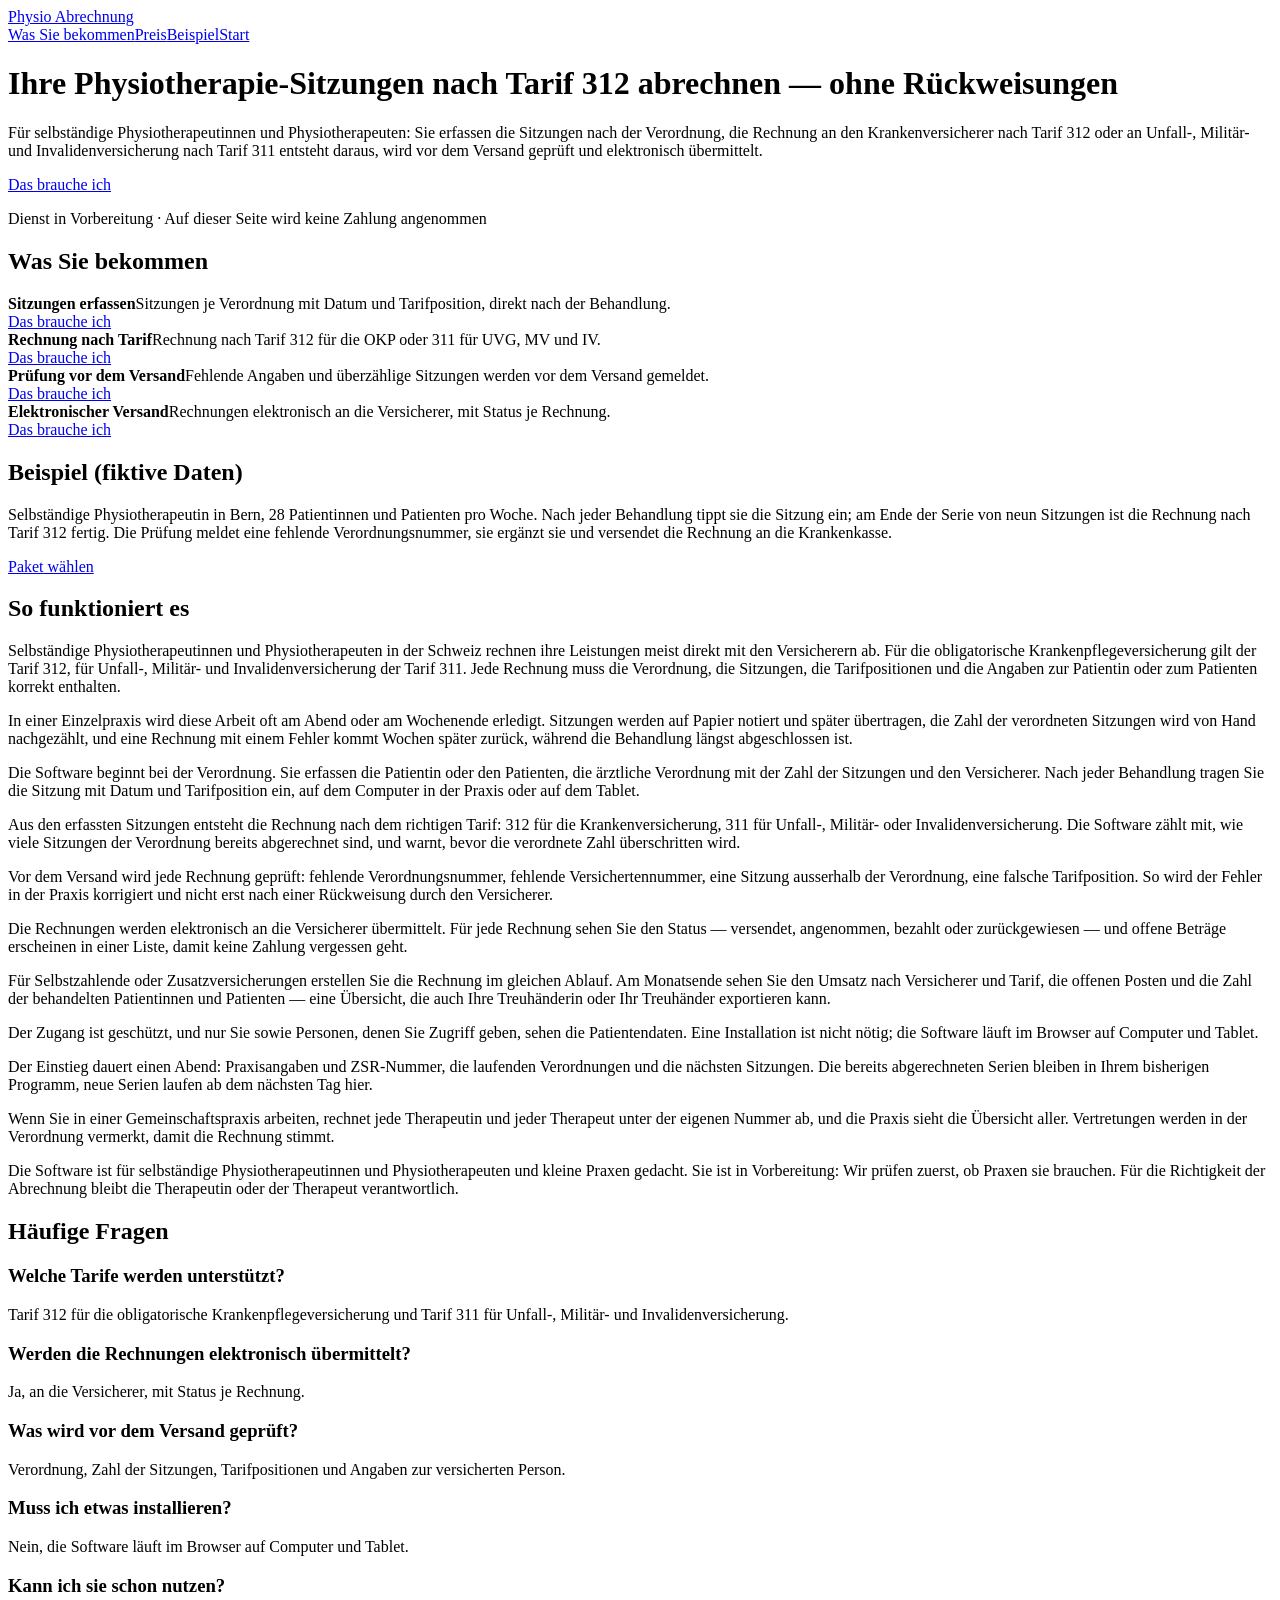
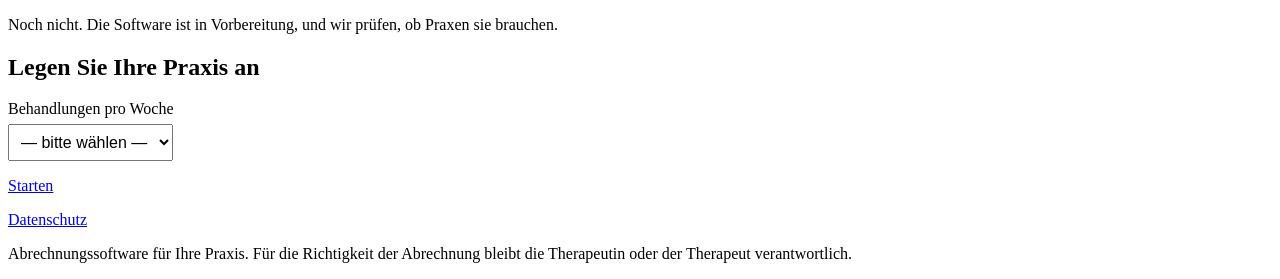
==== index.html @ 4ffb3abb "Смок physiotarif — комплект автора (_Гипотезы), публикация «Смоками» (органика, слово Владельца 14.1" ====
<!doctype html>
<html lang="de-CH">
<head>
<meta charset="utf-8">
<!-- Google Tag Manager: код контейнера вставляет автор по заказу «Смоков» (СМ-09) -->
<meta name="viewport" content="width=device-width,initial-scale=1">
<link rel="canonical" href="https://physiotarif.dokufile.com/">
<title>Physiotherapie abrechnen nach Tarif 312 — für Selbständige</title>
<meta name="description" content="Für Physiotherapeuten in der Schweiz: Sitzungen nach Tarif 312 und 311 erfassen und Rechnungen an die Versicherer elektronisch übermitteln.">
<link rel="icon" href="favicon.svg">
<link rel="stylesheet" href="style.css">
<script src="smoke.js" defer></script>
<!-- faq-jsonld:start -->
<script type="application/ld+json">
{
 "@context": "https://schema.org",
 "@type": "FAQPage",
 "mainEntity": [
  {
   "@type": "Question",
   "name": "Welche Tarife werden unterstützt?",
   "acceptedAnswer": {
    "@type": "Answer",
    "text": "Tarif 312 für die obligatorische Krankenpflegeversicherung und Tarif 311 für Unfall-, Militär- und Invalidenversicherung."
   }
  },
  {
   "@type": "Question",
   "name": "Werden die Rechnungen elektronisch übermittelt?",
   "acceptedAnswer": {
    "@type": "Answer",
    "text": "Ja, an die Versicherer, mit Status je Rechnung."
   }
  },
  {
   "@type": "Question",
   "name": "Was wird vor dem Versand geprüft?",
   "acceptedAnswer": {
    "@type": "Answer",
    "text": "Verordnung, Zahl der Sitzungen, Tarifpositionen und Angaben zur versicherten Person."
   }
  },
  {
   "@type": "Question",
   "name": "Muss ich etwas installieren?",
   "acceptedAnswer": {
    "@type": "Answer",
    "text": "Nein, die Software läuft im Browser auf Computer und Tablet."
   }
  },
  {
   "@type": "Question",
   "name": "Kann ich sie schon nutzen?",
   "acceptedAnswer": {
    "@type": "Answer",
    "text": "Noch nicht. Die Software ist in Vorbereitung, und wir prüfen, ob Praxen sie brauchen."
   }
  }
 ]
}
</script>
<!-- faq-jsonld:end -->
</head>
<body>
<!-- Google Tag Manager (noscript): по заказу «Смоков» (СМ-09) -->

<header><div class="wrap">
  <div class="logo"><a href="index.html" data-ev="click_logo_home">Physio Abrechnung</a></div>
  <nav class="top"><a href="#was" data-ev="click_nav_was">Was Sie bekommen</a><a href="price.html" data-ev="click_nav_preis">Preis</a><a href="#beispiel" data-ev="click_nav_beispiel">Beispiel</a><a href="#start" data-ev="click_nav_start">Start</a></nav>
</div></header>

<div class="wrap">
  <div class="hero">
    <h1>Ihre Physiotherapie-Sitzungen nach Tarif 312 abrechnen — ohne Rückweisungen</h1>
    <p class="sub">Für selbständige Physiotherapeutinnen und Physiotherapeuten: Sie erfassen die Sitzungen nach der Verordnung, die Rechnung an den Krankenversicherer nach Tarif 312 oder an Unfall-, Militär- und Invalidenversicherung nach Tarif 311 entsteht daraus, wird vor dem Versand geprüft und elektronisch übermittelt.</p>
    <a class="cta" href="price.html" data-ev="cta_click">Das brauche ich</a>
    <p class="cta-note">Dienst in Vorbereitung · Auf dieser Seite wird keine Zahlung angenommen</p>
  </div>

  <section id="was" data-view="features_view">
    <h2>Was Sie bekommen</h2>
    <div class="grid">
      <div class="card"><b>Sitzungen erfassen</b><span>Sitzungen je Verordnung mit Datum und Tarifposition, direkt nach der Behandlung.</span><br><a class="btn" href="price.html" data-ev="feature_sitzungen">Das brauche ich</a></div>
      <div class="card"><b>Rechnung nach Tarif</b><span>Rechnung nach Tarif 312 für die OKP oder 311 für UVG, MV und IV.</span><br><a class="btn" href="price.html" data-ev="feature_rechnung">Das brauche ich</a></div>
      <div class="card"><b>Prüfung vor dem Versand</b><span>Fehlende Angaben und überzählige Sitzungen werden vor dem Versand gemeldet.</span><br><a class="btn" href="price.html" data-ev="feature_pruefung">Das brauche ich</a></div>
      <div class="card"><b>Elektronischer Versand</b><span>Rechnungen elektronisch an die Versicherer, mit Status je Rechnung.</span><br><a class="btn" href="price.html" data-ev="feature_versand">Das brauche ich</a></div>
    </div>
  </section>

  <section id="beispiel" data-view="example_view">
    <h2>Beispiel (fiktive Daten)</h2>
    <p class="fine">Selbständige Physiotherapeutin in Bern, 28 Patientinnen und Patienten pro Woche. Nach jeder Behandlung tippt sie die Sitzung ein; am Ende der Serie von neun Sitzungen ist die Rechnung nach Tarif 312 fertig. Die Prüfung meldet eine fehlende Verordnungsnummer, sie ergänzt sie und versendet die Rechnung an die Krankenkasse.</p>
    <a class="cta" href="price.html" data-ev="click_cta_after_example">Paket wählen</a>
  </section>
<!-- seo-tekst:start -->
  <section id="opis">
    <h2>So funktioniert es</h2>
    <p>Selbständige Physiotherapeutinnen und Physiotherapeuten in der Schweiz rechnen ihre Leistungen meist direkt mit den Versicherern ab. Für die obligatorische Krankenpflegeversicherung gilt der Tarif 312, für Unfall-, Militär- und Invalidenversicherung der Tarif 311. Jede Rechnung muss die Verordnung, die Sitzungen, die Tarifpositionen und die Angaben zur Patientin oder zum Patienten korrekt enthalten.</p>
    <p>In einer Einzelpraxis wird diese Arbeit oft am Abend oder am Wochenende erledigt. Sitzungen werden auf Papier notiert und später übertragen, die Zahl der verordneten Sitzungen wird von Hand nachgezählt, und eine Rechnung mit einem Fehler kommt Wochen später zurück, während die Behandlung längst abgeschlossen ist.</p>
    <p>Die Software beginnt bei der Verordnung. Sie erfassen die Patientin oder den Patienten, die ärztliche Verordnung mit der Zahl der Sitzungen und den Versicherer. Nach jeder Behandlung tragen Sie die Sitzung mit Datum und Tarifposition ein, auf dem Computer in der Praxis oder auf dem Tablet.</p>
    <p>Aus den erfassten Sitzungen entsteht die Rechnung nach dem richtigen Tarif: 312 für die Krankenversicherung, 311 für Unfall-, Militär- oder Invalidenversicherung. Die Software zählt mit, wie viele Sitzungen der Verordnung bereits abgerechnet sind, und warnt, bevor die verordnete Zahl überschritten wird.</p>
    <p>Vor dem Versand wird jede Rechnung geprüft: fehlende Verordnungsnummer, fehlende Versichertennummer, eine Sitzung ausserhalb der Verordnung, eine falsche Tarifposition. So wird der Fehler in der Praxis korrigiert und nicht erst nach einer Rückweisung durch den Versicherer.</p>
    <p>Die Rechnungen werden elektronisch an die Versicherer übermittelt. Für jede Rechnung sehen Sie den Status — versendet, angenommen, bezahlt oder zurückgewiesen — und offene Beträge erscheinen in einer Liste, damit keine Zahlung vergessen geht.</p>
    <p>Für Selbstzahlende oder Zusatzversicherungen erstellen Sie die Rechnung im gleichen Ablauf. Am Monatsende sehen Sie den Umsatz nach Versicherer und Tarif, die offenen Posten und die Zahl der behandelten Patientinnen und Patienten — eine Übersicht, die auch Ihre Treuhänderin oder Ihr Treuhänder exportieren kann.</p>
    <p>Der Zugang ist geschützt, und nur Sie sowie Personen, denen Sie Zugriff geben, sehen die Patientendaten. Eine Installation ist nicht nötig; die Software läuft im Browser auf Computer und Tablet.</p>
    <p>Der Einstieg dauert einen Abend: Praxisangaben und ZSR-Nummer, die laufenden Verordnungen und die nächsten Sitzungen. Die bereits abgerechneten Serien bleiben in Ihrem bisherigen Programm, neue Serien laufen ab dem nächsten Tag hier.</p>
    <p>Wenn Sie in einer Gemeinschaftspraxis arbeiten, rechnet jede Therapeutin und jeder Therapeut unter der eigenen Nummer ab, und die Praxis sieht die Übersicht aller. Vertretungen werden in der Verordnung vermerkt, damit die Rechnung stimmt.</p>
    <p>Die Software ist für selbständige Physiotherapeutinnen und Physiotherapeuten und kleine Praxen gedacht. Sie ist in Vorbereitung: Wir prüfen zuerst, ob Praxen sie brauchen. Für die Richtigkeit der Abrechnung bleibt die Therapeutin oder der Therapeut verantwortlich.</p>
  </section>
  <section id="faq">
    <h2>Häufige Fragen</h2>
    <h3>Welche Tarife werden unterstützt?</h3>
    <p>Tarif 312 für die obligatorische Krankenpflegeversicherung und Tarif 311 für Unfall-, Militär- und Invalidenversicherung.</p>
    <h3>Werden die Rechnungen elektronisch übermittelt?</h3>
    <p>Ja, an die Versicherer, mit Status je Rechnung.</p>
    <h3>Was wird vor dem Versand geprüft?</h3>
    <p>Verordnung, Zahl der Sitzungen, Tarifpositionen und Angaben zur versicherten Person.</p>
    <h3>Muss ich etwas installieren?</h3>
    <p>Nein, die Software läuft im Browser auf Computer und Tablet.</p>
    <h3>Kann ich sie schon nutzen?</h3>
    <p>Noch nicht. Die Software ist in Vorbereitung, und wir prüfen, ob Praxen sie brauchen.</p>
  </section>
<!-- seo-tekst:end -->
  <section id="start" data-view="start_view">
    <h2>Legen Sie Ihre Praxis an</h2>
    <p><label>Behandlungen pro Woche<br><select data-ev-focus="form_start" style="margin-top:6px;padding:8px;font-size:16px"><option value="">— bitte wählen —</option><option>Bis 20</option><option>20–50</option><option>50–100</option><option>Mehr als 100</option></select></label></p>
    <a class="cta" href="price.html" data-ev="form_submit_click">Starten</a>
  </section>
</div>

<footer><div class="wrap">
  <p><a href="privacy.html" data-ev="click_legal_privacy">Datenschutz</a></p>
  <p class="muted">Abrechnungssoftware für Ihre Praxis. Für die Richtigkeit der Abrechnung bleibt die Therapeutin oder der Therapeut verantwortlich.</p>
</div></footer>

</body>
</html>
---- style.css ----
/* Общая база смоков (СМ-23): стиль — один на все смоки, правит «Смоки» в super-romeo/smoki-base. */
@import url("https://super-romeo.github.io/smoki-base/v1/style.css");
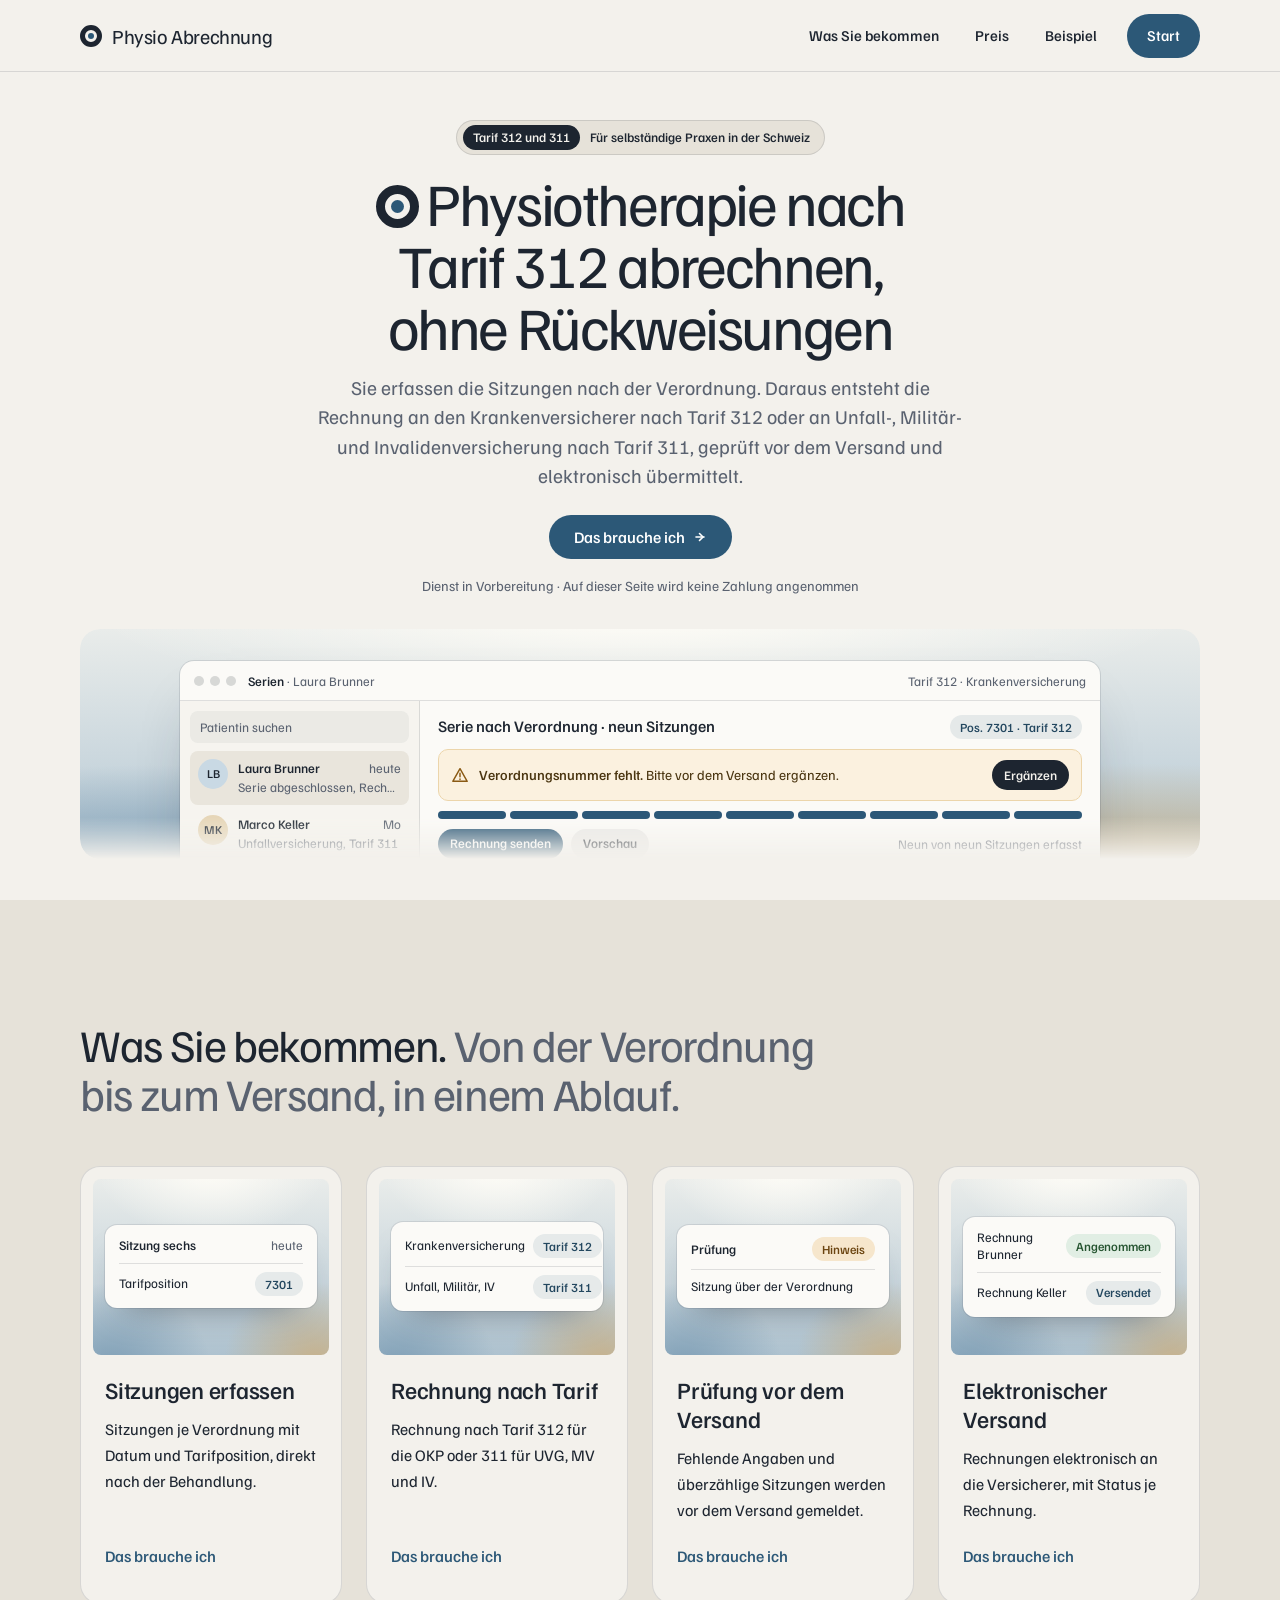
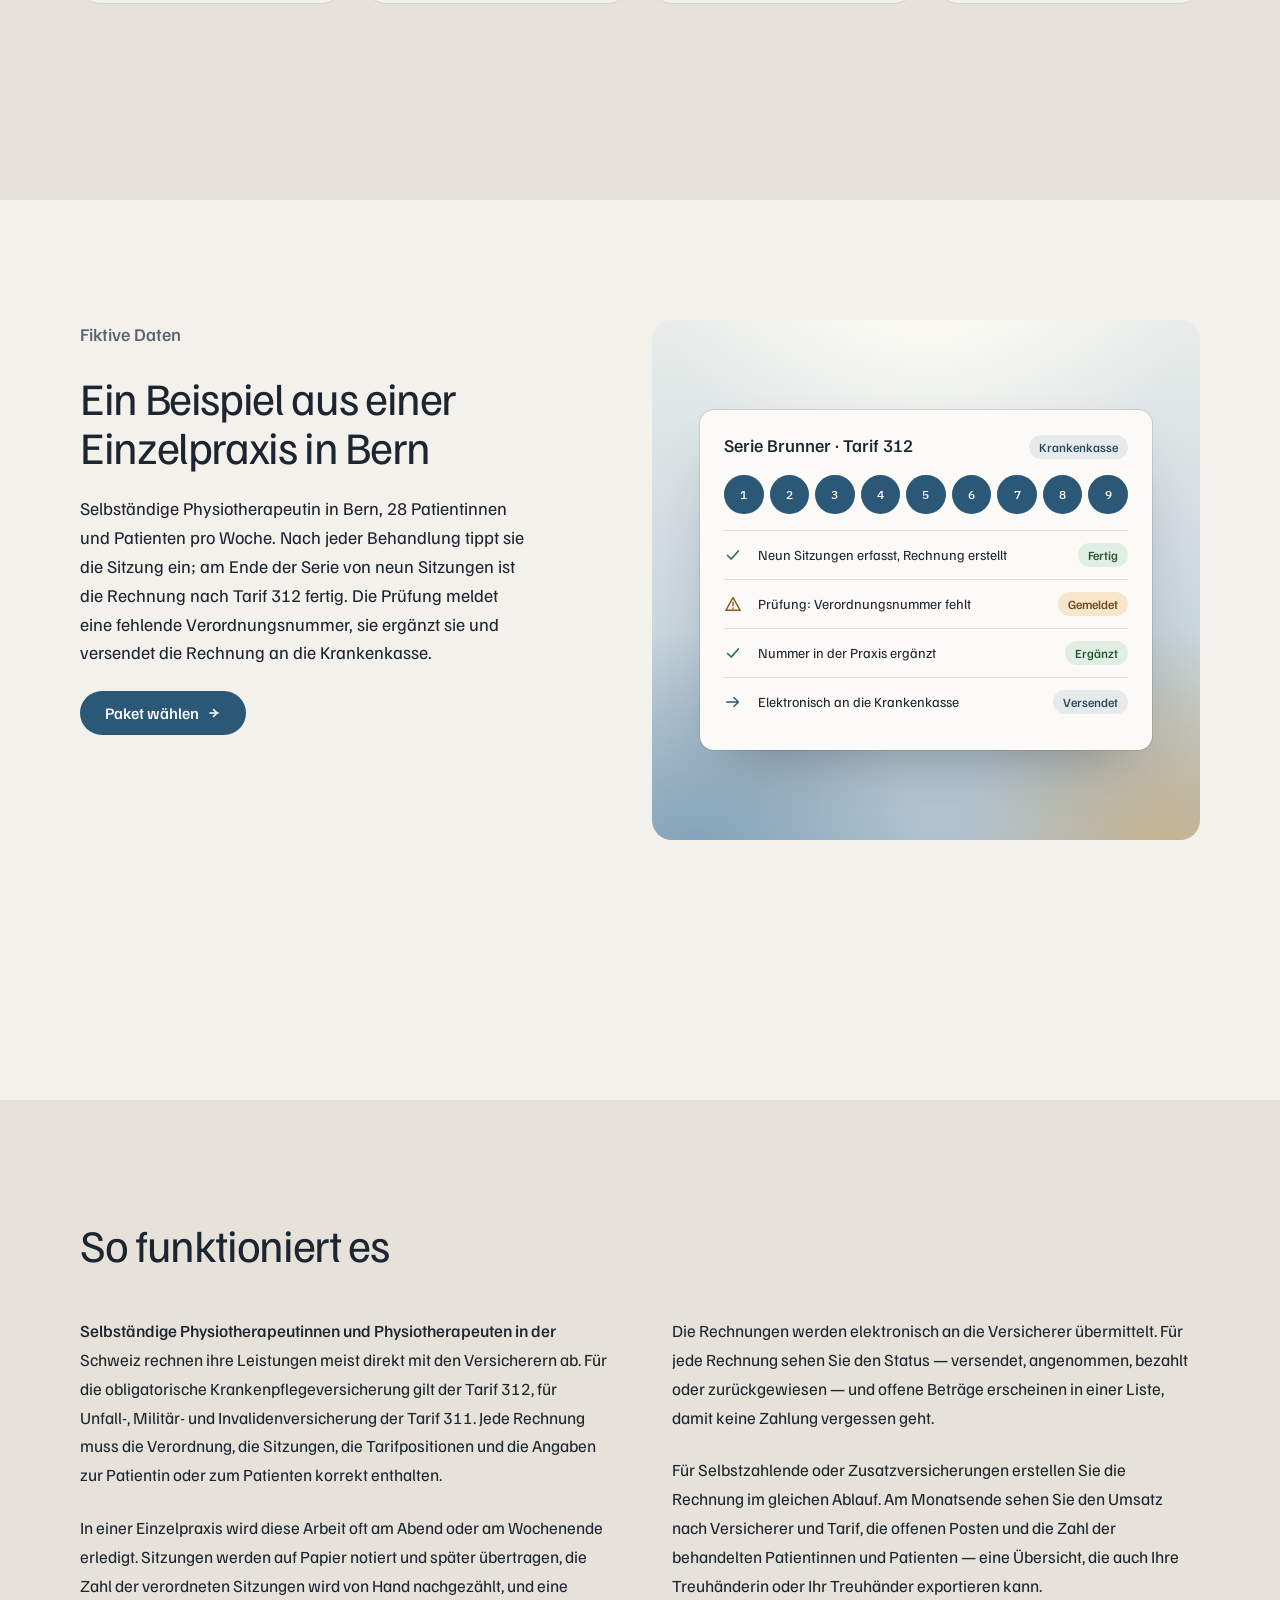
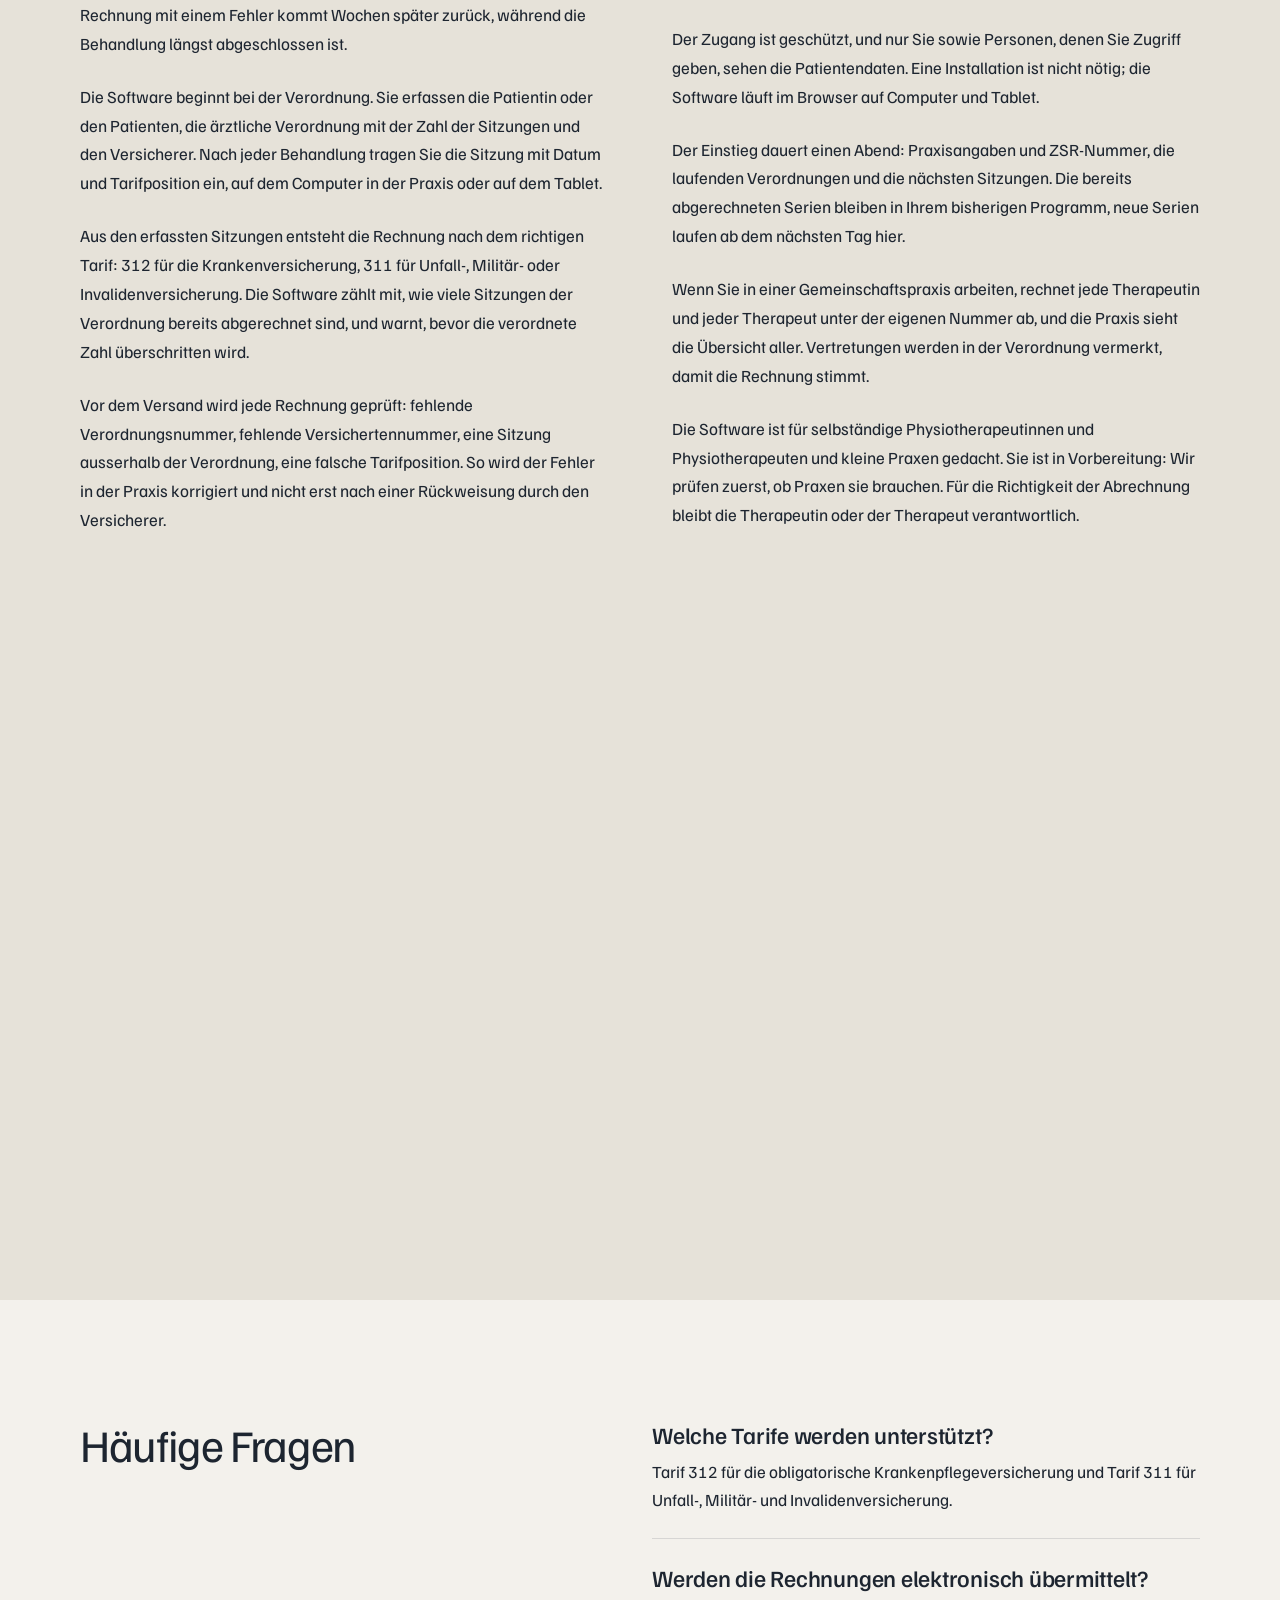
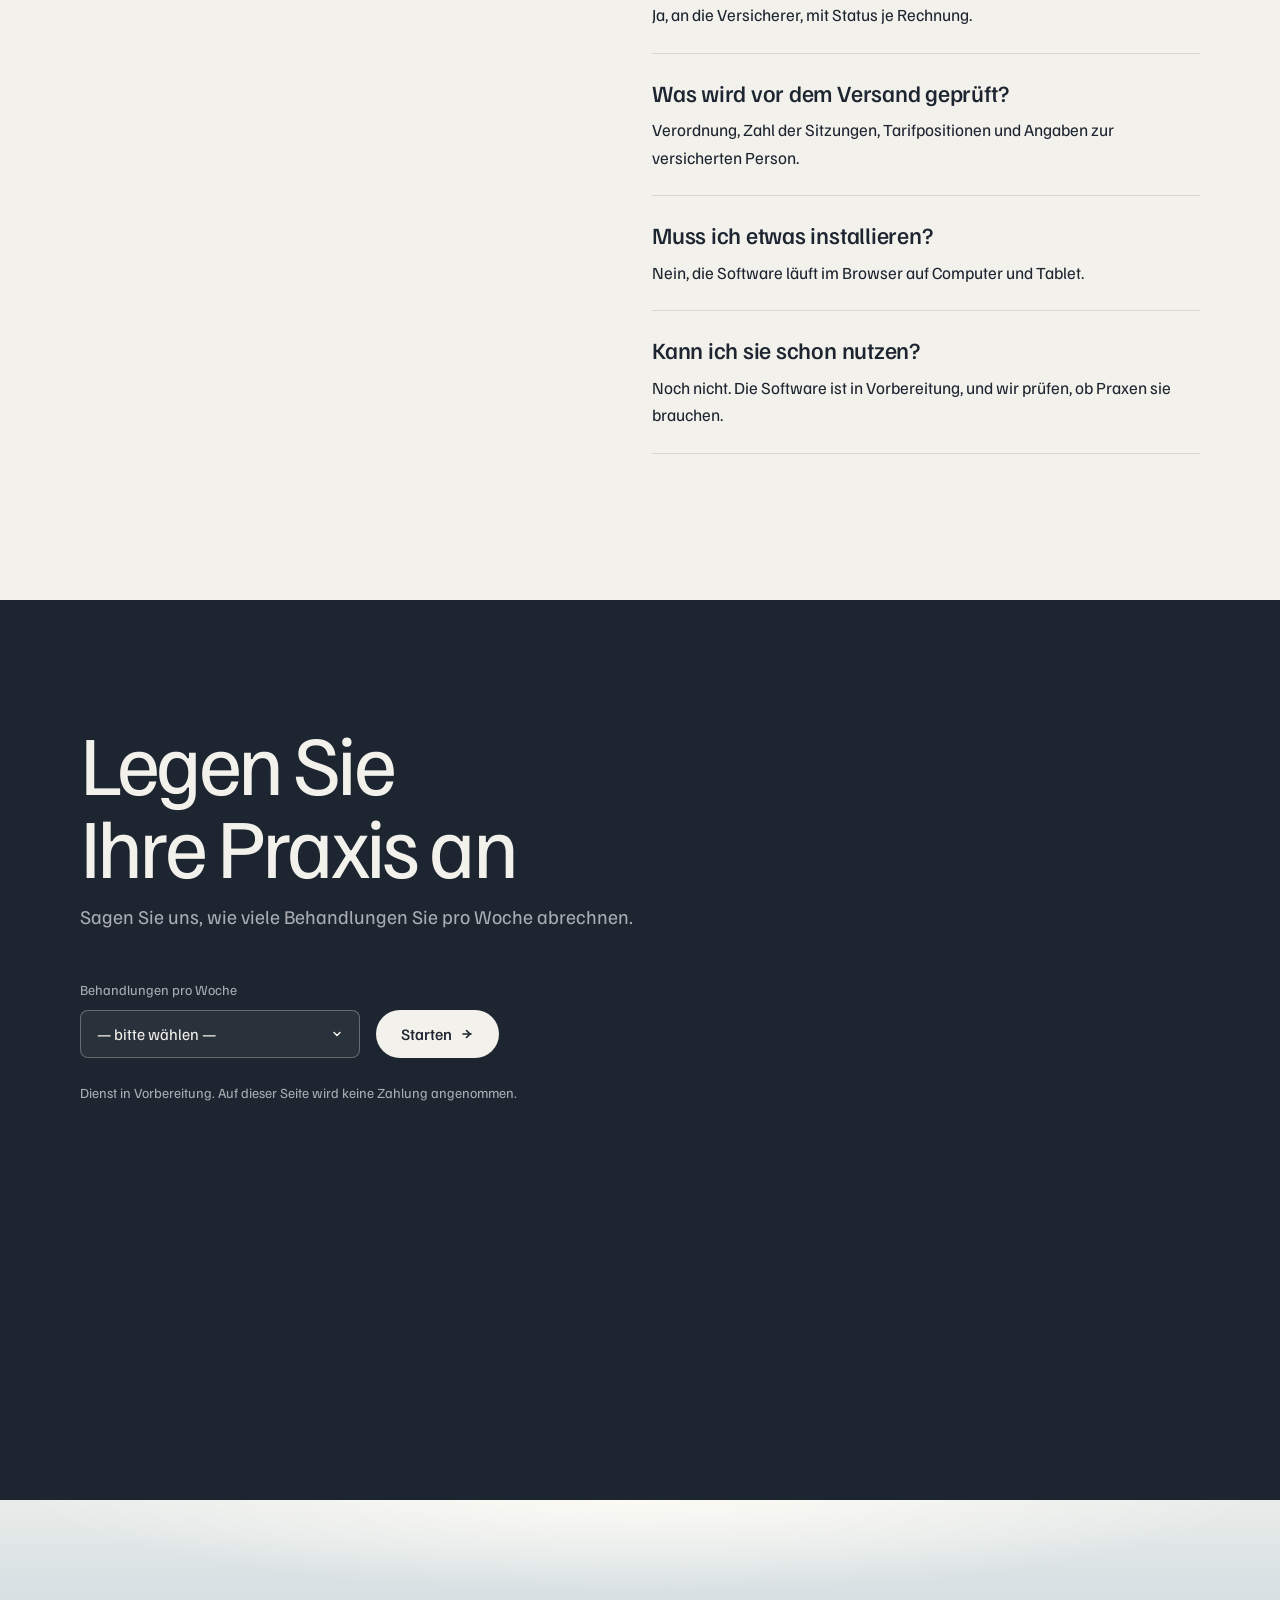
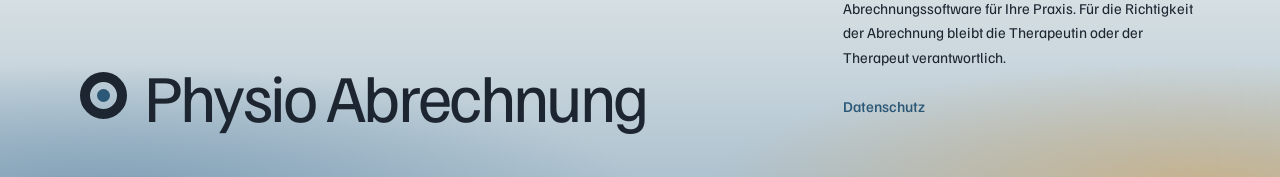
==== commit 4a5b77a4: "Главная: чистый стиль «Taste Skill, первый экран centred» — вариант для выбора Владельцем (09.11.202" ====
--- a/index.html
+++ b/index.html
@@ -2,13 +2,23 @@
 <html lang="de-CH">
 <head>
 <meta charset="utf-8">
-<!-- Google Tag Manager: код контейнера вставляет автор по заказу «Смоков» (СМ-09) -->
+<!-- Google Tag Manager -->
+<script>(function(w,d,s,l,i){w[l]=w[l]||[];w[l].push({'gtm.start':
+new Date().getTime(),event:'gtm.js'});var f=d.getElementsByTagName(s)[0],
+j=d.createElement(s),dl=l!='dataLayer'?'&l='+l:'';j.async=true;j.src=
+'https://www.googletagmanager.com/gtm.js?id='+i+dl;f.parentNode.insertBefore(j,f);
+})(window,document,'script','dataLayer','GTM-N9XN5FND');</script>
+<!-- End Google Tag Manager -->
 <meta name="viewport" content="width=device-width,initial-scale=1">
 <link rel="canonical" href="https://physiotarif.dokufile.com/">
 <title>Physiotherapie abrechnen nach Tarif 312 — für Selbständige</title>
 <meta name="description" content="Für Physiotherapeuten in der Schweiz: Sitzungen nach Tarif 312 und 311 erfassen und Rechnungen an die Versicherer elektronisch übermitteln.">
 <link rel="icon" href="favicon.svg">
 <link rel="stylesheet" href="style.css">
+<link rel="preconnect" href="https://fonts.googleapis.com">
+<link rel="preconnect" href="https://fonts.gstatic.com" crossorigin>
+<link href="https://fonts.googleapis.com/css2?family=Familjen+Grotesk:wght@400..700&family=IBM+Plex+Mono:wght@400;500&display=swap" rel="stylesheet">
+<link rel="stylesheet" href="variant.css">
 <script src="smoke.js" defer></script>
 <!-- faq-jsonld:start -->
 <script type="application/ld+json">
@@ -62,39 +72,120 @@
 <!-- faq-jsonld:end -->
 </head>
 <body>
-<!-- Google Tag Manager (noscript): по заказу «Смоков» (СМ-09) -->
-
-<header><div class="wrap">
-  <div class="logo"><a href="index.html" data-ev="click_logo_home">Physio Abrechnung</a></div>
-  <nav class="top"><a href="#was" data-ev="click_nav_was">Was Sie bekommen</a><a href="price.html" data-ev="click_nav_preis">Preis</a><a href="#beispiel" data-ev="click_nav_beispiel">Beispiel</a><a href="#start" data-ev="click_nav_start">Start</a></nav>
+<!-- Google Tag Manager (noscript) -->
+<noscript><iframe src="https://www.googletagmanager.com/ns.html?id=GTM-N9XN5FND"
+height="0" width="0" style="display:none;visibility:hidden"></iframe></noscript>
+<!-- End Google Tag Manager (noscript) -->
+<!-- tasteskill: kind software; palette linen-harbour; type familjen; radius soft; buttons pill; hero centred; nav-mega (flat); surface-pairs; close-word; footer-statement; mark ring; moment: session strip fills in #beispiel -->
+
+<header class="nav"><div class="wrap nav__bar">
+  <div class="nav__logo"><a href="index.html" data-ev="click_logo_home"><span class="mark" aria-hidden="true"></span>Physio Abrechnung</a></div>
+  <nav class="nav__links" aria-label="Hauptmenü"><a href="#was" data-ev="click_nav_was">Was Sie bekommen</a><a href="price.html" data-ev="click_nav_preis">Preis</a><a href="#beispiel" data-ev="click_nav_beispiel">Beispiel</a><a class="nav__btn" href="#start" data-ev="click_nav_start">Start</a></nav>
 </div></header>
 
-<div class="wrap">
-  <div class="hero">
-    <h1>Ihre Physiotherapie-Sitzungen nach Tarif 312 abrechnen — ohne Rückweisungen</h1>
-    <p class="sub">Für selbständige Physiotherapeutinnen und Physiotherapeuten: Sie erfassen die Sitzungen nach der Verordnung, die Rechnung an den Krankenversicherer nach Tarif 312 oder an Unfall-, Militär- und Invalidenversicherung nach Tarif 311 entsteht daraus, wird vor dem Versand geprüft und elektronisch übermittelt.</p>
-    <a class="cta" href="price.html" data-ev="cta_click">Das brauche ich</a>
-    <p class="cta-note">Dienst in Vorbereitung · Auf dieser Seite wird keine Zahlung angenommen</p>
-  </div>
-
-  <section id="was" data-view="features_view">
-    <h2>Was Sie bekommen</h2>
-    <div class="grid">
-      <div class="card"><b>Sitzungen erfassen</b><span>Sitzungen je Verordnung mit Datum und Tarifposition, direkt nach der Behandlung.</span><br><a class="btn" href="price.html" data-ev="feature_sitzungen">Das brauche ich</a></div>
-      <div class="card"><b>Rechnung nach Tarif</b><span>Rechnung nach Tarif 312 für die OKP oder 311 für UVG, MV und IV.</span><br><a class="btn" href="price.html" data-ev="feature_rechnung">Das brauche ich</a></div>
-      <div class="card"><b>Prüfung vor dem Versand</b><span>Fehlende Angaben und überzählige Sitzungen werden vor dem Versand gemeldet.</span><br><a class="btn" href="price.html" data-ev="feature_pruefung">Das brauche ich</a></div>
-      <div class="card"><b>Elektronischer Versand</b><span>Rechnungen elektronisch an die Versicherer, mit Status je Rechnung.</span><br><a class="btn" href="price.html" data-ev="feature_versand">Das brauche ich</a></div>
-    </div>
-  </section>
-
-  <section id="beispiel" data-view="example_view">
-    <h2>Beispiel (fiktive Daten)</h2>
-    <p class="fine">Selbständige Physiotherapeutin in Bern, 28 Patientinnen und Patienten pro Woche. Nach jeder Behandlung tippt sie die Sitzung ein; am Ende der Serie von neun Sitzungen ist die Rechnung nach Tarif 312 fertig. Die Prüfung meldet eine fehlende Verordnungsnummer, sie ergänzt sie und versendet die Rechnung an die Krankenkasse.</p>
-    <a class="cta" href="price.html" data-ev="click_cta_after_example">Paket wählen</a>
+<main id="top">
+  <section class="hero hero--centred" aria-labelledby="hero-h">
+    <div class="wrap"><div class="hero-text">
+      <div class="hero__c">
+        <p class="pill"><b>Tarif 312 und 311</b><span>Für selbständige Praxen in der Schweiz</span></p>
+        <h1 id="hero-h"><span class="mark" aria-hidden="true"></span>Physiotherapie nach Tarif 312 abrechnen, ohne Rückweisungen</h1>
+        <p class="hero__lead">Sie erfassen die Sitzungen nach der Verordnung. Daraus entsteht die Rechnung an den Krankenversicherer nach Tarif 312 oder an Unfall-, Militär- und Invalidenversicherung nach Tarif 311, geprüft vor dem Versand und elektronisch übermittelt.</p>
+        <div class="btn-row"><a class="btn btn--primary" href="price.html" data-ev="cta_click">Das brauche ich<svg class="m-arrow" viewBox="0 0 12 12" aria-hidden="true"><path d="M1 6h8"/><path d="M4.5 2.5 8 6l-3.5 3.5"/></svg></a></div>
+        <p class="hero__note">Dienst in Vorbereitung · Auf dieser Seite wird keine Zahlung angenommen</p>
+      </div>
+      <div class="hero__window" role="img" aria-label="Die Abrechnung zeigt eine Serie nach Tarif 312: die Prüfung meldet eine fehlende Verordnungsnummer, danach ist die Rechnung bereit zum Versand">
+        <div class="app" aria-hidden="true">
+          <div class="app__bar"><span class="app__dots"><i></i><i></i><i></i></span><span><b>Serien</b> · Laura Brunner</span><span class="sp"></span><span>Tarif 312 · Krankenversicherung</span></div>
+          <div class="app__body">
+            <div class="app__list">
+              <div class="q">Patientin suchen</div>
+              <div class="t is-on"><i style="background:#c9d9e4">LB</i><b>Laura Brunner</b><em>heute</em><span>Serie abgeschlossen, Rechnung offen</span></div>
+              <div class="t"><i style="background:#e6d6b8">MK</i><b>Marco Keller</b><em>Mo</em><span>Unfallversicherung, Tarif 311</span></div>
+              <div class="t"><i style="background:#cfe0d2">SR</i><b>Sara Rossi</b><em>Fr</em><span>Rechnung angenommen</span></div>
+            </div>
+            <div class="app__main story">
+              <div class="app__head"><p class="app__title">Serie nach Verordnung · neun Sitzungen</p><span class="tag">Pos. 7301 · Tarif 312</span></div>
+              <div class="check"><svg viewBox="0 0 20 20" fill="none" stroke="currentColor" stroke-width="1.6" aria-hidden="true"><path d="M10 3 18 17H2z" stroke-linejoin="round"/><path d="M10 8v4M10 14.5v.5" stroke-linecap="round"/></svg><p><b>Verordnungsnummer fehlt.</b> Bitte vor dem Versand ergänzen.</p><span class="fix">Ergänzen</span></div>
+              <div class="sessions" aria-hidden="true"><i></i><i></i><i></i><i></i><i></i><i></i><i></i><i></i><i></i></div>
+              <div class="acts"><span>Rechnung senden</span><span>Vorschau</span><small>Neun von neun Sitzungen erfasst</small></div>
+            </div>
+          </div>
+        </div>
+      </div>
+    </div></div>
+  </section>
+
+  <section id="was" class="ground-alt" data-view="features_view" aria-labelledby="was-h">
+    <div class="wrap">
+      <div class="section-head">
+        <h2 id="was-h">Was Sie bekommen. <span class="muted">Von der Verordnung bis zum Versand, in einem Ablauf.</span></h2>
+      </div>
+      <div class="grid cards">
+        <article class="card">
+          <div class="panel" role="img" aria-label="Eine erfasste Sitzung mit Datum und Tarifposition">
+            <div class="frag" aria-hidden="true"><div class="row"><b>Sitzung sechs</b><span class="muted">heute</span></div><div class="row"><span>Tarifposition</span><span class="tag">7301</span></div></div>
+          </div>
+          <h3>Sitzungen erfassen</h3>
+          <p>Sitzungen je Verordnung mit Datum und Tarifposition, direkt nach der Behandlung.</p>
+          <a class="link" href="price.html" data-ev="feature_sitzungen">Das brauche ich</a>
+        </article>
+        <article class="card">
+          <div class="panel" role="img" aria-label="Eine Rechnung, dem richtigen Tarif zugeordnet">
+            <div class="frag" aria-hidden="true"><div class="row"><span>Krankenversicherung</span><span class="tag">Tarif 312</span></div><div class="row"><span>Unfall, Militär, IV</span><span class="tag">Tarif 311</span></div></div>
+          </div>
+          <h3>Rechnung nach Tarif</h3>
+          <p>Rechnung nach Tarif 312 für die OKP oder 311 für UVG, MV und IV.</p>
+          <a class="link" href="price.html" data-ev="feature_rechnung">Das brauche ich</a>
+        </article>
+        <article class="card">
+          <div class="panel" role="img" aria-label="Die Prüfung meldet eine überzählige Sitzung">
+            <div class="frag" aria-hidden="true"><div class="row"><b>Prüfung</b><span class="tag tag--warn">Hinweis</span></div><div class="row"><span>Sitzung über der Verordnung</span></div></div>
+          </div>
+          <h3>Prüfung vor dem Versand</h3>
+          <p>Fehlende Angaben und überzählige Sitzungen werden vor dem Versand gemeldet.</p>
+          <a class="link" href="price.html" data-ev="feature_pruefung">Das brauche ich</a>
+        </article>
+        <article class="card">
+          <div class="panel" role="img" aria-label="Der Status je Rechnung: versendet und angenommen">
+            <div class="frag" aria-hidden="true"><div class="row"><span>Rechnung Brunner</span><span class="tag tag--ok">Angenommen</span></div><div class="row"><span>Rechnung Keller</span><span class="tag">Versendet</span></div></div>
+          </div>
+          <h3>Elektronischer Versand</h3>
+          <p>Rechnungen elektronisch an die Versicherer, mit Status je Rechnung.</p>
+          <a class="link" href="price.html" data-ev="feature_versand">Das brauche ich</a>
+        </article>
+      </div>
+    </div>
+  </section>
+
+  <section id="beispiel" data-view="example_view" aria-labelledby="beispiel-h">
+    <div class="wrap grid split">
+      <div class="split__text">
+        <p class="label">Fiktive Daten</p>
+        <h2 id="beispiel-h">Ein Beispiel aus einer Einzelpraxis in Bern</h2>
+        <p>Selbständige Physiotherapeutin in Bern, 28 Patientinnen und Patienten pro Woche. Nach jeder Behandlung tippt sie die Sitzung ein; am Ende der Serie von neun Sitzungen ist die Rechnung nach Tarif 312 fertig. Die Prüfung meldet eine fehlende Verordnungsnummer, sie ergänzt sie und versendet die Rechnung an die Krankenkasse.</p>
+        <a class="btn btn--primary" href="price.html" data-ev="click_cta_after_example">Paket wählen<svg class="m-arrow" viewBox="0 0 12 12" aria-hidden="true"><path d="M1 6h8"/><path d="M4.5 2.5 8 6l-3.5 3.5"/></svg></a>
+      </div>
+      <div class="split__visual">
+        <div class="stage" role="img" aria-label="Neun erfasste Sitzungen einer Serie, die Prüfung mit der fehlenden Verordnungsnummer, die Ergänzung und der Versand an die Krankenkasse">
+          <div class="series" aria-hidden="true">
+            <div class="series__head"><h3>Serie Brunner · Tarif 312</h3><span class="tag">Krankenkasse</span></div>
+            <div class="dots"><i>1</i><i>2</i><i>3</i><i>4</i><i>5</i><i>6</i><i>7</i><i>8</i><i>9</i></div>
+            <div class="steps">
+              <div><svg class="ok" viewBox="0 0 20 20" fill="none" stroke="currentColor" stroke-width="1.8"><path d="m4 10.5 4 4 8-9" stroke-linecap="round" stroke-linejoin="round"/></svg><span>Neun Sitzungen erfasst, Rechnung erstellt</span><span class="tag tag--ok">Fertig</span></div>
+              <div><svg class="warn" viewBox="0 0 20 20" fill="none" stroke="currentColor" stroke-width="1.6"><path d="M10 3 18 17H2z" stroke-linejoin="round"/><path d="M10 8v4M10 14.5v.5" stroke-linecap="round"/></svg><span>Prüfung: Verordnungsnummer fehlt</span><span class="tag tag--warn">Gemeldet</span></div>
+              <div><svg class="ok" viewBox="0 0 20 20" fill="none" stroke="currentColor" stroke-width="1.8"><path d="m4 10.5 4 4 8-9" stroke-linecap="round" stroke-linejoin="round"/></svg><span>Nummer in der Praxis ergänzt</span><span class="tag tag--ok">Ergänzt</span></div>
+              <div><svg class="go" viewBox="0 0 20 20" fill="none" stroke="currentColor" stroke-width="1.6"><path d="M3 10h12M11 5l5 5-5 5" stroke-linecap="round" stroke-linejoin="round"/></svg><span>Elektronisch an die Krankenkasse</span><span class="tag">Versendet</span></div>
+            </div>
+          </div>
+        </div>
+      </div>
+    </div>
   </section>
 <!-- seo-tekst:start -->
-  <section id="opis">
-    <h2>So funktioniert es</h2>
+  <section id="opis" class="ground-alt" style="--h: 2" aria-labelledby="opis-h">
+    <div class="wrap">
+      <div class="section-head"><h2 id="opis-h">So funktioniert es</h2></div>
+      <div class="prose">
     <p>Selbständige Physiotherapeutinnen und Physiotherapeuten in der Schweiz rechnen ihre Leistungen meist direkt mit den Versicherern ab. Für die obligatorische Krankenpflegeversicherung gilt der Tarif 312, für Unfall-, Militär- und Invalidenversicherung der Tarif 311. Jede Rechnung muss die Verordnung, die Sitzungen, die Tarifpositionen und die Angaben zur Patientin oder zum Patienten korrekt enthalten.</p>
     <p>In einer Einzelpraxis wird diese Arbeit oft am Abend oder am Wochenende erledigt. Sitzungen werden auf Papier notiert und später übertragen, die Zahl der verordneten Sitzungen wird von Hand nachgezählt, und eine Rechnung mit einem Fehler kommt Wochen später zurück, während die Behandlung längst abgeschlossen ist.</p>
     <p>Die Software beginnt bei der Verordnung. Sie erfassen die Patientin oder den Patienten, die ärztliche Verordnung mit der Zahl der Sitzungen und den Versicherer. Nach jeder Behandlung tragen Sie die Sitzung mit Datum und Tarifposition ein, auf dem Computer in der Praxis oder auf dem Tablet.</p>
@@ -106,9 +197,13 @@
     <p>Der Einstieg dauert einen Abend: Praxisangaben und ZSR-Nummer, die laufenden Verordnungen und die nächsten Sitzungen. Die bereits abgerechneten Serien bleiben in Ihrem bisherigen Programm, neue Serien laufen ab dem nächsten Tag hier.</p>
     <p>Wenn Sie in einer Gemeinschaftspraxis arbeiten, rechnet jede Therapeutin und jeder Therapeut unter der eigenen Nummer ab, und die Praxis sieht die Übersicht aller. Vertretungen werden in der Verordnung vermerkt, damit die Rechnung stimmt.</p>
     <p>Die Software ist für selbständige Physiotherapeutinnen und Physiotherapeuten und kleine Praxen gedacht. Sie ist in Vorbereitung: Wir prüfen zuerst, ob Praxen sie brauchen. Für die Richtigkeit der Abrechnung bleibt die Therapeutin oder der Therapeut verantwortlich.</p>
-  </section>
-  <section id="faq">
-    <h2>Häufige Fragen</h2>
+      </div>
+    </div>
+  </section>
+  <section id="faq" aria-labelledby="faq-h">
+    <div class="wrap grid faq-grid">
+      <div class="section-head"><h2 id="faq-h">Häufige Fragen</h2></div>
+      <div class="faq">
     <h3>Welche Tarife werden unterstützt?</h3>
     <p>Tarif 312 für die obligatorische Krankenpflegeversicherung und Tarif 311 für Unfall-, Militär- und Invalidenversicherung.</p>
     <h3>Werden die Rechnungen elektronisch übermittelt?</h3>
@@ -119,18 +214,31 @@
     <p>Nein, die Software läuft im Browser auf Computer und Tablet.</p>
     <h3>Kann ich sie schon nutzen?</h3>
     <p>Noch nicht. Die Software ist in Vorbereitung, und wir prüfen, ob Praxen sie brauchen.</p>
+      </div>
+    </div>
   </section>
 <!-- seo-tekst:end -->
-  <section id="start" data-view="start_view">
-    <h2>Legen Sie Ihre Praxis an</h2>
-    <p><label>Behandlungen pro Woche<br><select data-ev-focus="form_start" style="margin-top:6px;padding:8px;font-size:16px"><option value="">— bitte wählen —</option><option>Bis 20</option><option>20–50</option><option>50–100</option><option>Mehr als 100</option></select></label></p>
-    <a class="cta" href="price.html" data-ev="form_submit_click">Starten</a>
-  </section>
-</div>
-
-<footer><div class="wrap">
-  <p><a href="privacy.html" data-ev="click_legal_privacy">Datenschutz</a></p>
-  <p class="muted">Abrechnungssoftware für Ihre Praxis. Für die Richtigkeit der Abrechnung bleibt die Therapeutin oder der Therapeut verantwortlich.</p>
+  <section id="start" class="close" data-view="start_view" aria-labelledby="start-h">
+    <div class="wrap">
+      <div class="section-head">
+        <h2 id="start-h">Legen Sie Ihre Praxis an</h2>
+        <p>Sagen Sie uns, wie viele Behandlungen Sie pro Woche abrechnen.</p>
+      </div>
+      <div class="close__form">
+        <div class="field"><label for="behandlungen">Behandlungen pro Woche</label><select id="behandlungen" data-ev-focus="form_start"><option value="">— bitte wählen —</option><option>Bis 20</option><option>20–50</option><option>50–100</option><option>Mehr als 100</option></select></div>
+        <a class="btn btn--primary" href="price.html" data-ev="form_submit_click">Starten<svg class="m-arrow" viewBox="0 0 12 12" aria-hidden="true"><path d="M1 6h8"/><path d="M4.5 2.5 8 6l-3.5 3.5"/></svg></a>
+      </div>
+      <p class="note">Dienst in Vorbereitung. Auf dieser Seite wird keine Zahlung angenommen.</p>
+    </div>
+  </section>
+</main>
+
+<footer class="foot"><div class="wrap foot__grid">
+  <p class="foot__mark"><span class="mark" aria-hidden="true"></span>Physio Abrechnung</p>
+  <div class="foot__side">
+    <p>Abrechnungssoftware für Ihre Praxis. Für die Richtigkeit der Abrechnung bleibt die Therapeutin oder der Therapeut verantwortlich.</p>
+    <p><a class="link" href="privacy.html" data-ev="click_legal_privacy">Datenschutz</a></p>
+  </div>
 </div></footer>
 
 </body>
--- a/variant.css
+++ b/variant.css
@@ -0,0 +1,245 @@
+/* Taste Skill 2.5 — kind: software (billing app for physiotherapists).
+   Deal: palette linen-harbour (warm linen of a treatment room, harbour-blue of a clinic's signage),
+   pairing familjen (Familjen Grotesk + IBM Plex Mono), radius soft, buttons pill (the centred hero),
+   hero centred, nav-mega (flat), rhythm surface-pairs, close-word, footer-statement, mark ring.
+   One moment: the session strip in #beispiel fills as it scrolls into its own section. */
+
+:root {
+  --p-bg: #f3f1ec; --p-surface: #e6e2d9; --p-ink: #1d2530; --p-muted: #5a6270;
+  --p-accent: #2c5877; --p-accent-ink: #ffffff; --p-action: #2c5877; --p-action-ink: #ffffff;
+  --p-inv-bg: #1d2530; --p-inv-surface: #29313b; --p-inv-ink: #f3f1ec; --p-inv-muted: #a9adb3;
+  --font-display: "Familjen Grotesk", system-ui, sans-serif;
+  --font-text: "Familjen Grotesk", system-ui, sans-serif;
+  --font-mono: "IBM Plex Mono", ui-monospace, Menlo, Consolas, monospace;
+  --display-weight: 400; --display-tracking: -0.03em; --display-tracking-xl: -0.04em;
+
+  --bg: var(--p-bg); --surface: var(--p-surface); --ink: var(--p-ink); --muted: var(--p-muted);
+  --line: rgb(29 37 48 / .13); --action: var(--p-action);
+  --s-1: 4px; --s-2: 8px; --s-3: 12px; --s-4: 16px; --s-5: 24px; --s-6: 32px; --s-7: 48px; --s-8: 64px; --s-9: 96px; --s-10: 128px;
+  --nav: 72px; --padt: 120px; --padb: 72px; --gut: 80px; --hgap: 48px; --hpadb: 64px;
+  --r-sm: 8px; --r-md: 12px; --r-lg: 20px; --r-btn: 999px; --btn-h: 44px;
+  --gutter: 24px;
+  --ease: cubic-bezier(.2, .7, .2, 1);
+  --t-h1: clamp(38px, 2.6vw + 27px, 64px);
+  --t-h2: clamp(30px, 1.714vw + 23.3px, 48px);
+  --t-h3: clamp(20px, .38vw + 18.5px, 24px);
+  --t-lead: clamp(17px, .286vw + 15.9px, 20px);
+  --t-body: 16px; --t-small: 14px; --t-label: 13px;
+  /* the lit ground: linen light from above, harbour water below */
+  --lit:
+    radial-gradient(70% 60% at 50% -8%, #fffdf7 0, rgb(255 253 247 / 0) 70%),
+    radial-gradient(60% 70% at 8% 108%, #7f9fb6 0, rgb(127 159 182 / 0) 70%),
+    radial-gradient(55% 65% at 94% 104%, #c7b28c 0, rgb(199 178 140 / 0) 70%),
+    linear-gradient(180deg, #e9ecea 0%, #c9d6dd 60%, #aec2cf 100%);
+}
+@media (max-width: 639px) { :root { --nav: 0px; --padt: 96px; --padb: 48px; --gut: 24px; --hgap: 40px; --hpadb: 24px; --gutter: 12px; } }
+@media (min-width: 640px) and (max-width: 1023px) { :root { --gut: 48px; } }
+
+/* ---------------------------------------------------------------- base (self-sufficient over the shared sheet) */
+*, *::before, *::after { box-sizing: border-box; }
+html { scroll-padding-top: var(--nav); -webkit-text-size-adjust: 100%; background: var(--bg); }
+html, body { margin: 0; padding: 0; }
+body.tt, body { background: var(--bg); color: var(--ink); font: 400 var(--t-body)/1.625 var(--font-text); max-width: none; overflow-x: hidden; }
+body h1, body h2, body h3 { font-family: var(--font-display); font-weight: var(--display-weight); color: inherit; margin: 0; hyphens: auto; }
+body p { margin: 0; }
+body a { color: inherit; }
+body img, body svg { max-width: 100%; }
+.wrap { width: min(100% - 2 * var(--gut), 1280px); max-width: none; margin-inline: auto; padding: 0; }
+:focus-visible { outline: 2px solid var(--action); outline-offset: 3px; border-radius: 4px; }
+.muted { color: var(--muted); }
+.mono { font-family: var(--font-mono); font-size: var(--t-label); letter-spacing: 0; }
+
+/* ---------------------------------------------------------------- nav (fixed, opaque, one hairline) */
+header.nav { position: fixed; inset: 0 0 auto 0; z-index: 10; height: var(--nav); background: var(--bg); border-bottom: 1px solid var(--line); padding: 0; margin: 0; box-shadow: none; }
+header.nav .nav__bar { height: 100%; display: flex; align-items: center; justify-content: space-between; gap: var(--s-5); }
+.nav__logo { display: inline-flex; align-items: center; gap: 10px; margin: 0; font: var(--display-weight) 20px/1 var(--font-display); letter-spacing: -0.02em; }
+.nav__logo a { text-decoration: none; display: inline-flex; align-items: center; gap: 10px; min-height: 44px; }
+.mark { display: inline-block; flex: none; width: 22px; height: 22px; border-radius: 50%; border: 5px solid var(--ink); position: relative; }
+.mark::after { content: ""; position: absolute; inset: 3px; border-radius: 50%; background: var(--p-accent); }
+nav.nav__links { display: flex; align-items: center; gap: var(--s-2); margin: 0; padding: 0; }
+nav.nav__links a { display: inline-flex; align-items: center; min-height: 44px; padding: 0 14px; font: 500 15px/1 var(--font-text); white-space: nowrap; text-decoration: none; color: var(--ink); border-radius: var(--r-btn); transition: background-color .2s var(--ease); }
+nav.nav__links a:hover { background: rgb(29 37 48 / .06); }
+nav.nav__links a.nav__btn { margin-left: var(--s-2); background: var(--action); color: var(--p-action-ink); padding: 0 20px; }
+nav.nav__links a.nav__btn:hover { background: #234862; }
+@media (max-width: 639px) {
+  header.nav { position: relative; height: auto; }
+  header.nav .nav__bar { flex-wrap: wrap; padding: var(--s-3) 0; gap: var(--s-1) var(--s-3); }
+  nav.nav__links { width: 100%; flex-wrap: wrap; gap: 0 var(--s-1); margin-left: -12px; }
+  nav.nav__links { margin-left: -8px; }
+  nav.nav__links a { padding: 0 8px; font-size: 15px; }
+  nav.nav__links a.nav__btn { margin-left: 0; padding: 0 8px; background: none; color: var(--action); }
+  nav.nav__links a.nav__btn:hover { background: rgb(29 37 48 / .06); color: var(--action); }
+}
+
+/* ---------------------------------------------------------------- buttons: one pill pair, step on hover, press on click */
+.btn { display: inline-flex; align-items: center; justify-content: center; gap: 10px; min-height: var(--btn-h); padding: 0 24px; border-radius: var(--r-btn); font: 500 16px/1 var(--font-text); text-decoration: none; border: 1px solid transparent; cursor: pointer; transition: background-color .2s var(--ease), transform .12s var(--ease), border-color .2s var(--ease); white-space: nowrap; }
+.btn:active { transform: translateY(1px); }
+.btn--primary { background: var(--action); color: var(--p-action-ink); }
+.btn--primary:hover { background: #234862; }
+.btn--secondary { background: transparent; color: var(--ink); border-color: rgb(29 37 48 / .28); }
+.btn--secondary:hover { background: rgb(29 37 48 / .06); border-color: rgb(29 37 48 / .45); }
+.btn .m-arrow { width: 12px; height: 12px; fill: none; stroke: currentColor; stroke-width: 1.6; stroke-linecap: round; stroke-linejoin: round; transition: transform .2s var(--ease); }
+.btn:hover .m-arrow { transform: translateX(3px); }
+.link { font-weight: 500; text-decoration: none; color: var(--action); background: linear-gradient(currentColor, currentColor) 0 100% / 0 1px no-repeat; transition: background-size .28s var(--ease); padding-bottom: 2px; }
+.link:hover, .link:focus-visible { background-size: 100% 1px; }
+
+/* ---------------------------------------------------------------- sections: one per screen, h2 first */
+main > section { position: relative; min-height: calc(var(--h, 1) * 100svh); padding: var(--padt) 0 var(--padb); margin: 0; background: var(--bg); }
+main > section.ground-alt { background: var(--surface); }
+.section-head { max-width: 880px; margin-bottom: var(--s-7); }
+.section-head h2, main > section h2 { font-size: var(--t-h2); line-height: 1.08; letter-spacing: var(--display-tracking); text-wrap: balance; }
+.section-head p { margin-top: var(--s-4); font-size: var(--t-lead); line-height: 1.5; color: var(--muted); max-width: 52ch; }
+.grid { display: grid; grid-template-columns: repeat(12, minmax(0, 1fr)); gap: var(--gutter); }
+@media (max-width: 639px) { main > section { min-height: 100lvh; } .section-head { margin-bottom: var(--s-6); } }
+
+/* ---------------------------------------------------------------- hero--centred */
+.hero { position: relative; isolation: isolate; height: 100svh; min-height: 640px; padding: calc(var(--nav) + var(--hgap)) 0 var(--hpadb); background: var(--bg); }
+.hero > .wrap { height: 100%; }
+.hero-text { height: 100%; display: flex; flex-direction: column; }
+.hero__c { display: grid; justify-items: center; text-align: center; gap: var(--s-4); max-width: 900px; margin-inline: auto; }
+.pill { display: inline-flex; align-items: center; gap: 10px; min-height: 32px; padding: 4px 14px 4px 6px; border-radius: 999px; background: var(--surface); border: 1px solid var(--line); font: 500 var(--t-label)/1.3 var(--font-text); color: var(--ink); }
+.pill b { font-weight: 500; background: var(--ink); color: var(--bg); border-radius: 999px; padding: 4px 10px; }
+.hero h1 { font-size: var(--t-h1); line-height: 1.03; letter-spacing: var(--display-tracking-xl); max-width: 19ch; text-wrap: balance; }
+.hero h1 .mark { width: .72em; height: .72em; border-width: .16em; vertical-align: -.04em; margin-right: .12em; }
+.hero h1 .mark::after { inset: .1em; }
+.hero__lead { font-size: var(--t-lead); line-height: 1.5; color: var(--muted); max-width: 60ch; text-wrap: pretty; }
+.btn-row { display: flex; flex-wrap: wrap; gap: var(--s-3); justify-content: center; margin-top: var(--s-2); }
+.hero__note { font-size: var(--t-small); color: var(--muted); }
+.hero__window { flex: 1 1 0; min-height: 230px; position: relative; overflow: hidden; margin-top: var(--s-6); border-radius: var(--r-lg); background: var(--lit);
+  -webkit-mask-image: linear-gradient(to bottom, #000 82%, transparent); mask-image: linear-gradient(to bottom, #000 82%, transparent); }
+.hero__window > .app { position: absolute; z-index: 1; left: 50%; top: var(--s-6); width: min(920px, calc(100% - 2 * var(--s-6))); transform: translateX(-50%); }
+@media (max-width: 639px) {
+  .pill span { display: none; } .pill { padding-right: 6px; }
+  .hero { height: auto; min-height: 100svh; padding-top: var(--hgap); }
+  .hero-text { height: auto; }
+  .btn-row, .btn-row .btn { width: 100%; }
+  .hero__window { flex: none; height: 300px; -webkit-mask-image: linear-gradient(to bottom, #000 calc(100% - 28px), transparent); mask-image: linear-gradient(to bottom, #000 calc(100% - 28px), transparent); }
+  .hero__window > .app { top: var(--s-4); left: var(--s-4); width: calc(100% - 2 * var(--s-4)); transform: none; }
+}
+@media (min-width: 640px) and (max-width: 1023px) { .hero { height: auto; min-height: 100svh; } .hero__window { flex: none; height: 380px; } }
+
+/* the app window: one radius, one 1px line */
+.app { background: #fbfaf7; color: var(--ink); border-radius: 14px; box-shadow: 0 0 0 1px rgb(29 37 48 / .12), 0 30px 60px -30px rgb(29 37 48 / .45); overflow: hidden; text-align: left; font-size: 14px; line-height: 1.4; }
+.app__bar { display: flex; align-items: center; gap: 12px; height: 40px; padding: 0 14px; border-bottom: 1px solid var(--line); font-size: 13px; color: var(--muted); }
+.app__dots { display: inline-flex; gap: 6px; } .app__dots i { width: 10px; height: 10px; border-radius: 50%; background: rgb(29 37 48 / .16); }
+.app__bar b { color: var(--ink); font-weight: 500; } .app__bar .sp { flex: 1; }
+.app__body { display: grid; grid-template-columns: 240px 1fr; }
+.app__list { border-right: 1px solid var(--line); padding: 10px; display: grid; align-content: start; gap: 2px; background: #f6f4ef; }
+.app__list .q { height: 32px; margin-bottom: 6px; border-radius: 8px; background: rgb(29 37 48 / .05); display: flex; align-items: center; padding: 0 10px; color: var(--muted); font-size: 13px; }
+.app__list .t { display: grid; grid-template-columns: 30px 1fr auto; gap: 1px 10px; padding: 8px; border-radius: 8px; font-size: 13px; }
+.app__list .t.is-on { background: #e9e5dc; }
+.app__list .t i { grid-row: 1 / span 2; width: 30px; height: 30px; border-radius: 50%; display: grid; place-items: center; font: 500 12px/1 var(--font-text); font-style: normal; color: var(--ink); }
+.app__list .t b { font-weight: 500; } .app__list .t em { font-style: normal; color: var(--muted); font-size: 13px; }
+.app__list .t span { grid-column: 2 / -1; color: var(--muted); white-space: nowrap; overflow: hidden; text-overflow: ellipsis; }
+.app__main { padding: 14px 18px; display: grid; gap: 10px; align-content: start; min-width: 0; }
+.app__head { display: flex; align-items: baseline; justify-content: space-between; gap: 12px; flex-wrap: wrap; }
+.app__head .app__title { font: 500 16px/1.3 var(--font-text); letter-spacing: 0; }
+.tag { display: inline-flex; align-items: center; gap: 6px; height: 24px; padding: 0 10px; border-radius: 999px; font: 500 12.5px/1 var(--font-text); background: rgb(44 88 119 / .1); color: #23475f; white-space: nowrap; }
+.tag--ok { background: #e1eee4; color: #24532f; }
+.tag--warn { background: #f6e6cc; color: #6b4410; }
+.sessions { display: grid; grid-template-columns: repeat(9, minmax(0, 1fr)); gap: 4px; }
+.sessions i { height: 8px; border-radius: 99px; background: var(--p-accent); }
+.check { display: grid; grid-template-columns: auto 1fr auto; align-items: center; gap: 10px; padding: 10px 12px; border-radius: 10px; background: #fbf1df; border: 1px solid #ecd5ab; }
+.check svg { width: 18px; height: 18px; min-width: 18px; color: #8a5a14; }
+.check p { color: #4a3510; } .check p b { font-weight: 500; }
+.check .fix { height: 30px; padding: 0 12px; border-radius: 999px; display: inline-flex; align-items: center; font-size: 13px; font-weight: 500; background: var(--ink); color: var(--bg); }
+.acts { display: flex; gap: 8px; align-items: center; }
+.acts span { height: 30px; padding: 0 12px; border-radius: 999px; display: inline-flex; align-items: center; font-size: 13px; font-weight: 500; background: var(--action); color: #fff; }
+.acts span + span { background: rgb(29 37 48 / .07); color: var(--ink); }
+.acts small { margin-left: auto; color: var(--muted); font-size: 13px; }
+@media (max-width: 639px) { .app__body { grid-template-columns: 1fr; } .app__list { display: none; } .app__bar .sp ~ span { display: none; } .acts small { display: none; } }
+
+/* the window's story: the check, its fix, the send, each arriving in place once */
+@media (prefers-reduced-motion: no-preference) {
+  .story > * { animation: tt-step .45s var(--ease) both; }
+  .story > :nth-child(2) { animation-delay: .9s; } .story > :nth-child(3) { animation-delay: 1.5s; } .story > :nth-child(4) { animation-delay: 2.1s; }
+  .hero__c > * { animation: tt-enter .7s var(--ease) both; }
+  .hero__c > :nth-child(2) { animation-delay: .06s; } .hero__c > :nth-child(3) { animation-delay: .12s; } .hero__c > :nth-child(4) { animation-delay: .18s; } .hero__c > :nth-child(5) { animation-delay: .22s; }
+  .hero__window { animation: tt-rise .9s .2s var(--ease) both; }
+}
+@keyframes tt-enter { from { opacity: 0; transform: translateY(10px); } }
+@keyframes tt-rise { from { opacity: 0; transform: translateY(24px); } }
+@keyframes tt-step { from { opacity: 0; transform: translateY(6px); } }
+
+/* ---------------------------------------------------------------- #was: four cards, a fragment on a lit panel each */
+.cards > .card { grid-column: span 3; display: flex; flex-direction: column; gap: var(--s-3); padding: var(--s-3); border-radius: var(--r-lg); background: var(--bg); border: 1px solid var(--line); margin: 0; box-shadow: none; transition: transform .2s var(--ease); }
+.cards .panel { height: 176px; padding: var(--s-3) !important; border-radius: calc(var(--r-lg) - var(--s-3)); background: var(--lit); display: grid; place-items: center; padding: var(--s-4); overflow: hidden; }
+.cards .card h3 { font: 500 var(--t-h3)/1.25 var(--font-display); letter-spacing: -0.01em; padding: var(--s-2) var(--s-3) 0; }
+.cards .card p { padding: 0 var(--s-3); color: var(--ink); }
+.cards .card .link { margin: auto var(--s-3) var(--s-3); align-self: flex-start; display: inline-flex; align-items: center; min-height: 44px; }
+.frag { width: 100%; max-width: 260px; min-width: 0; background: #fbfaf7; border-radius: 12px; padding: 12px 14px; box-shadow: 0 0 0 1px rgb(29 37 48 / .1), 0 18px 34px -20px rgb(29 37 48 / .5); font-size: 13px; line-height: 1.35; display: grid; gap: 8px; }
+.frag .row > span:first-child { min-width: 0; }
+.frag .tag { flex: none; }
+.frag .row { display: flex; justify-content: space-between; gap: 8px; align-items: center; }
+.frag .row + .row { border-top: 1px solid var(--line); padding-top: 8px; }
+.frag b { font-weight: 500; }
+.frag .muted { font-size: 13px; }
+@media (max-width: 1023px) { .cards > .card { grid-column: span 6; } }
+@media (max-width: 639px) { .cards > .card { grid-column: 1 / -1; } .cards .panel { height: 150px; } }
+
+/* ---------------------------------------------------------------- #beispiel: split 5/7, the moment */
+.split { align-items: start; }
+.split > .split__text { grid-column: 1 / span 5; display: grid; gap: var(--s-5); align-content: start; }
+.split > .split__visual { grid-column: 7 / -1; }
+.split__text p { font-size: 18px; line-height: 1.6; max-width: 46ch; }
+.split__text .btn { justify-self: start; }
+.label { font: 500 var(--t-label)/1.3 var(--font-text); color: var(--muted); }
+.stage { border-radius: var(--r-lg); background: var(--lit); padding: var(--s-7); min-height: 520px; display: grid; align-content: center; }
+.series { background: #fbfaf7; border-radius: 14px; box-shadow: 0 0 0 1px rgb(29 37 48 / .12), 0 30px 60px -30px rgb(29 37 48 / .45); padding: var(--s-5); display: grid; gap: var(--s-4); font-size: 14px; }
+.series__head { display: flex; justify-content: space-between; align-items: baseline; gap: 12px; flex-wrap: wrap; }
+.series__head h3 { font: 500 18px/1.3 var(--font-text); letter-spacing: 0; }
+.dots { display: grid; grid-template-columns: repeat(9, minmax(0, 1fr)); gap: 6px; }
+.dots i { aspect-ratio: 1; border-radius: 50%; background: var(--p-accent); display: grid; place-items: center; color: #fff; font: 500 12px/1 var(--font-mono); font-style: normal; }
+.steps { display: grid; gap: 0; }
+.steps > div { display: grid; grid-template-columns: 22px 1fr auto; gap: 12px; align-items: center; padding: 12px 0; border-top: 1px solid var(--line); }
+.steps svg { width: 18px; height: 18px; }
+.steps .ok { color: #2f6a3d; } .steps .warn { color: #8a5a14; } .steps .go { color: var(--p-accent); }
+@supports (animation-timeline: view()) {
+  @media (prefers-reduced-motion: no-preference) {
+    .dots i { animation: tt-dot linear both; animation-timeline: view(); animation-range: entry 10% cover 45%; }
+    .dots i:nth-child(2) { animation-range: entry 14% cover 47%; } .dots i:nth-child(3) { animation-range: entry 18% cover 49%; }
+    .dots i:nth-child(4) { animation-range: entry 22% cover 51%; } .dots i:nth-child(5) { animation-range: entry 26% cover 53%; }
+    .dots i:nth-child(6) { animation-range: entry 30% cover 55%; } .dots i:nth-child(7) { animation-range: entry 34% cover 57%; }
+    .dots i:nth-child(8) { animation-range: entry 38% cover 59%; } .dots i:nth-child(9) { animation-range: entry 42% cover 61%; }
+  }
+}
+@keyframes tt-dot { from { background: rgb(29 37 48 / .1); color: transparent; transform: scale(.82); } }
+@media (max-width: 1023px) { .split > .split__text, .split > .split__visual { grid-column: 1 / -1; } .split__visual { margin-top: var(--s-6); } .stage { min-height: 0; padding: var(--s-6); } }
+@media (max-width: 639px) { .stage { padding: var(--s-4); } .series { padding: var(--s-4); } .dots { gap: 4px; } .dots i { font-size: 11px; } }
+
+/* ---------------------------------------------------------------- #opis: the long text, set as a reading column pair */
+.prose { columns: 2 360px; column-gap: var(--s-8); }
+.prose p { font-size: 17px; line-height: 1.7; margin: 0 0 var(--s-5); max-width: 62ch; break-inside: avoid-column; }
+.prose p:first-child::first-line { font-weight: 500; }
+
+/* ---------------------------------------------------------------- #faq: open in full, a rule closing each row */
+.faq-grid > .section-head { grid-column: 1 / span 5; }
+.faq-grid > .faq { grid-column: 7 / -1; }
+.faq h3 { font: 500 var(--t-h3)/1.3 var(--font-display); letter-spacing: -0.01em; padding-top: var(--s-5); }
+.faq p { padding: var(--s-2) 0 var(--s-5); border-bottom: 1px solid var(--line); font-size: 17px; max-width: 58ch; }
+.faq h3:first-child { padding-top: 0; }
+@media (max-width: 1023px) { .faq-grid > .section-head, .faq-grid > .faq { grid-column: 1 / -1; } }
+
+/* ---------------------------------------------------------------- #start: the close, a word set large on the inverse ground */
+main > section.close { background: var(--p-inv-bg); color: var(--p-inv-ink); }
+.close .section-head h2 { font-size: clamp(44px, 5.2vw + 18px, 112px); line-height: .98; letter-spacing: -0.045em; max-width: 14ch; }
+.close .section-head p { color: var(--p-inv-muted); }
+.close__form { display: flex; flex-wrap: wrap; align-items: end; gap: var(--s-4); margin-top: var(--s-7); }
+.field { display: grid; gap: var(--s-2); }
+.field label { font-size: 14px; color: var(--p-inv-muted); }
+.field select { appearance: none; -webkit-appearance: none; height: 48px; min-width: 280px; padding: 0 44px 0 16px; border-radius: var(--r-sm); border: 1px solid rgb(243 241 236 / .3); background: var(--p-inv-surface) url("data:image/svg+xml,%3Csvg xmlns='http://www.w3.org/2000/svg' width='12' height='12' viewBox='0 0 12 12'%3E%3Cpath d='M3 4.5l3 3 3-3' fill='none' stroke='%23f3f1ec' stroke-width='1.5' stroke-linecap='round'/%3E%3C/svg%3E") no-repeat right 16px center; color: var(--p-inv-ink); font: 400 16px/1 var(--font-text); }
+.close .btn--primary { background: var(--p-inv-ink); color: var(--p-inv-bg); min-height: 48px; }
+.close .btn--primary:hover { background: #ffffff; }
+.close .note { margin-top: var(--s-5); font-size: var(--t-small); color: var(--p-inv-muted); }
+@media (max-width: 639px) { .close__form, .field, .field select, .close .btn { width: 100%; min-width: 0; } }
+
+/* ---------------------------------------------------------------- footer-statement: the lit ground */
+footer.foot { background: var(--lit); color: var(--ink); padding: var(--s-9) 0 var(--s-7); margin: 0; border: 0; }
+.foot__grid { display: grid; grid-template-columns: repeat(12, minmax(0, 1fr)); gap: var(--gutter); align-items: end; }
+.foot__mark { grid-column: 1 / span 7; font: var(--display-weight) clamp(40px, 4vw + 16px, 80px)/1 var(--font-display); letter-spacing: -0.04em; display: flex; align-items: center; gap: .25em; }
+.foot__mark .mark { width: .7em; height: .7em; border-width: .16em; }
+.foot__mark .mark::after { inset: .1em; }
+.foot__side { grid-column: 9 / -1; display: grid; gap: var(--s-4); }
+.foot__side p { font-size: 15px; color: var(--ink); max-width: 40ch; }
+.foot__side a { display: inline-flex; align-items: center; min-height: 44px; }
+@media (max-width: 1023px) { .foot__mark, .foot__side { grid-column: 1 / -1; } }
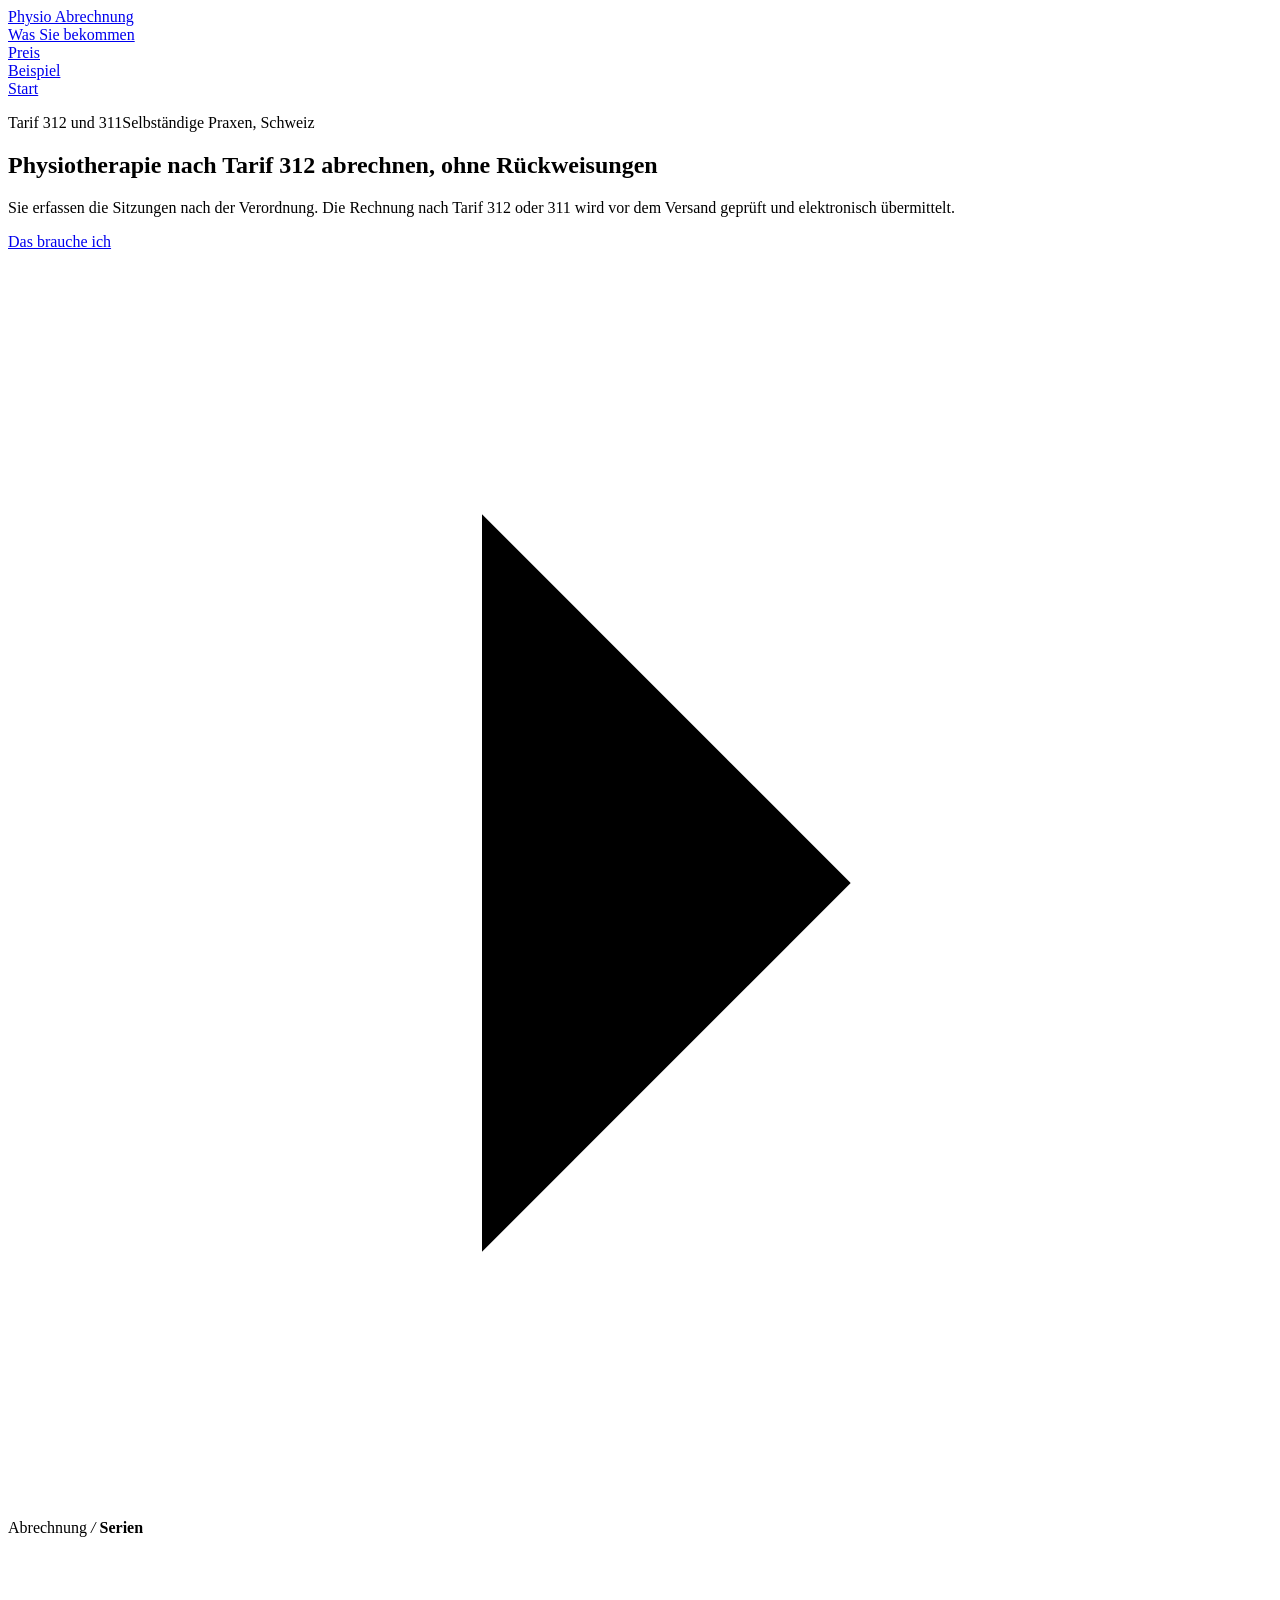
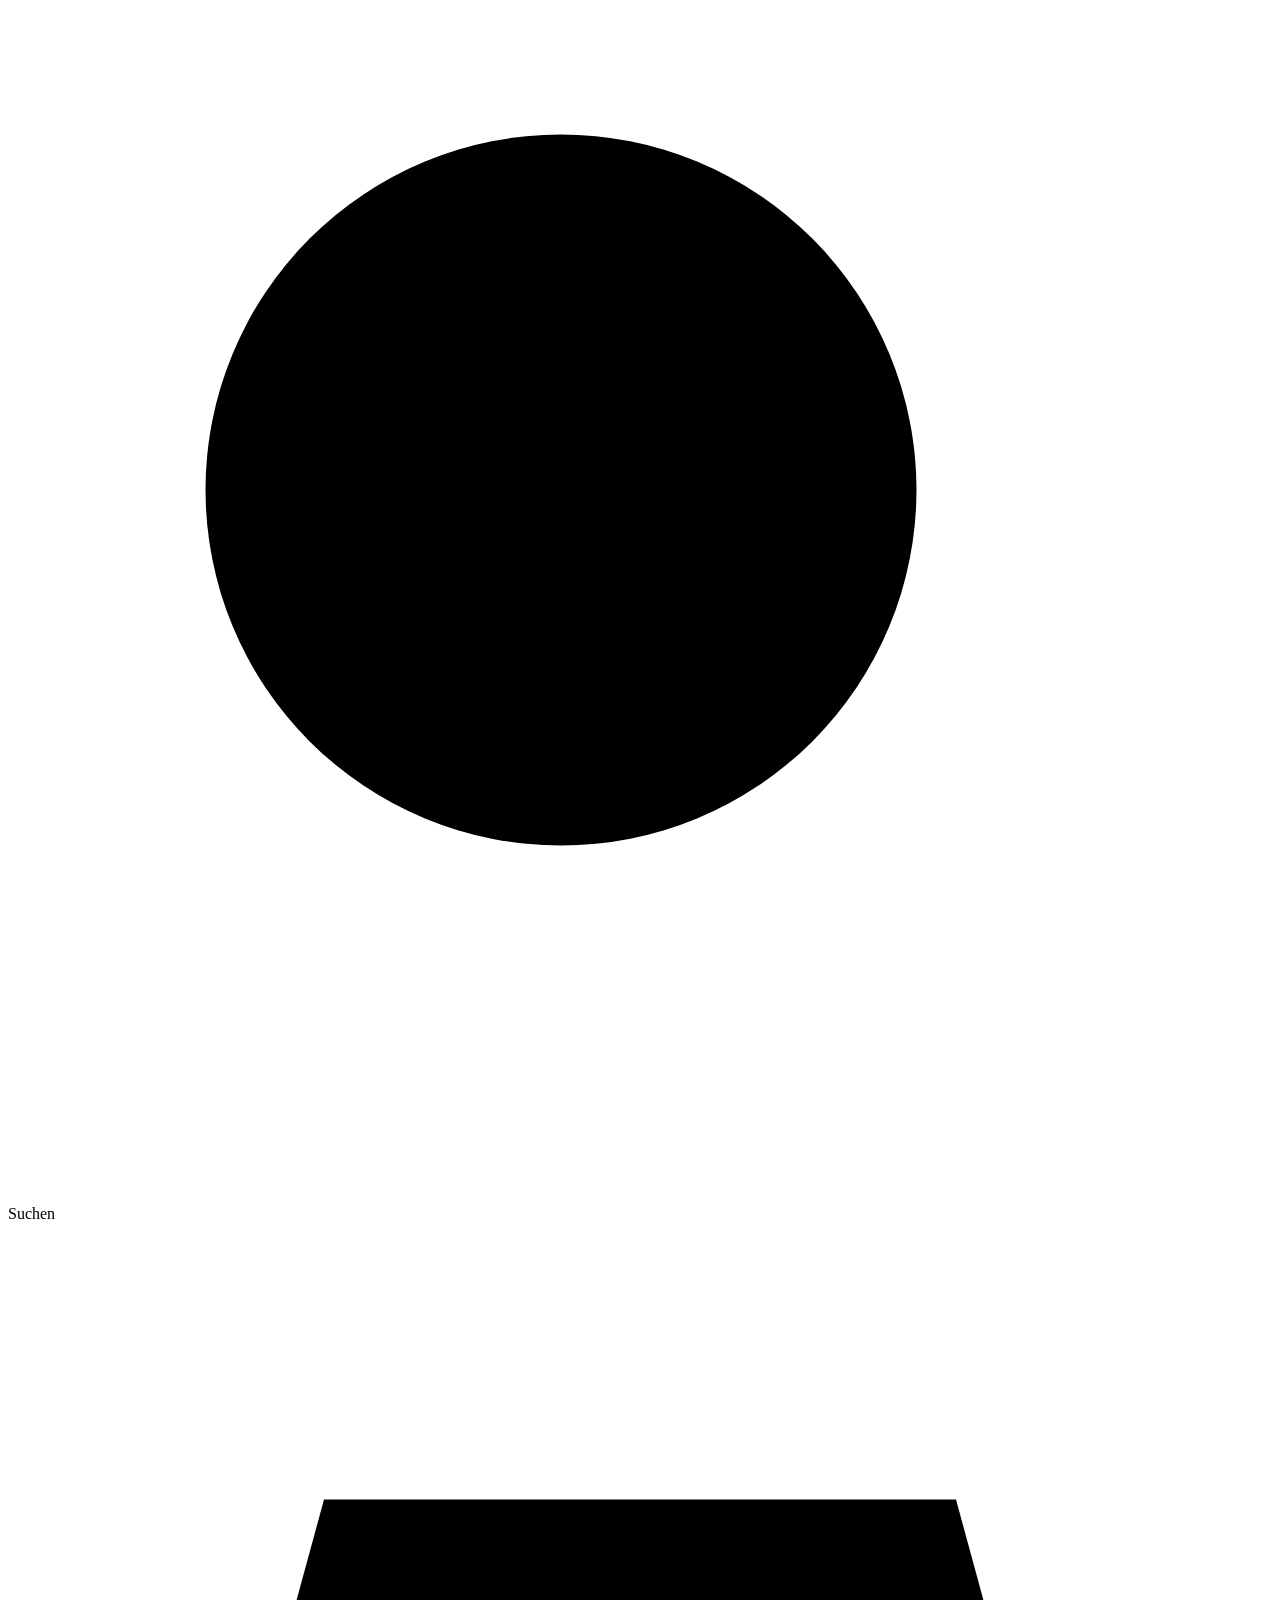
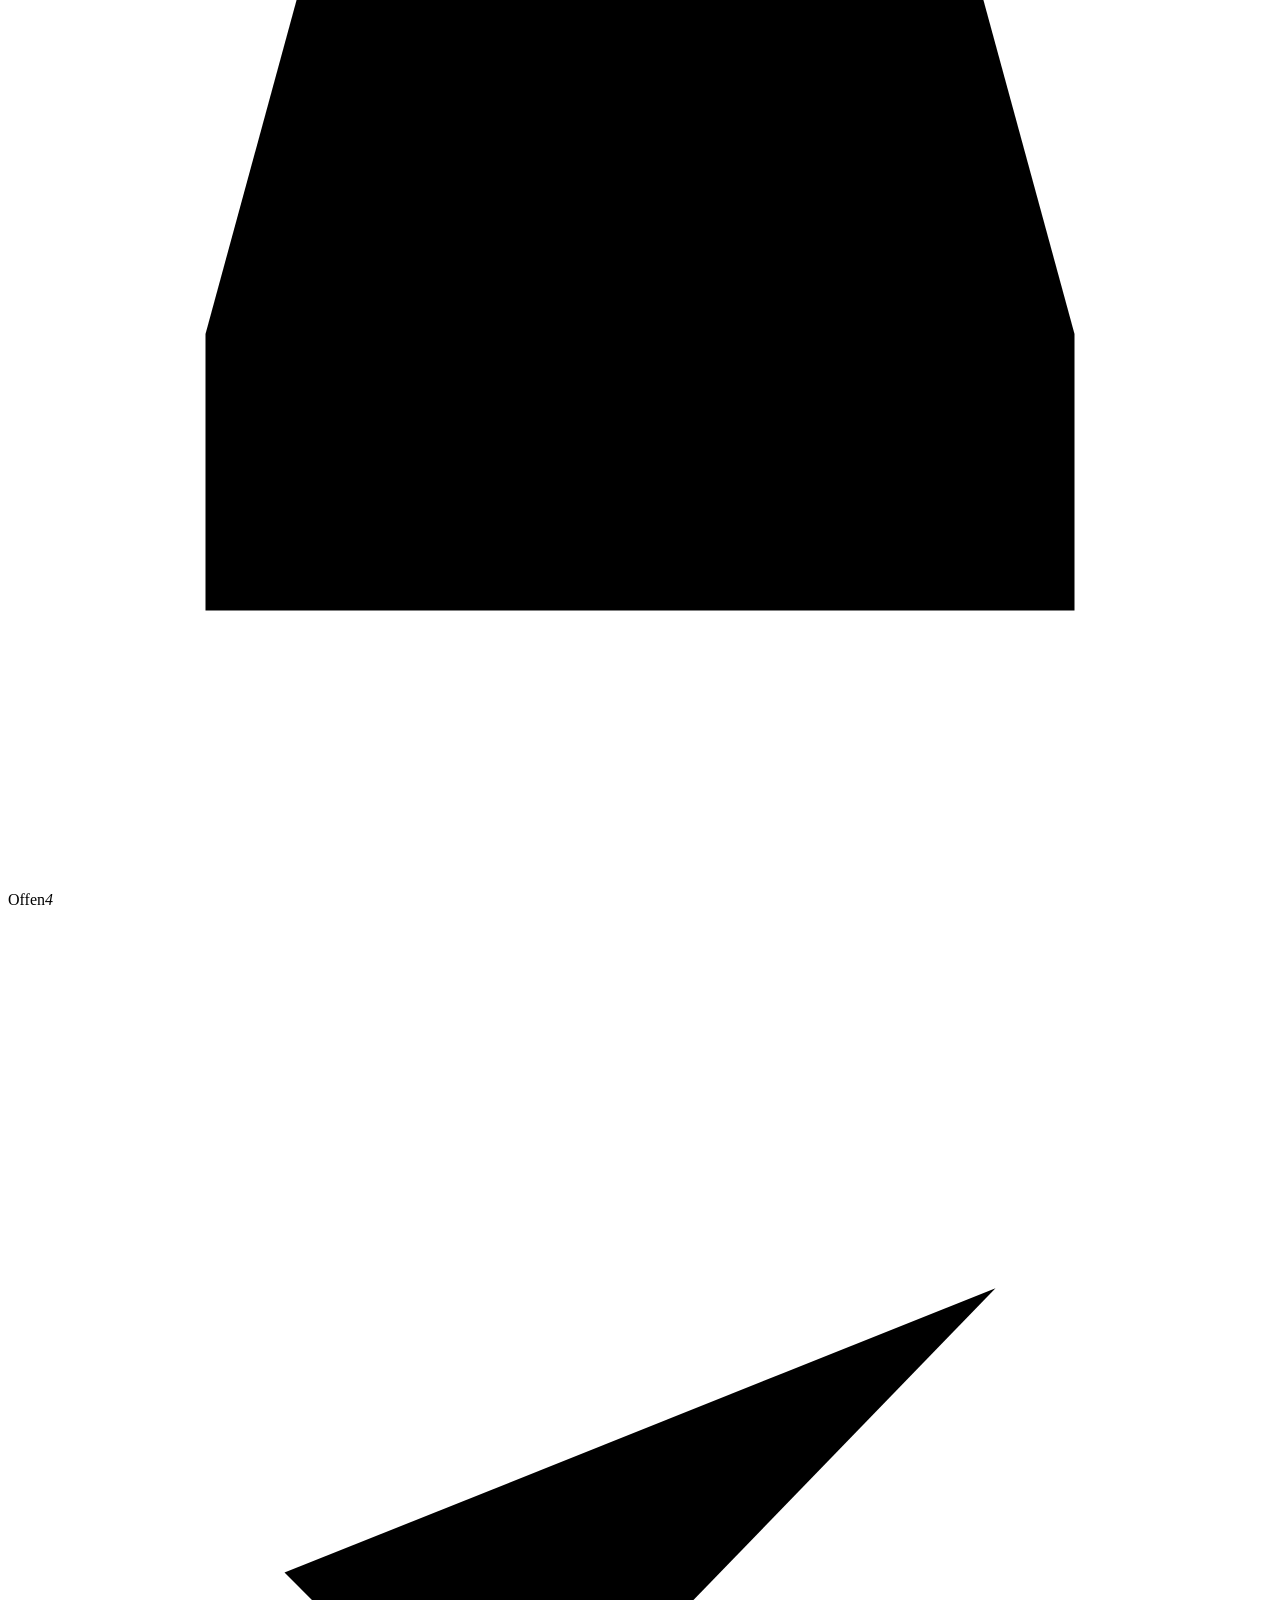
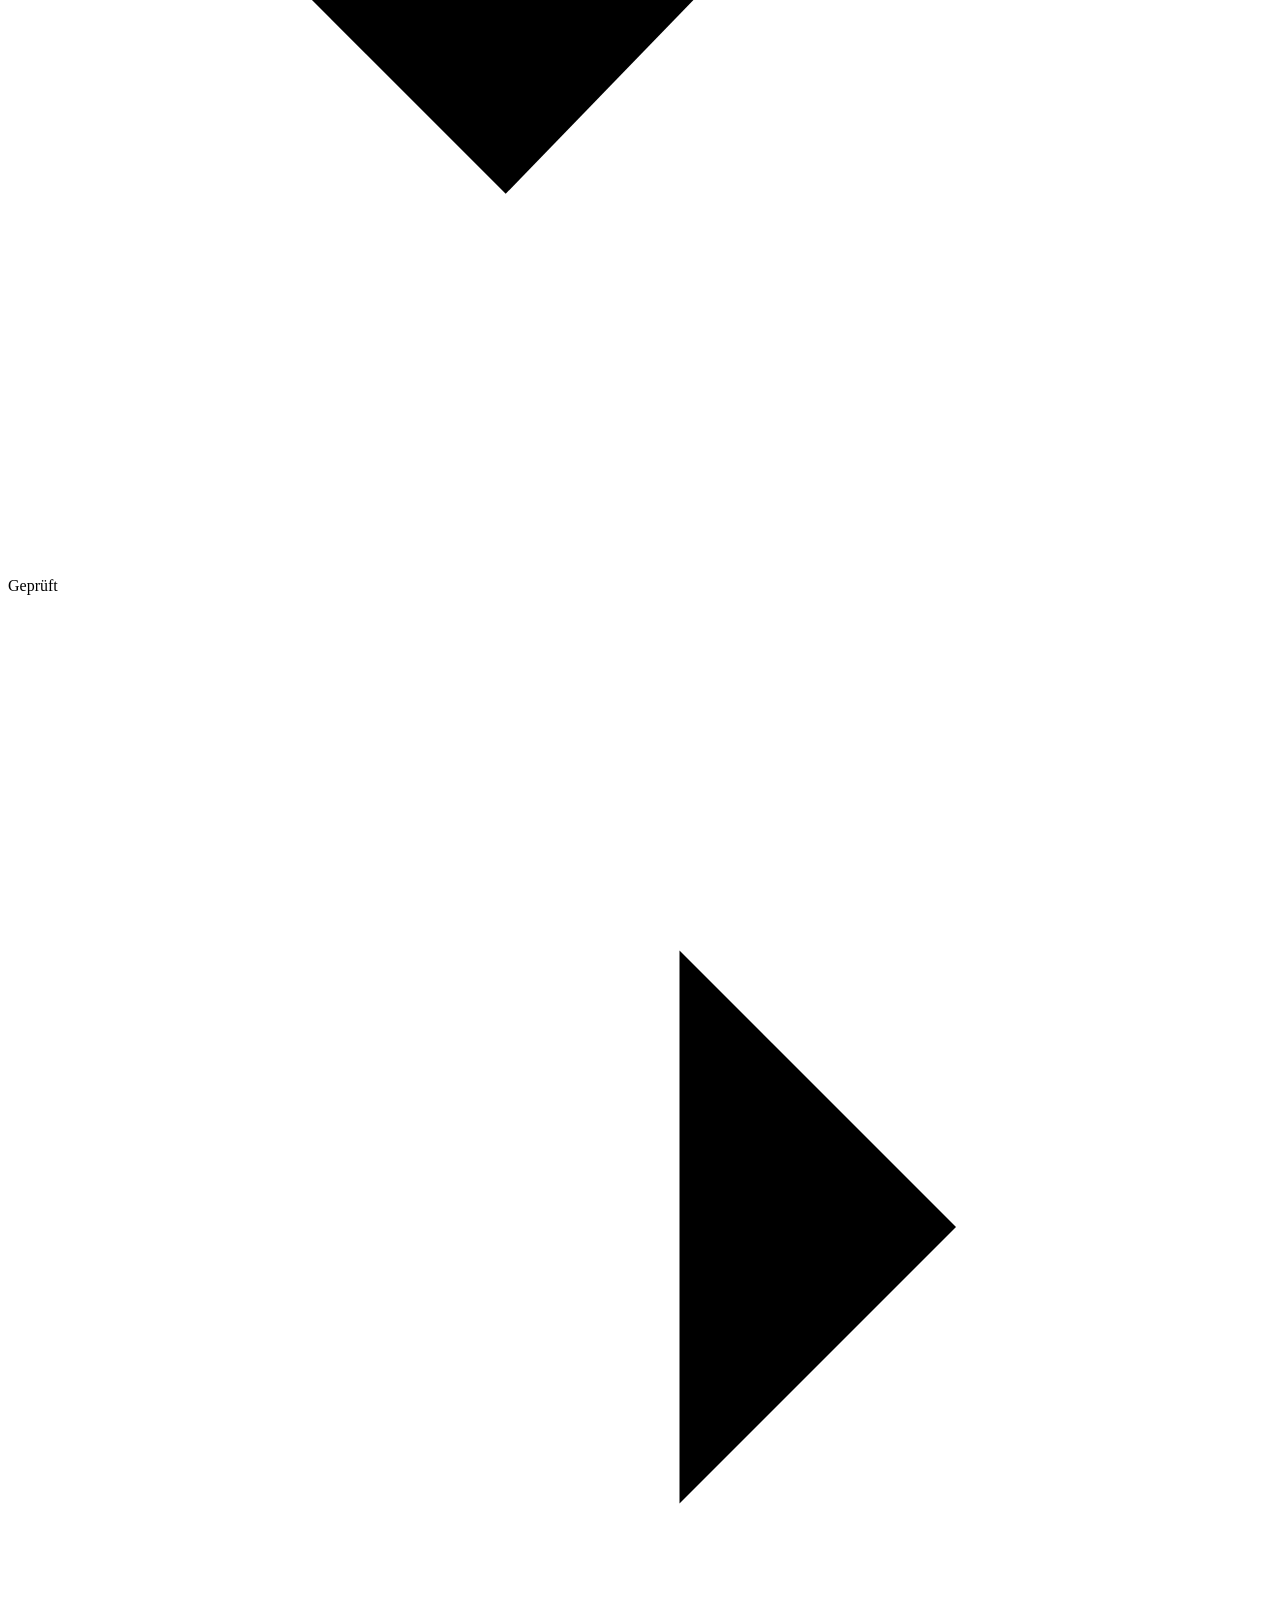
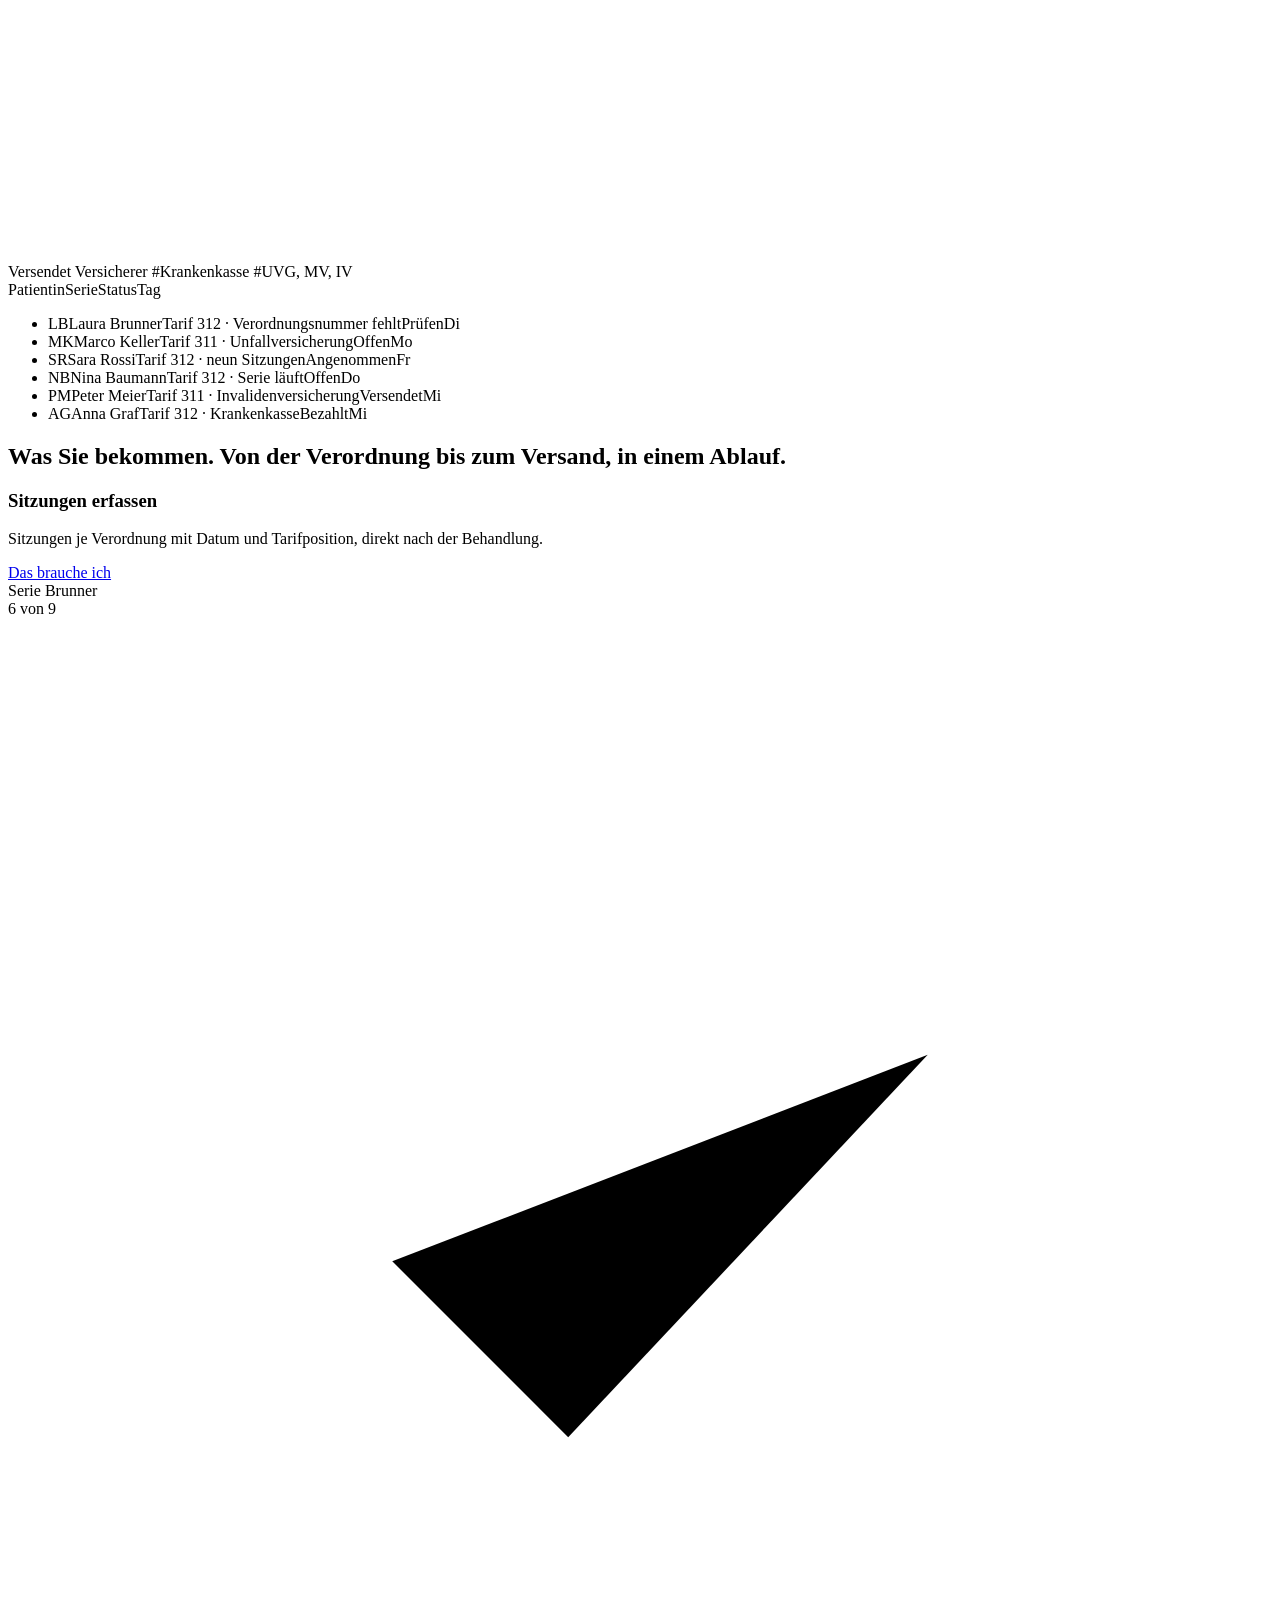
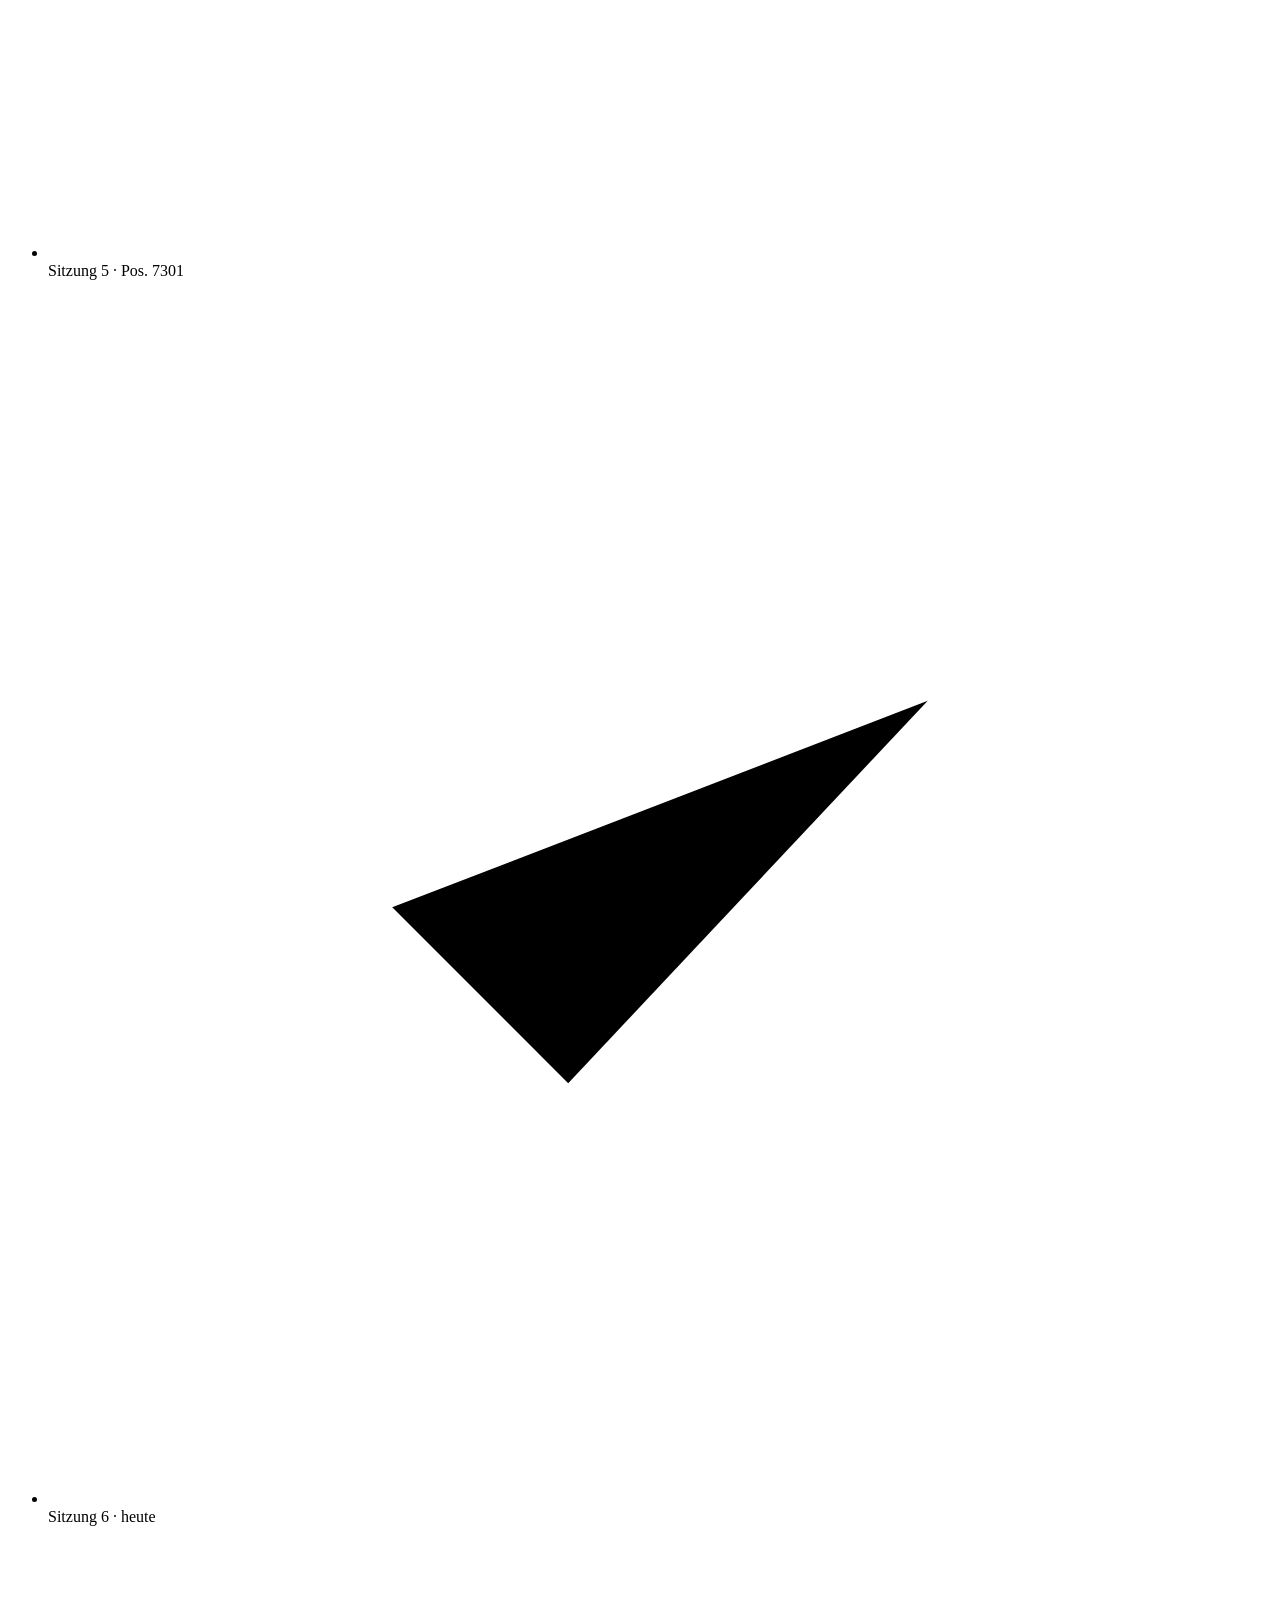
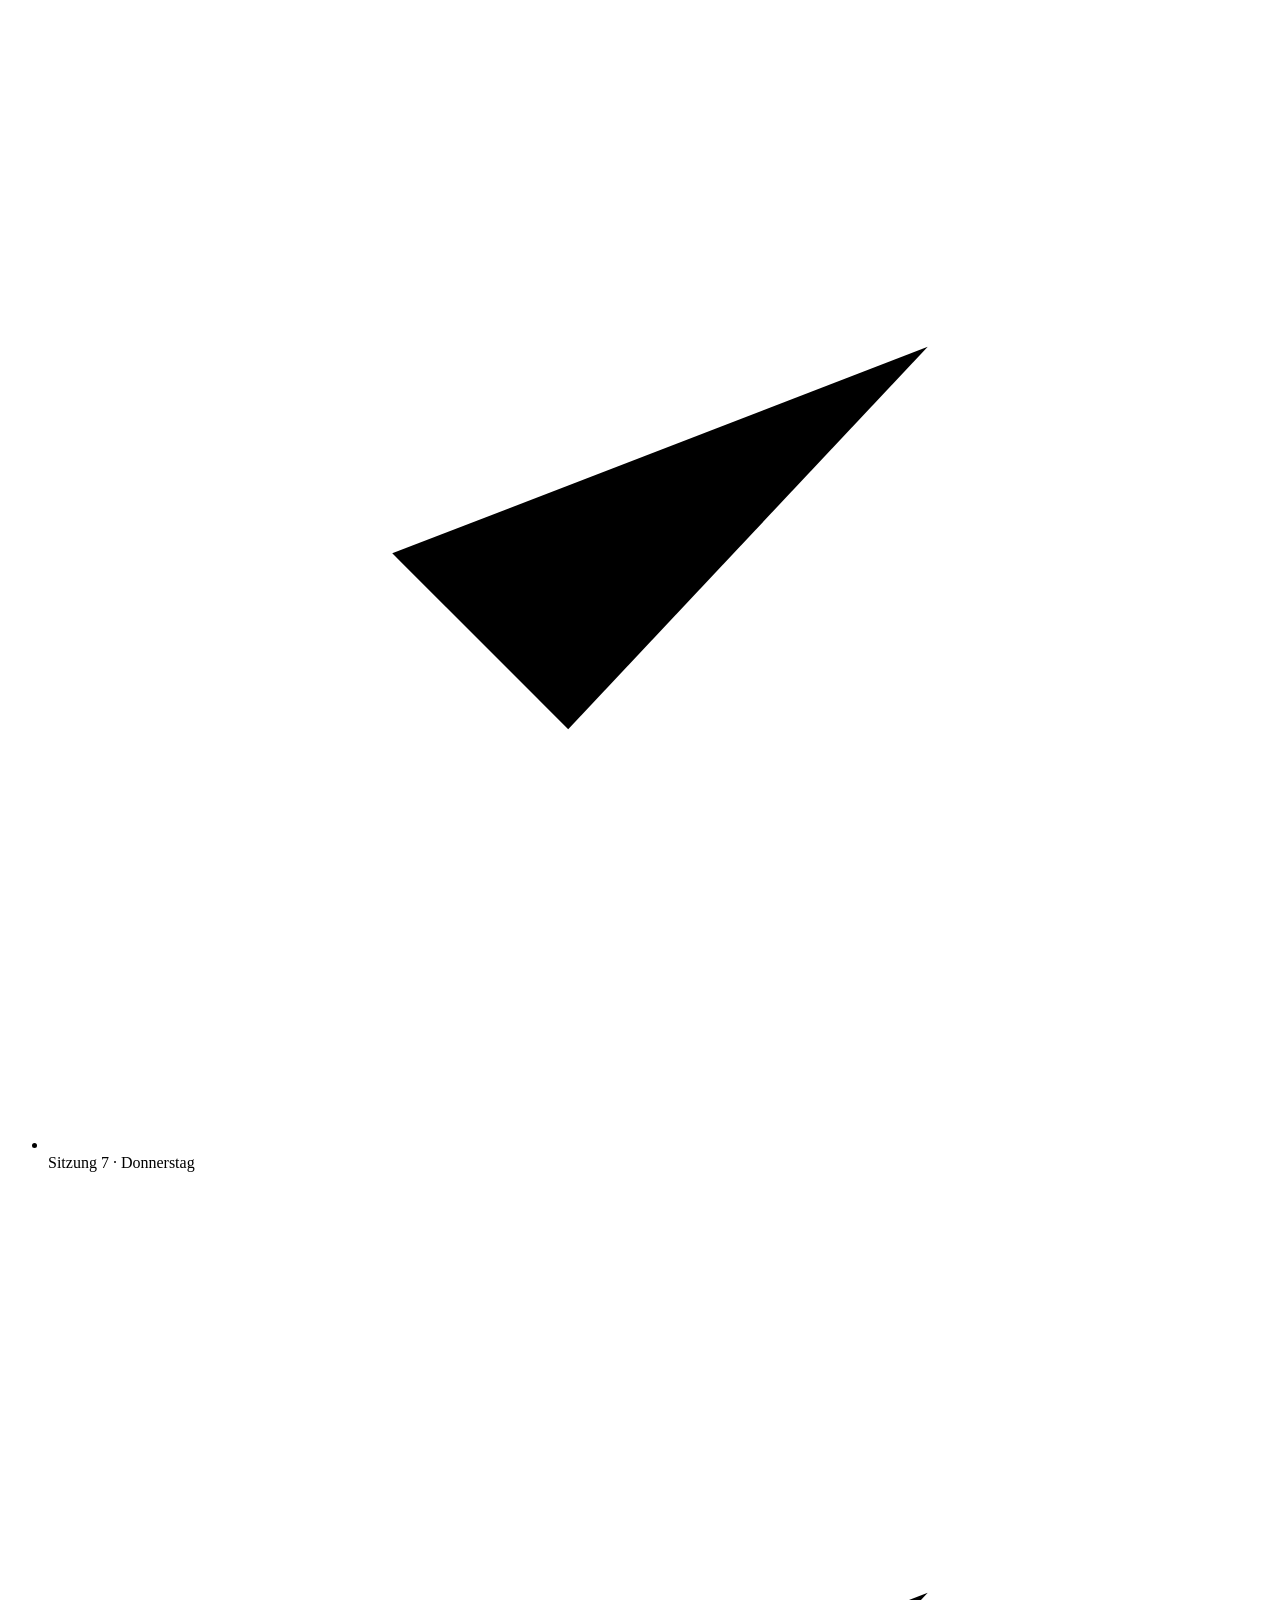
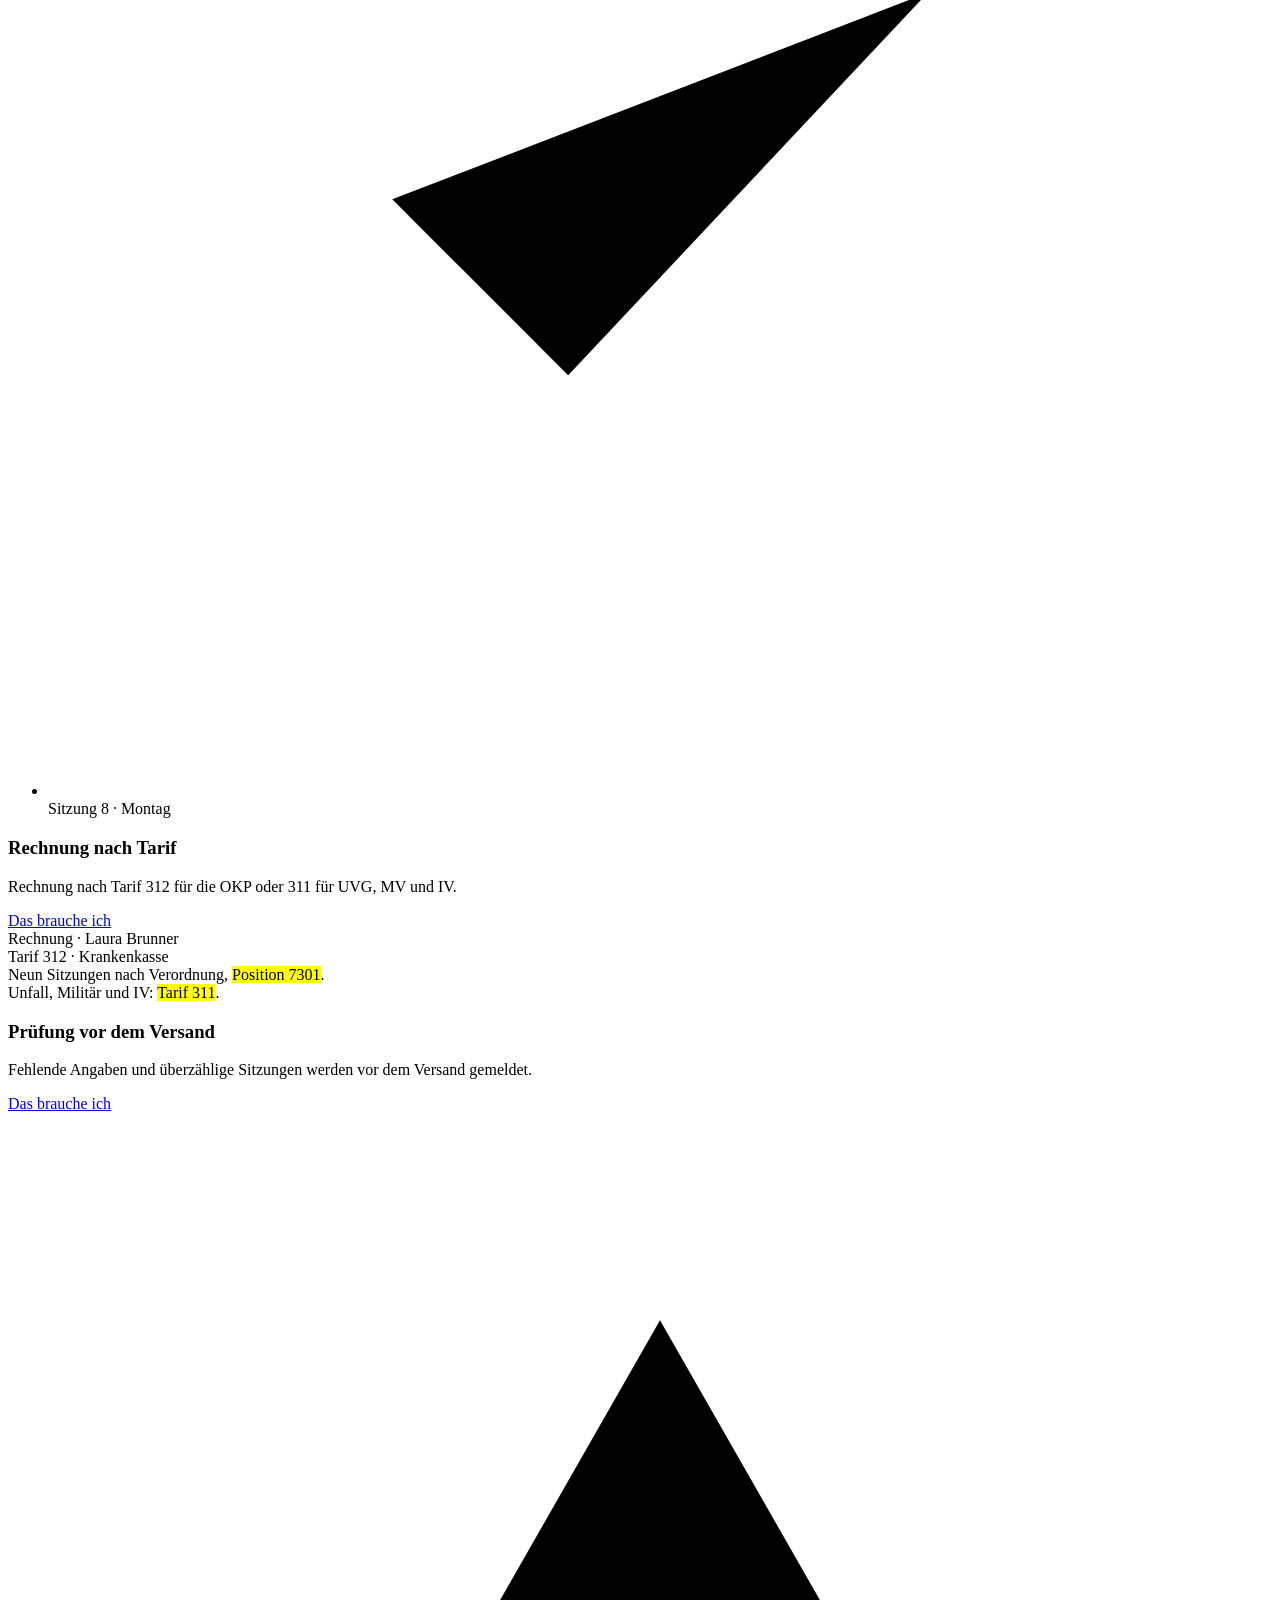
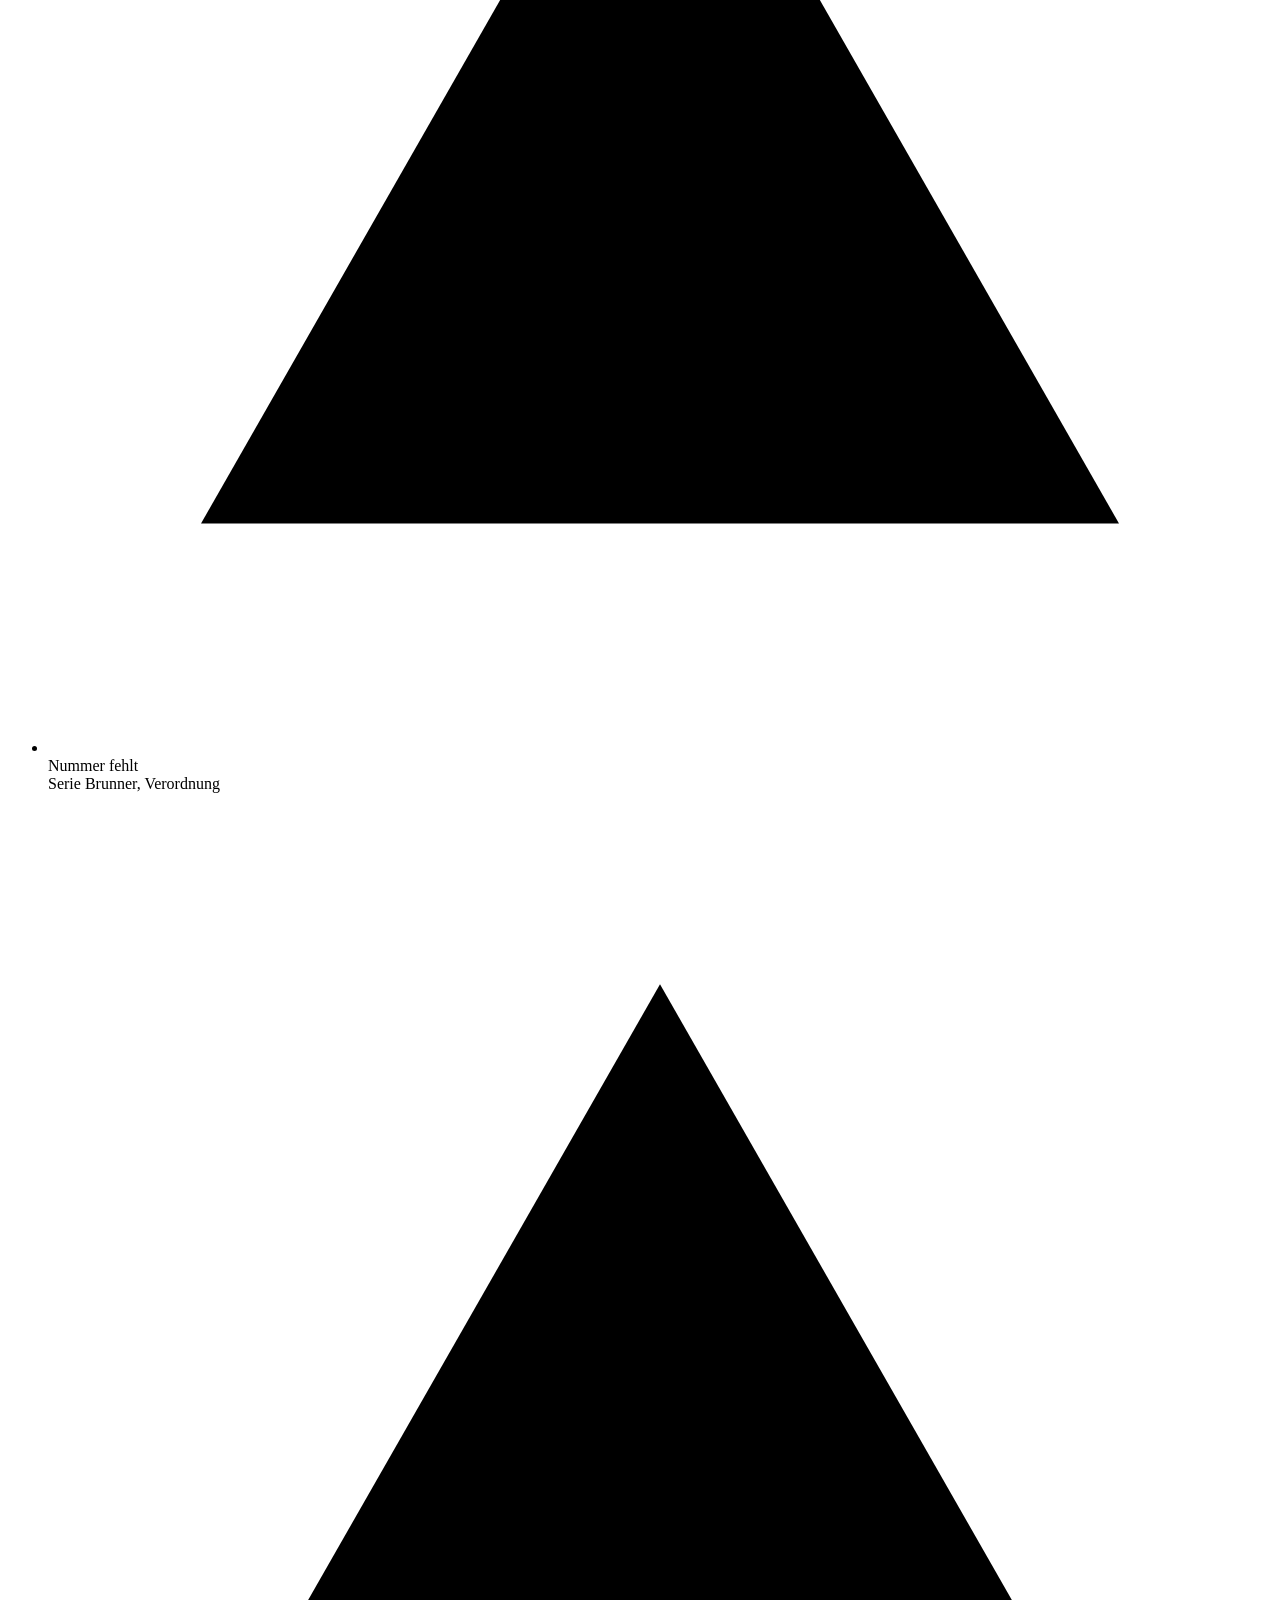
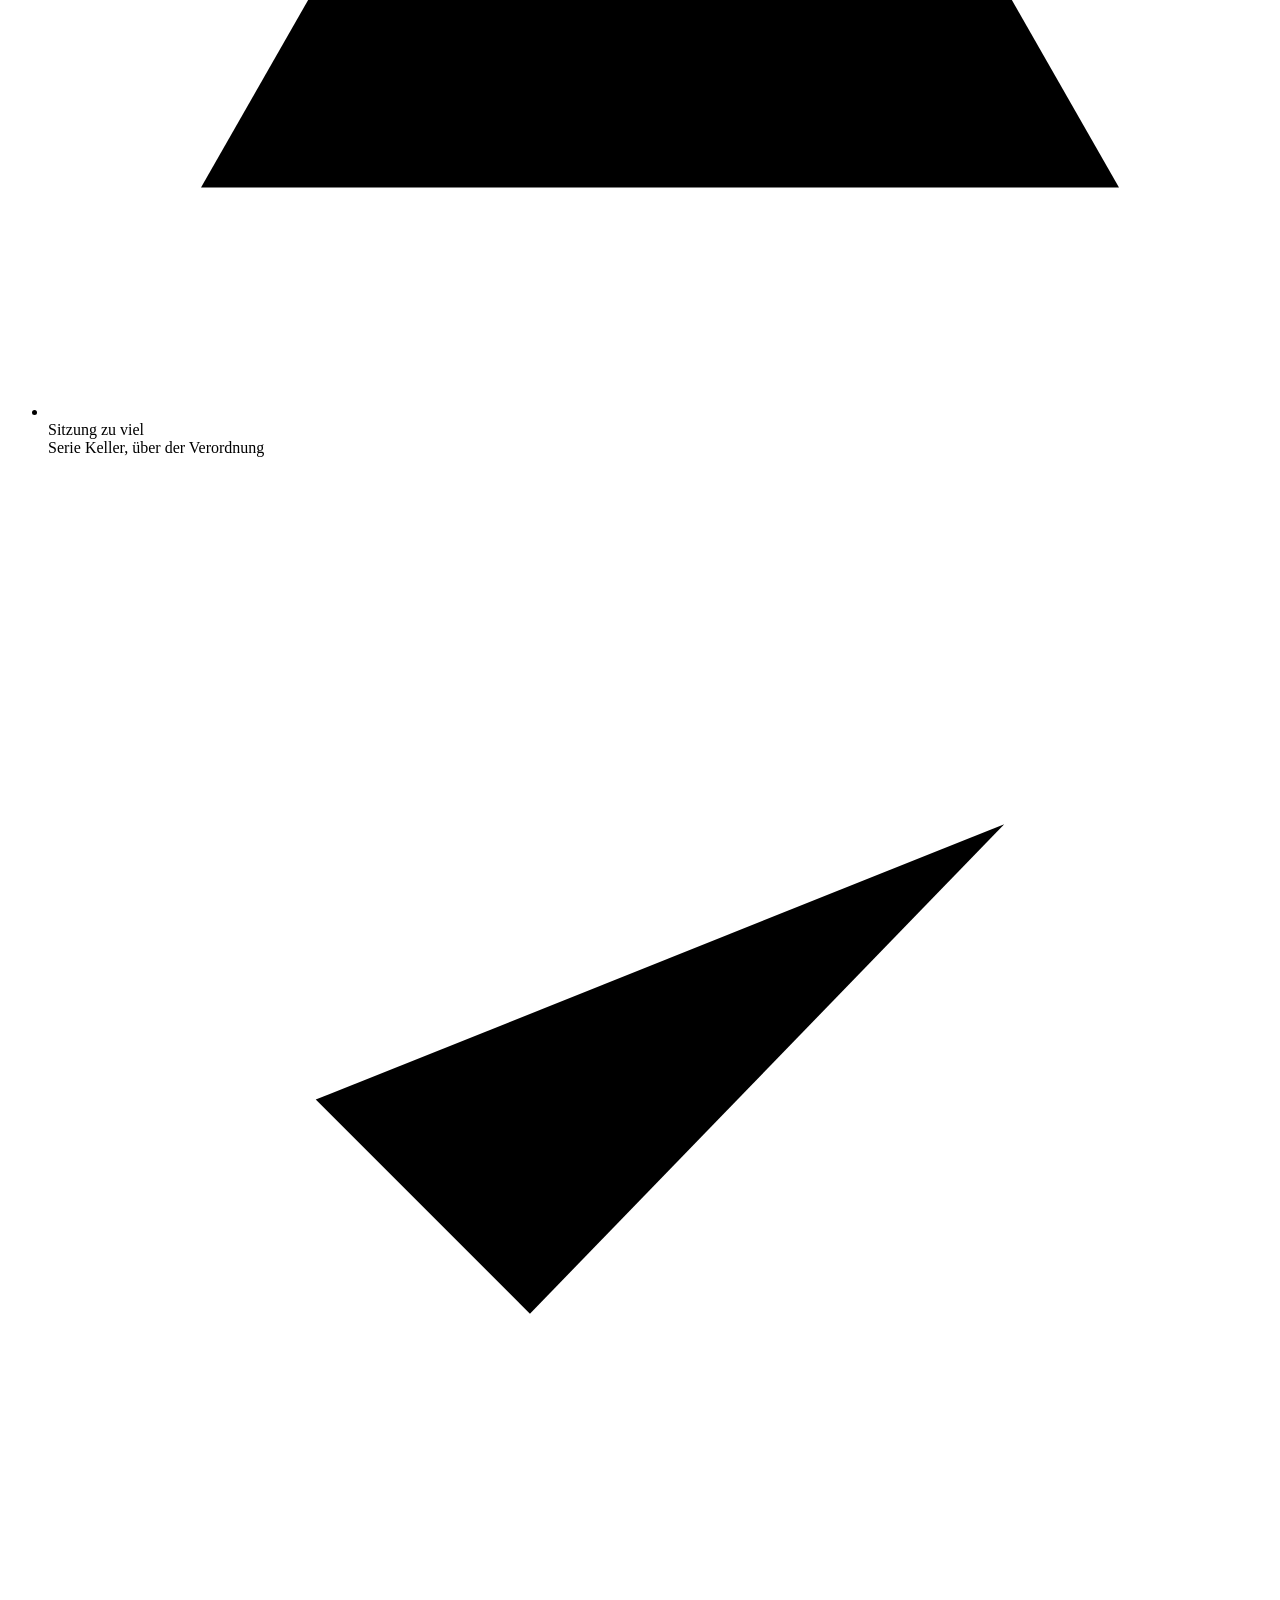
==== commit 5594a3e7: "Главная: стиль на готовых настройках темы, свой CSS — минимум (СМ-45, слово Владельца «1а», «2б»)" ====
--- a/index.html
+++ b/index.html
@@ -1,5 +1,5 @@
 <!doctype html>
-<html lang="de-CH">
+<html lang="de-CH" data-type="software" data-radius="soft" data-ground="sky" data-buttons="pill" data-motion>
 <head>
 <meta charset="utf-8">
 <!-- Google Tag Manager -->
@@ -17,7 +17,16 @@
 <link rel="stylesheet" href="style.css">
 <link rel="preconnect" href="https://fonts.googleapis.com">
 <link rel="preconnect" href="https://fonts.gstatic.com" crossorigin>
-<link href="https://fonts.googleapis.com/css2?family=Familjen+Grotesk:wght@400..700&family=IBM+Plex+Mono:wght@400;500&display=swap" rel="stylesheet">
+<link href="https://fonts.googleapis.com/css2?family=Instrument+Sans:wdth,wght@75..100,400..700&family=DM+Mono:wght@400;500&display=swap" rel="stylesheet">
+<link rel="stylesheet" href="taste/system.css">
+<link rel="stylesheet" href="taste/ui/cards.css">
+<link rel="stylesheet" href="taste/motion/motion.css">
+<link rel="stylesheet" href="taste/layout/layout.css">
+<link rel="stylesheet" href="taste/ui/base.css">
+<link rel="stylesheet" href="taste/ui/window/fragment.css">
+<link rel="stylesheet" href="taste/ui/checklist/fragment.css">
+<link rel="stylesheet" href="taste/ui/doc/fragment.css">
+<link rel="stylesheet" href="taste/ui/notify/fragment.css">
 <link rel="stylesheet" href="variant.css">
 <script src="smoke.js" defer></script>
 <!-- faq-jsonld:start -->
@@ -76,170 +85,252 @@
 <noscript><iframe src="https://www.googletagmanager.com/ns.html?id=GTM-N9XN5FND"
 height="0" width="0" style="display:none;visibility:hidden"></iframe></noscript>
 <!-- End Google Tag Manager (noscript) -->
-<!-- tasteskill: kind software; palette linen-harbour; type familjen; radius soft; buttons pill; hero centred; nav-mega (flat); surface-pairs; close-word; footer-statement; mark ring; moment: session strip fills in #beispiel -->
-
-<header class="nav"><div class="wrap nav__bar">
-  <div class="nav__logo"><a href="index.html" data-ev="click_logo_home"><span class="mark" aria-hidden="true"></span>Physio Abrechnung</a></div>
-  <nav class="nav__links" aria-label="Hauptmenü"><a href="#was" data-ev="click_nav_was">Was Sie bekommen</a><a href="price.html" data-ev="click_nav_preis">Preis</a><a href="#beispiel" data-ev="click_nav_beispiel">Beispiel</a><a class="nav__btn" href="#start" data-ev="click_nav_start">Start</a></nav>
-</div></header>
+<!-- type: software
+     deal: hero centred, palette linen-harbour (the client's blue mark rules out the first deal's orange), type instrument,
+     radius soft, buttons pill, ground sky, nav-mega (flat), rhythm surface-pairs, close-type, footer-statement, mark ring
+     kit: taste/ (system.css, ui/cards.css, motion/motion.css, layout/layout.css, ui/base.css, four ui fragments; CSS only: no script that could take a click) -->
+
+<header class="nav">
+  <div class="wrap nav__bar">
+    <a class="nav__logo" href="index.html" data-ev="click_logo_home"><span class="mark" data-mark="ring" aria-hidden="true"></span>Physio Abrechnung</a>
+    <nav class="nav__links" aria-label="Hauptmenü">
+      <div class="nav__item"><a class="nav__link" href="#was" data-ev="click_nav_was">Was Sie bekommen</a></div>
+      <div class="nav__item"><a class="nav__link" href="price.html" data-ev="click_nav_preis">Preis</a></div>
+      <div class="nav__item"><a class="nav__link" href="#beispiel" data-ev="click_nav_beispiel">Beispiel</a></div>
+    </nav>
+    <div class="nav__actions">
+      <a class="btn btn--primary" href="#start" data-ev="click_nav_start">Start</a>
+    </div>
+  </div>
+</header>
 
 <main id="top">
-  <section class="hero hero--centred" aria-labelledby="hero-h">
+  <section class="hero hero--centred" data-enter aria-labelledby="hero-h">
     <div class="wrap"><div class="hero-text">
       <div class="hero__c">
-        <p class="pill"><b>Tarif 312 und 311</b><span>Für selbständige Praxen in der Schweiz</span></p>
-        <h1 id="hero-h"><span class="mark" aria-hidden="true"></span>Physiotherapie nach Tarif 312 abrechnen, ohne Rückweisungen</h1>
-        <p class="hero__lead">Sie erfassen die Sitzungen nach der Verordnung. Daraus entsteht die Rechnung an den Krankenversicherer nach Tarif 312 oder an Unfall-, Militär- und Invalidenversicherung nach Tarif 311, geprüft vor dem Versand und elektronisch übermittelt.</p>
-        <div class="btn-row"><a class="btn btn--primary" href="price.html" data-ev="cta_click">Das brauche ich<svg class="m-arrow" viewBox="0 0 12 12" aria-hidden="true"><path d="M1 6h8"/><path d="M4.5 2.5 8 6l-3.5 3.5"/></svg></a></div>
-        <p class="hero__note">Dienst in Vorbereitung · Auf dieser Seite wird keine Zahlung angenommen</p>
-      </div>
-      <div class="hero__window" role="img" aria-label="Die Abrechnung zeigt eine Serie nach Tarif 312: die Prüfung meldet eine fehlende Verordnungsnummer, danach ist die Rechnung bereit zum Versand">
-        <div class="app" aria-hidden="true">
-          <div class="app__bar"><span class="app__dots"><i></i><i></i><i></i></span><span><b>Serien</b> · Laura Brunner</span><span class="sp"></span><span>Tarif 312 · Krankenversicherung</span></div>
-          <div class="app__body">
-            <div class="app__list">
-              <div class="q">Patientin suchen</div>
-              <div class="t is-on"><i style="background:#c9d9e4">LB</i><b>Laura Brunner</b><em>heute</em><span>Serie abgeschlossen, Rechnung offen</span></div>
-              <div class="t"><i style="background:#e6d6b8">MK</i><b>Marco Keller</b><em>Mo</em><span>Unfallversicherung, Tarif 311</span></div>
-              <div class="t"><i style="background:#cfe0d2">SR</i><b>Sara Rossi</b><em>Fr</em><span>Rechnung angenommen</span></div>
+        <p class="pill"><span>Tarif 312 und 311</span><span class="muted">Selbständige Praxen, Schweiz</span></p>
+        <h1 id="hero-h">Physiotherapie nach Tarif 312 abrechnen, ohne Rückweisungen</h1>
+        <p class="hero__lead">Sie erfassen die Sitzungen nach der Verordnung. Die Rechnung nach Tarif 312 oder 311 wird vor dem Versand geprüft und elektronisch übermittelt.</p>
+        <div class="btn-row"><a class="btn btn--primary" href="price.html" data-ev="cta_click">Das brauche ich<svg class="m-arrow" viewBox="0 0 12 12" aria-hidden="true"><path class="m-arrow__stem" d="M1 6h8"/><path class="m-arrow__head" d="M4.5 2.5 8 6l-3.5 3.5"/></svg></a></div>
+      </div>
+      <div class="hero__window" role="img" aria-label="Die Abrechnung zeigt die offenen Serien: bei Laura Brunner meldet die Prüfung eine fehlende Verordnungsnummer, die Rechnung von Sara Rossi ist angenommen">
+        <div class="stage"><div class="at-rise fit" style="--fit-max: 880px; --ax: 32px; --ay: 32px" aria-hidden="true">
+          <div class="ui ui-panel ui-win">
+            <div class="ui-win__bar">
+              <span class="ui-dots"><i></i><i></i><i></i></span>
+              <span class="ui-win__crumb">Abrechnung <i>/</i> <b>Serien</b></span>
+              <span class="ui-spacer"></span>
+              <span class="ui-win__search"><svg class="ui-icon" viewBox="0 0 16 16"><circle cx="7" cy="7" r="4.5"/><path d="m10.5 10.5 3 3"/></svg><span class="ui-win__ph">Suchen</span></span>
             </div>
-            <div class="app__main story">
-              <div class="app__head"><p class="app__title">Serie nach Verordnung · neun Sitzungen</p><span class="tag">Pos. 7301 · Tarif 312</span></div>
-              <div class="check"><svg viewBox="0 0 20 20" fill="none" stroke="currentColor" stroke-width="1.6" aria-hidden="true"><path d="M10 3 18 17H2z" stroke-linejoin="round"/><path d="M10 8v4M10 14.5v.5" stroke-linecap="round"/></svg><p><b>Verordnungsnummer fehlt.</b> Bitte vor dem Versand ergänzen.</p><span class="fix">Ergänzen</span></div>
-              <div class="sessions" aria-hidden="true"><i></i><i></i><i></i><i></i><i></i><i></i><i></i><i></i><i></i></div>
-              <div class="acts"><span>Rechnung senden</span><span>Vorschau</span><small>Neun von neun Sitzungen erfasst</small></div>
+            <div class="ui-win__body">
+              <div class="ui-win__side">
+                <span class="ui-win__nav is-on"><svg class="ui-icon" viewBox="0 0 16 16"><path d="M2.5 9h3l1 1.5h3l1-1.5h3"/><path d="M2.5 9 4 3.5h8L13.5 9v3.5h-11z"/></svg>Offen<em>4</em></span>
+                <span class="ui-win__nav"><svg class="ui-icon" viewBox="0 0 16 16"><path d="m3.5 8.4 2.8 2.8 6.2-6.4"/></svg>Geprüft</span>
+                <span class="ui-win__nav"><svg class="ui-icon" viewBox="0 0 16 16"><path d="M2.5 8h9M8.5 4.5 12 8l-3.5 3.5"/></svg>Versendet</span>
+                <span class="ui-win__label">Versicherer</span>
+                <span class="ui-win__nav"><span class="ui-win__hash">#</span>Krankenkasse</span>
+                <span class="ui-win__nav"><span class="ui-win__hash">#</span>UVG, MV, IV</span>
+              </div>
+              <div class="ui-win__main">
+                <div class="ui-win__cols"><span>Patientin</span><span>Serie</span><span>Status</span><span>Tag</span></div>
+                <ul class="ui-win__rows">
+                  <li class="ui-win__row is-sel"><span class="ui-avatar" data-tone="4">LB</span><span class="ui-win__who">Laura Brunner</span><span class="ui-win__sub">Tarif 312 · Verordnungsnummer fehlt</span><span class="ui-win__st is-you">Prüfen</span><span class="ui-win__age">Di</span></li>
+                  <li class="ui-win__row"><span class="ui-avatar" data-tone="2">MK</span><span class="ui-win__who">Marco Keller</span><span class="ui-win__sub">Tarif 311 · Unfallversicherung</span><span class="ui-win__st">Offen</span><span class="ui-win__age">Mo</span></li>
+                  <li class="ui-win__row"><span class="ui-avatar" data-tone="3">SR</span><span class="ui-win__who">Sara Rossi</span><span class="ui-win__sub">Tarif 312 · neun Sitzungen</span><span class="ui-win__st is-done">Angenommen</span><span class="ui-win__age">Fr</span></li>
+                  <li class="ui-win__row"><span class="ui-avatar" data-tone="1">NB</span><span class="ui-win__who">Nina Baumann</span><span class="ui-win__sub">Tarif 312 · Serie läuft</span><span class="ui-win__st">Offen</span><span class="ui-win__age">Do</span></li>
+                  <li class="ui-win__row"><span class="ui-avatar" data-tone="5">PM</span><span class="ui-win__who">Peter Meier</span><span class="ui-win__sub">Tarif 311 · Invalidenversicherung</span><span class="ui-win__st">Versendet</span><span class="ui-win__age">Mi</span></li>
+                  <li class="ui-win__row"><span class="ui-avatar" data-tone="3">AG</span><span class="ui-win__who">Anna Graf</span><span class="ui-win__sub">Tarif 312 · Krankenkasse</span><span class="ui-win__st is-done">Bezahlt</span><span class="ui-win__age">Mi</span></li>
+                </ul>
+              </div>
             </div>
           </div>
-        </div>
+        </div></div>
       </div>
     </div></div>
   </section>
 
-  <section id="was" class="ground-alt" data-view="features_view" aria-labelledby="was-h">
+  <section id="was" class="ground-surface" data-view="features_view" aria-labelledby="was-h">
     <div class="wrap">
       <div class="section-head">
         <h2 id="was-h">Was Sie bekommen. <span class="muted">Von der Verordnung bis zum Versand, in einem Ablauf.</span></h2>
       </div>
-      <div class="grid cards">
-        <article class="card">
-          <div class="panel" role="img" aria-label="Eine erfasste Sitzung mit Datum und Tarifposition">
-            <div class="frag" aria-hidden="true"><div class="row"><b>Sitzung sechs</b><span class="muted">heute</span></div><div class="row"><span>Tarifposition</span><span class="tag">7301</span></div></div>
-          </div>
+      <div class="grid">
+        <article class="card card--row span-3">
           <h3>Sitzungen erfassen</h3>
           <p>Sitzungen je Verordnung mit Datum und Tarifposition, direkt nach der Behandlung.</p>
-          <a class="link" href="price.html" data-ev="feature_sitzungen">Das brauche ich</a>
+          <a class="link card__link" href="price.html" data-ev="feature_sitzungen">Das brauche ich</a>
+          <div class="panel panel--inset" role="img" aria-label="Eine Serie mit sechs von neun erfassten Sitzungen">
+            <div class="stage stage--fade-b"><div class="at-rise fit" style="--fit-max: 340px; --ax: 16px; --ay: 20px" aria-hidden="true">
+              <div class="ui ui-panel ui-checks">
+                <div class="ui-checks__head"><div class="ui-title">Serie Brunner</div><div class="ui-spacer"></div><div class="ui-meta">6 von 9</div></div>
+                <div class="ui-checks__bar"><i style="--k:0.67"></i></div>
+                <ul class="ui-checks__list">
+                  <li class="ui-check is-done"><div class="ui-check__box"><svg viewBox="0 0 16 16"><path d="m4.5 8.2 2.3 2.3 4.7-5"/></svg></div><div class="ui-check__label">Sitzung 5 · Pos. 7301</div></li>
+                  <li class="ui-check is-done"><div class="ui-check__box"><svg viewBox="0 0 16 16"><path d="m4.5 8.2 2.3 2.3 4.7-5"/></svg></div><div class="ui-check__label">Sitzung 6 · heute</div></li>
+                  <li class="ui-check"><div class="ui-check__box"><svg viewBox="0 0 16 16"><path d="m4.5 8.2 2.3 2.3 4.7-5"/></svg></div><div class="ui-check__label">Sitzung 7 · Donnerstag</div></li>
+                  <li class="ui-check"><div class="ui-check__box"><svg viewBox="0 0 16 16"><path d="m4.5 8.2 2.3 2.3 4.7-5"/></svg></div><div class="ui-check__label">Sitzung 8 · Montag</div></li>
+                </ul>
+              </div>
+            </div></div>
+          </div>
         </article>
-        <article class="card">
-          <div class="panel" role="img" aria-label="Eine Rechnung, dem richtigen Tarif zugeordnet">
-            <div class="frag" aria-hidden="true"><div class="row"><span>Krankenversicherung</span><span class="tag">Tarif 312</span></div><div class="row"><span>Unfall, Militär, IV</span><span class="tag">Tarif 311</span></div></div>
-          </div>
+        <article class="card card--row span-3">
           <h3>Rechnung nach Tarif</h3>
           <p>Rechnung nach Tarif 312 für die OKP oder 311 für UVG, MV und IV.</p>
-          <a class="link" href="price.html" data-ev="feature_rechnung">Das brauche ich</a>
+          <a class="link card__link" href="price.html" data-ev="feature_rechnung">Das brauche ich</a>
+          <div class="panel panel--inset" role="img" aria-label="Eine Rechnung, dem richtigen Tarif zugeordnet">
+            <div class="stage stage--fade-b"><div class="at-rise fit" style="--fit-max: 340px; --ax: 16px; --ay: 20px" aria-hidden="true">
+              <div class="ui ui-doc">
+                <div class="ui-doc__page">
+                  <div class="ui-doc__label">Rechnung · Laura Brunner</div>
+                  <div class="ui-doc__title">Tarif 312 · Krankenkasse</div>
+                  <div class="ui-doc__text">Neun Sitzungen nach Verordnung, <mark class="ui-doc__mark is-on">Position 7301</mark>.</div>
+                  <div class="ui-doc__text">Unfall, Militär und IV: <mark class="ui-doc__mark is-seen">Tarif 311</mark>.</div>
+                </div>
+              </div>
+            </div></div>
+          </div>
         </article>
-        <article class="card">
-          <div class="panel" role="img" aria-label="Die Prüfung meldet eine überzählige Sitzung">
-            <div class="frag" aria-hidden="true"><div class="row"><b>Prüfung</b><span class="tag tag--warn">Hinweis</span></div><div class="row"><span>Sitzung über der Verordnung</span></div></div>
-          </div>
+        <article class="card card--row span-3">
           <h3>Prüfung vor dem Versand</h3>
           <p>Fehlende Angaben und überzählige Sitzungen werden vor dem Versand gemeldet.</p>
-          <a class="link" href="price.html" data-ev="feature_pruefung">Das brauche ich</a>
+          <a class="link card__link" href="price.html" data-ev="feature_pruefung">Das brauche ich</a>
+          <div class="panel panel--inset" role="img" aria-label="Die Prüfung meldet eine fehlende Nummer und eine überzählige Sitzung">
+            <div class="stage stage--fade-b"><div class="at-rise fit" style="--fit-max: 340px; --ax: 16px; --ay: 20px" aria-hidden="true">
+              <div class="ui ui-notify">
+                <ul class="ui-notify__list">
+                  <li class="ui-note"><div class="ui-note__ico"><svg class="ui-icon" viewBox="0 0 16 16"><path d="M8 2.5 14 13H2z"/><path d="M8 6.5v3M8 11.5v.01"/></svg></div><div class="ui-note__text"><div class="ui-note__title">Nummer fehlt</div><div class="ui-note__body">Serie Brunner, Verordnung</div></div></li>
+                  <li class="ui-note"><div class="ui-note__ico"><svg class="ui-icon" viewBox="0 0 16 16"><path d="M8 2.5 14 13H2z"/><path d="M8 6.5v3M8 11.5v.01"/></svg></div><div class="ui-note__text"><div class="ui-note__title">Sitzung zu viel</div><div class="ui-note__body">Serie Keller, über der Verordnung</div></div></li>
+                  <li class="ui-note"><div class="ui-note__ico"><svg class="ui-icon" viewBox="0 0 16 16"><path d="m3.5 8.4 2.8 2.8 6.2-6.4"/></svg></div><div class="ui-note__text"><div class="ui-note__title">Keine Hinweise</div><div class="ui-note__body">Rechnung Rossi</div></div></li>
+                </ul>
+              </div>
+            </div></div>
+          </div>
         </article>
-        <article class="card">
-          <div class="panel" role="img" aria-label="Der Status je Rechnung: versendet und angenommen">
-            <div class="frag" aria-hidden="true"><div class="row"><span>Rechnung Brunner</span><span class="tag tag--ok">Angenommen</span></div><div class="row"><span>Rechnung Keller</span><span class="tag">Versendet</span></div></div>
-          </div>
+        <article class="card card--row span-3">
           <h3>Elektronischer Versand</h3>
           <p>Rechnungen elektronisch an die Versicherer, mit Status je Rechnung.</p>
-          <a class="link" href="price.html" data-ev="feature_versand">Das brauche ich</a>
+          <a class="link card__link" href="price.html" data-ev="feature_versand">Das brauche ich</a>
+          <div class="panel panel--inset" role="img" aria-label="Der Status je Rechnung: angenommen, versendet, bezahlt">
+            <div class="stage stage--fade-b"><div class="at-rise fit" style="--fit-max: 340px; --ay: 20px; --ax: 8px" aria-hidden="true">
+              <div class="ui ui-panel ui-win ui-win--compact">
+                <div class="ui-win__bar"><div class="ui-dots"><i></i><i></i><i></i></div><div class="ui-win__crumb">Versand <i>/</i> <b>Status</b></div></div>
+                <div class="ui-win__body">
+                  <div class="ui-win__main">
+                    <ul class="ui-win__rows">
+                      <li class="ui-win__row"><div class="ui-avatar" data-tone="4">LB</div><div class="ui-win__who">Brunner</div><div class="ui-win__sub">Krankenkasse</div><div class="ui-win__st is-done">Angenommen</div></li>
+                      <li class="ui-win__row"><div class="ui-avatar" data-tone="2">MK</div><div class="ui-win__who">Keller</div><div class="ui-win__sub">Unfallversicherung</div><div class="ui-win__st">Versendet</div></li>
+                      <li class="ui-win__row"><div class="ui-avatar" data-tone="3">SR</div><div class="ui-win__who">Rossi</div><div class="ui-win__sub">Krankenkasse</div><div class="ui-win__st is-done">Bezahlt</div></li>
+                    </ul>
+                  </div>
+                </div>
+              </div>
+            </div></div>
+          </div>
         </article>
       </div>
     </div>
   </section>
 
   <section id="beispiel" data-view="example_view" aria-labelledby="beispiel-h">
-    <div class="wrap grid split">
-      <div class="split__text">
-        <p class="label">Fiktive Daten</p>
+    <div class="wrap">
+      <div class="section-head">
+        <p class="t-label muted">Fiktive Daten</p>
         <h2 id="beispiel-h">Ein Beispiel aus einer Einzelpraxis in Bern</h2>
-        <p>Selbständige Physiotherapeutin in Bern, 28 Patientinnen und Patienten pro Woche. Nach jeder Behandlung tippt sie die Sitzung ein; am Ende der Serie von neun Sitzungen ist die Rechnung nach Tarif 312 fertig. Die Prüfung meldet eine fehlende Verordnungsnummer, sie ergänzt sie und versendet die Rechnung an die Krankenkasse.</p>
-        <a class="btn btn--primary" href="price.html" data-ev="click_cta_after_example">Paket wählen<svg class="m-arrow" viewBox="0 0 12 12" aria-hidden="true"><path d="M1 6h8"/><path d="M4.5 2.5 8 6l-3.5 3.5"/></svg></a>
-      </div>
-      <div class="split__visual">
-        <div class="stage" role="img" aria-label="Neun erfasste Sitzungen einer Serie, die Prüfung mit der fehlenden Verordnungsnummer, die Ergänzung und der Versand an die Krankenkasse">
-          <div class="series" aria-hidden="true">
-            <div class="series__head"><h3>Serie Brunner · Tarif 312</h3><span class="tag">Krankenkasse</span></div>
-            <div class="dots"><i>1</i><i>2</i><i>3</i><i>4</i><i>5</i><i>6</i><i>7</i><i>8</i><i>9</i></div>
-            <div class="steps">
-              <div><svg class="ok" viewBox="0 0 20 20" fill="none" stroke="currentColor" stroke-width="1.8"><path d="m4 10.5 4 4 8-9" stroke-linecap="round" stroke-linejoin="round"/></svg><span>Neun Sitzungen erfasst, Rechnung erstellt</span><span class="tag tag--ok">Fertig</span></div>
-              <div><svg class="warn" viewBox="0 0 20 20" fill="none" stroke="currentColor" stroke-width="1.6"><path d="M10 3 18 17H2z" stroke-linejoin="round"/><path d="M10 8v4M10 14.5v.5" stroke-linecap="round"/></svg><span>Prüfung: Verordnungsnummer fehlt</span><span class="tag tag--warn">Gemeldet</span></div>
-              <div><svg class="ok" viewBox="0 0 20 20" fill="none" stroke="currentColor" stroke-width="1.8"><path d="m4 10.5 4 4 8-9" stroke-linecap="round" stroke-linejoin="round"/></svg><span>Nummer in der Praxis ergänzt</span><span class="tag tag--ok">Ergänzt</span></div>
-              <div><svg class="go" viewBox="0 0 20 20" fill="none" stroke="currentColor" stroke-width="1.6"><path d="M3 10h12M11 5l5 5-5 5" stroke-linecap="round" stroke-linejoin="round"/></svg><span>Elektronisch an die Krankenkasse</span><span class="tag">Versendet</span></div>
+      </div>
+      <div class="grid grid--top fill">
+        <div class="split-col span-5">
+          <p class="t-lead">Selbständige Physiotherapeutin in Bern, 28 Patientinnen und Patienten pro Woche. Nach jeder Behandlung tippt sie die Sitzung ein; am Ende der Serie von neun Sitzungen ist die Rechnung nach Tarif 312 fertig. Die Prüfung meldet eine fehlende Verordnungsnummer, sie ergänzt sie und versendet die Rechnung an die Krankenkasse.</p>
+          <div class="btn-row split-col__end"><a class="btn btn--primary" href="price.html" data-ev="click_cta_after_example">Paket wählen<svg class="m-arrow" viewBox="0 0 12 12" aria-hidden="true"><path class="m-arrow__stem" d="M1 6h8"/><path class="m-arrow__head" d="M4.5 2.5 8 6l-3.5 3.5"/></svg></a></div>
+        </div>
+        <div class="frame frame--fill span-6 start-7" role="img" aria-label="Die Serie Brunner: neun Sitzungen erfasst, die Prüfung mit der fehlenden Verordnungsnummer, die Ergänzung und der Versand an die Krankenkasse">
+          <div class="stage stage--fade-b"><div class="at-rise fit" style="--fit-max: 440px; --ax: 32px; --ay: 48px" aria-hidden="true">
+            <div class="ui ui-panel ui-checks">
+              <div class="ui-checks__head"><div class="ui-title">Serie Brunner · Tarif 312</div><div class="ui-spacer"></div><div class="ui-meta">3 von 4</div></div>
+              <div class="ui-checks__bar"><i style="--k:0.75"></i></div>
+              <ul class="ui-checks__list">
+                <li class="ui-check is-done"><span class="ui-check__box"><svg viewBox="0 0 16 16"><path d="m4.5 8.2 2.3 2.3 4.7-5"/></svg></span><span class="ui-check__label">Neun Sitzungen erfasst, Rechnung erstellt</span></li>
+                <li class="ui-check is-done"><span class="ui-check__box"><svg viewBox="0 0 16 16"><path d="m4.5 8.2 2.3 2.3 4.7-5"/></svg></span><span class="ui-check__label">Prüfung: Verordnungsnummer fehlt</span></li>
+                <li class="ui-check is-done"><span class="ui-check__box"><svg viewBox="0 0 16 16"><path d="m4.5 8.2 2.3 2.3 4.7-5"/></svg></span><span class="ui-check__label">Nummer in der Praxis ergänzt</span></li>
+                <li class="ui-check"><span class="ui-check__box"><svg viewBox="0 0 16 16"><path d="m4.5 8.2 2.3 2.3 4.7-5"/></svg></span><span class="ui-check__label">Elektronisch an die Krankenkasse</span></li>
+              </ul>
             </div>
-          </div>
+          </div></div>
         </div>
       </div>
     </div>
   </section>
 <!-- seo-tekst:start -->
-  <section id="opis" class="ground-alt" style="--h: 2" aria-labelledby="opis-h">
+  <section id="opis" class="ground-surface" style="--h: 2" aria-labelledby="opis-h">
     <div class="wrap">
       <div class="section-head"><h2 id="opis-h">So funktioniert es</h2></div>
-      <div class="prose">
+      <div class="grid">
+        <div class="span-6 stack-5">
     <p>Selbständige Physiotherapeutinnen und Physiotherapeuten in der Schweiz rechnen ihre Leistungen meist direkt mit den Versicherern ab. Für die obligatorische Krankenpflegeversicherung gilt der Tarif 312, für Unfall-, Militär- und Invalidenversicherung der Tarif 311. Jede Rechnung muss die Verordnung, die Sitzungen, die Tarifpositionen und die Angaben zur Patientin oder zum Patienten korrekt enthalten.</p>
     <p>In einer Einzelpraxis wird diese Arbeit oft am Abend oder am Wochenende erledigt. Sitzungen werden auf Papier notiert und später übertragen, die Zahl der verordneten Sitzungen wird von Hand nachgezählt, und eine Rechnung mit einem Fehler kommt Wochen später zurück, während die Behandlung längst abgeschlossen ist.</p>
     <p>Die Software beginnt bei der Verordnung. Sie erfassen die Patientin oder den Patienten, die ärztliche Verordnung mit der Zahl der Sitzungen und den Versicherer. Nach jeder Behandlung tragen Sie die Sitzung mit Datum und Tarifposition ein, auf dem Computer in der Praxis oder auf dem Tablet.</p>
     <p>Aus den erfassten Sitzungen entsteht die Rechnung nach dem richtigen Tarif: 312 für die Krankenversicherung, 311 für Unfall-, Militär- oder Invalidenversicherung. Die Software zählt mit, wie viele Sitzungen der Verordnung bereits abgerechnet sind, und warnt, bevor die verordnete Zahl überschritten wird.</p>
     <p>Vor dem Versand wird jede Rechnung geprüft: fehlende Verordnungsnummer, fehlende Versichertennummer, eine Sitzung ausserhalb der Verordnung, eine falsche Tarifposition. So wird der Fehler in der Praxis korrigiert und nicht erst nach einer Rückweisung durch den Versicherer.</p>
     <p>Die Rechnungen werden elektronisch an die Versicherer übermittelt. Für jede Rechnung sehen Sie den Status — versendet, angenommen, bezahlt oder zurückgewiesen — und offene Beträge erscheinen in einer Liste, damit keine Zahlung vergessen geht.</p>
+        </div>
+        <div class="span-6 stack-5">
     <p>Für Selbstzahlende oder Zusatzversicherungen erstellen Sie die Rechnung im gleichen Ablauf. Am Monatsende sehen Sie den Umsatz nach Versicherer und Tarif, die offenen Posten und die Zahl der behandelten Patientinnen und Patienten — eine Übersicht, die auch Ihre Treuhänderin oder Ihr Treuhänder exportieren kann.</p>
     <p>Der Zugang ist geschützt, und nur Sie sowie Personen, denen Sie Zugriff geben, sehen die Patientendaten. Eine Installation ist nicht nötig; die Software läuft im Browser auf Computer und Tablet.</p>
     <p>Der Einstieg dauert einen Abend: Praxisangaben und ZSR-Nummer, die laufenden Verordnungen und die nächsten Sitzungen. Die bereits abgerechneten Serien bleiben in Ihrem bisherigen Programm, neue Serien laufen ab dem nächsten Tag hier.</p>
     <p>Wenn Sie in einer Gemeinschaftspraxis arbeiten, rechnet jede Therapeutin und jeder Therapeut unter der eigenen Nummer ab, und die Praxis sieht die Übersicht aller. Vertretungen werden in der Verordnung vermerkt, damit die Rechnung stimmt.</p>
     <p>Die Software ist für selbständige Physiotherapeutinnen und Physiotherapeuten und kleine Praxen gedacht. Sie ist in Vorbereitung: Wir prüfen zuerst, ob Praxen sie brauchen. Für die Richtigkeit der Abrechnung bleibt die Therapeutin oder der Therapeut verantwortlich.</p>
+        </div>
       </div>
     </div>
   </section>
   <section id="faq" aria-labelledby="faq-h">
-    <div class="wrap grid faq-grid">
-      <div class="section-head"><h2 id="faq-h">Häufige Fragen</h2></div>
-      <div class="faq">
-    <h3>Welche Tarife werden unterstützt?</h3>
-    <p>Tarif 312 für die obligatorische Krankenpflegeversicherung und Tarif 311 für Unfall-, Militär- und Invalidenversicherung.</p>
-    <h3>Werden die Rechnungen elektronisch übermittelt?</h3>
-    <p>Ja, an die Versicherer, mit Status je Rechnung.</p>
-    <h3>Was wird vor dem Versand geprüft?</h3>
-    <p>Verordnung, Zahl der Sitzungen, Tarifpositionen und Angaben zur versicherten Person.</p>
-    <h3>Muss ich etwas installieren?</h3>
-    <p>Nein, die Software läuft im Browser auf Computer und Tablet.</p>
-    <h3>Kann ich sie schon nutzen?</h3>
-    <p>Noch nicht. Die Software ist in Vorbereitung, und wir prüfen, ob Praxen sie brauchen.</p>
+    <div class="wrap">
+      <div class="grid grid--top">
+        <div class="section-head span-5"><h2 id="faq-h">Häufige Fragen</h2></div>
+        <div class="faq span-6 start-7">
+    <div class="faq__item"><h3>Welche Tarife werden unterstützt?</h3>
+    <p>Tarif 312 für die obligatorische Krankenpflegeversicherung und Tarif 311 für Unfall-, Militär- und Invalidenversicherung.</p></div>
+    <div class="faq__item"><h3>Werden die Rechnungen elektronisch übermittelt?</h3>
+    <p>Ja, an die Versicherer, mit Status je Rechnung.</p></div>
+    <div class="faq__item"><h3>Was wird vor dem Versand geprüft?</h3>
+    <p>Verordnung, Zahl der Sitzungen, Tarifpositionen und Angaben zur versicherten Person.</p></div>
+    <div class="faq__item"><h3>Muss ich etwas installieren?</h3>
+    <p>Nein, die Software läuft im Browser auf Computer und Tablet.</p></div>
+    <div class="faq__item"><h3>Kann ich sie schon nutzen?</h3>
+    <p>Noch nicht. Die Software ist in Vorbereitung, und wir prüfen, ob Praxen sie brauchen.</p></div>
+        </div>
       </div>
     </div>
   </section>
 <!-- seo-tekst:end -->
-  <section id="start" class="close" data-view="start_view" aria-labelledby="start-h">
-    <div class="wrap">
-      <div class="section-head">
-        <h2 id="start-h">Legen Sie Ihre Praxis an</h2>
-        <p>Sagen Sie uns, wie viele Behandlungen Sie pro Woche abrechnen.</p>
-      </div>
-      <div class="close__form">
-        <div class="field"><label for="behandlungen">Behandlungen pro Woche</label><select id="behandlungen" data-ev-focus="form_start"><option value="">— bitte wählen —</option><option>Bis 20</option><option>20–50</option><option>50–100</option><option>Mehr als 100</option></select></div>
-        <a class="btn btn--primary" href="price.html" data-ev="form_submit_click">Starten<svg class="m-arrow" viewBox="0 0 12 12" aria-hidden="true"><path d="M1 6h8"/><path d="M4.5 2.5 8 6l-3.5 3.5"/></svg></a>
-      </div>
-      <p class="note">Dienst in Vorbereitung. Auf dieser Seite wird keine Zahlung angenommen.</p>
+  <section id="start" class="ground-inverse" data-view="start_view" aria-labelledby="start-h">
+    <div class="wrap">
+      <div class="closing__cta close--type">
+        <div class="section-head">
+          <h2 id="start-h">Legen Sie Ihre Praxis an</h2>
+          <p>Sagen Sie uns, wie viele Behandlungen Sie pro Woche abrechnen.</p>
+        </div>
+        <div class="form">
+          <div class="field"><label for="behandlungen">Behandlungen pro Woche</label><select id="behandlungen" data-ev-focus="form_start"><option value="">— bitte wählen —</option><option>Bis 20</option><option>20–50</option><option>50–100</option><option>Mehr als 100</option></select></div>
+        </div>
+        <a class="btn btn--primary btn--xl btn--wide" href="price.html" data-ev="form_submit_click">Starten<svg class="m-arrow" viewBox="0 0 12 12" aria-hidden="true"><path class="m-arrow__stem" d="M1 6h8"/><path class="m-arrow__head" d="M4.5 2.5 8 6l-3.5 3.5"/></svg></a>
+        <p class="t-small">Dienst in Vorbereitung. Auf dieser Seite wird keine Zahlung angenommen.</p>
+      </div>
     </div>
   </section>
 </main>
 
-<footer class="foot"><div class="wrap foot__grid">
-  <p class="foot__mark"><span class="mark" aria-hidden="true"></span>Physio Abrechnung</p>
-  <div class="foot__side">
-    <p>Abrechnungssoftware für Ihre Praxis. Für die Richtigkeit der Abrechnung bleibt die Therapeutin oder der Therapeut verantwortlich.</p>
-    <p><a class="link" href="privacy.html" data-ev="click_legal_privacy">Datenschutz</a></p>
+<footer class="footer footer--statement">
+  <div class="wrap">
+    <div class="grid grid--top">
+      <div class="span-6"><p class="footer__mark"><span class="mark" data-mark="ring" aria-hidden="true"></span>Physio Abrechnung</p></div>
+      <div class="span-5 start-8 stack-4">
+        <p>Abrechnungssoftware für Ihre Praxis. Für die Richtigkeit der Abrechnung bleibt die Therapeutin oder der Therapeut verantwortlich.</p>
+        <p><a class="link" href="privacy.html" data-ev="click_legal_privacy">Datenschutz</a></p>
+      </div>
+    </div>
   </div>
-</div></footer>
+</footer>
 
 </body>
 </html>
--- a/variant.css
+++ b/variant.css
@@ -1,245 +1,38 @@
-/* Taste Skill 2.5 — kind: software (billing app for physiotherapists).
-   Deal: palette linen-harbour (warm linen of a treatment room, harbour-blue of a clinic's signage),
-   pairing familjen (Familjen Grotesk + IBM Plex Mono), radius soft, buttons pill (the centred hero),
-   hero centred, nav-mega (flat), rhythm surface-pairs, close-word, footer-statement, mark ring.
-   One moment: the session strip in #beispiel fills as it scrolls into its own section. */
+/* Taste Skill 2.5: the page is built on taste/*.css (the kit, unchanged). This file holds only
+   1) the theme block printed by start.mjs css --page software --palette linen-harbour --type instrument --radius soft,
+   2) page CSS where the kit says page CSS (a card group's --p-h, inside a visual),
+   3) what neutralises the shared smoke base stylesheet (style.css) where it clashes with the kit. */
 
+/* 1. theme (as printed) */
 :root {
   --p-bg: #f3f1ec; --p-surface: #e6e2d9; --p-ink: #1d2530; --p-muted: #5a6270;
   --p-accent: #2c5877; --p-accent-ink: #ffffff; --p-action: #2c5877; --p-action-ink: #ffffff;
-  --p-inv-bg: #1d2530; --p-inv-surface: #29313b; --p-inv-ink: #f3f1ec; --p-inv-muted: #a9adb3;
-  --font-display: "Familjen Grotesk", system-ui, sans-serif;
-  --font-text: "Familjen Grotesk", system-ui, sans-serif;
-  --font-mono: "IBM Plex Mono", ui-monospace, Menlo, Consolas, monospace;
-  --display-weight: 400; --display-tracking: -0.03em; --display-tracking-xl: -0.04em;
-
-  --bg: var(--p-bg); --surface: var(--p-surface); --ink: var(--p-ink); --muted: var(--p-muted);
-  --line: rgb(29 37 48 / .13); --action: var(--p-action);
-  --s-1: 4px; --s-2: 8px; --s-3: 12px; --s-4: 16px; --s-5: 24px; --s-6: 32px; --s-7: 48px; --s-8: 64px; --s-9: 96px; --s-10: 128px;
-  --nav: 72px; --padt: 120px; --padb: 72px; --gut: 80px; --hgap: 48px; --hpadb: 64px;
-  --r-sm: 8px; --r-md: 12px; --r-lg: 20px; --r-btn: 999px; --btn-h: 44px;
-  --gutter: 24px;
-  --ease: cubic-bezier(.2, .7, .2, 1);
-  --t-h1: clamp(38px, 2.6vw + 27px, 64px);
-  --t-h2: clamp(30px, 1.714vw + 23.3px, 48px);
-  --t-h3: clamp(20px, .38vw + 18.5px, 24px);
-  --t-lead: clamp(17px, .286vw + 15.9px, 20px);
-  --t-body: 16px; --t-small: 14px; --t-label: 13px;
-  /* the lit ground: linen light from above, harbour water below */
-  --lit:
-    radial-gradient(70% 60% at 50% -8%, #fffdf7 0, rgb(255 253 247 / 0) 70%),
-    radial-gradient(60% 70% at 8% 108%, #7f9fb6 0, rgb(127 159 182 / 0) 70%),
-    radial-gradient(55% 65% at 94% 104%, #c7b28c 0, rgb(199 178 140 / 0) 70%),
-    linear-gradient(180deg, #e9ecea 0%, #c9d6dd 60%, #aec2cf 100%);
-}
-@media (max-width: 639px) { :root { --nav: 0px; --padt: 96px; --padb: 48px; --gut: 24px; --hgap: 40px; --hpadb: 24px; --gutter: 12px; } }
-@media (min-width: 640px) and (max-width: 1023px) { :root { --gut: 48px; } }
-
-/* ---------------------------------------------------------------- base (self-sufficient over the shared sheet) */
-*, *::before, *::after { box-sizing: border-box; }
-html { scroll-padding-top: var(--nav); -webkit-text-size-adjust: 100%; background: var(--bg); }
-html, body { margin: 0; padding: 0; }
-body.tt, body { background: var(--bg); color: var(--ink); font: 400 var(--t-body)/1.625 var(--font-text); max-width: none; overflow-x: hidden; }
-body h1, body h2, body h3 { font-family: var(--font-display); font-weight: var(--display-weight); color: inherit; margin: 0; hyphens: auto; }
-body p { margin: 0; }
-body a { color: inherit; }
-body img, body svg { max-width: 100%; }
-.wrap { width: min(100% - 2 * var(--gut), 1280px); max-width: none; margin-inline: auto; padding: 0; }
-:focus-visible { outline: 2px solid var(--action); outline-offset: 3px; border-radius: 4px; }
-.muted { color: var(--muted); }
-.mono { font-family: var(--font-mono); font-size: var(--t-label); letter-spacing: 0; }
-
-/* ---------------------------------------------------------------- nav (fixed, opaque, one hairline) */
-header.nav { position: fixed; inset: 0 0 auto 0; z-index: 10; height: var(--nav); background: var(--bg); border-bottom: 1px solid var(--line); padding: 0; margin: 0; box-shadow: none; }
-header.nav .nav__bar { height: 100%; display: flex; align-items: center; justify-content: space-between; gap: var(--s-5); }
-.nav__logo { display: inline-flex; align-items: center; gap: 10px; margin: 0; font: var(--display-weight) 20px/1 var(--font-display); letter-spacing: -0.02em; }
-.nav__logo a { text-decoration: none; display: inline-flex; align-items: center; gap: 10px; min-height: 44px; }
-.mark { display: inline-block; flex: none; width: 22px; height: 22px; border-radius: 50%; border: 5px solid var(--ink); position: relative; }
-.mark::after { content: ""; position: absolute; inset: 3px; border-radius: 50%; background: var(--p-accent); }
-nav.nav__links { display: flex; align-items: center; gap: var(--s-2); margin: 0; padding: 0; }
-nav.nav__links a { display: inline-flex; align-items: center; min-height: 44px; padding: 0 14px; font: 500 15px/1 var(--font-text); white-space: nowrap; text-decoration: none; color: var(--ink); border-radius: var(--r-btn); transition: background-color .2s var(--ease); }
-nav.nav__links a:hover { background: rgb(29 37 48 / .06); }
-nav.nav__links a.nav__btn { margin-left: var(--s-2); background: var(--action); color: var(--p-action-ink); padding: 0 20px; }
-nav.nav__links a.nav__btn:hover { background: #234862; }
-@media (max-width: 639px) {
-  header.nav { position: relative; height: auto; }
-  header.nav .nav__bar { flex-wrap: wrap; padding: var(--s-3) 0; gap: var(--s-1) var(--s-3); }
-  nav.nav__links { width: 100%; flex-wrap: wrap; gap: 0 var(--s-1); margin-left: -12px; }
-  nav.nav__links { margin-left: -8px; }
-  nav.nav__links a { padding: 0 8px; font-size: 15px; }
-  nav.nav__links a.nav__btn { margin-left: 0; padding: 0 8px; background: none; color: var(--action); }
-  nav.nav__links a.nav__btn:hover { background: rgb(29 37 48 / .06); color: var(--action); }
+  --p-inv-bg: #1d2530; --p-inv-surface: #29313b; --p-inv-ink: #f3f1ec; --p-inv-muted: #9a9d9f;
+  --p-inv-accent: #f3f1ec; --p-inv-accent-ink: #1d2530; --p-inv-action: #f3f1ec; --p-inv-action-ink: #1d2530;
+  --font-display: "Instrument Sans", system-ui, sans-serif;
+  --font-text: "Instrument Sans", system-ui, sans-serif;
+  --font-mono: "DM Mono", ui-monospace, "SFMono-Regular", Menlo, Consolas, monospace;
+  --display-weight: 500;
+  --display-tracking: -0.028em;
+  --display-tracking-xl: -0.036em;
+  --display-stretch: 96%;
+  --ly-scale: 1.04;
 }
 
-/* ---------------------------------------------------------------- buttons: one pill pair, step on hover, press on click */
-.btn { display: inline-flex; align-items: center; justify-content: center; gap: 10px; min-height: var(--btn-h); padding: 0 24px; border-radius: var(--r-btn); font: 500 16px/1 var(--font-text); text-decoration: none; border: 1px solid transparent; cursor: pointer; transition: background-color .2s var(--ease), transform .12s var(--ease), border-color .2s var(--ease); white-space: nowrap; }
-.btn:active { transform: translateY(1px); }
-.btn--primary { background: var(--action); color: var(--p-action-ink); }
-.btn--primary:hover { background: #234862; }
-.btn--secondary { background: transparent; color: var(--ink); border-color: rgb(29 37 48 / .28); }
-.btn--secondary:hover { background: rgb(29 37 48 / .06); border-color: rgb(29 37 48 / .45); }
-.btn .m-arrow { width: 12px; height: 12px; fill: none; stroke: currentColor; stroke-width: 1.6; stroke-linecap: round; stroke-linejoin: round; transition: transform .2s var(--ease); }
-.btn:hover .m-arrow { transform: translateX(3px); }
-.link { font-weight: 500; text-decoration: none; color: var(--action); background: linear-gradient(currentColor, currentColor) 0 100% / 0 1px no-repeat; transition: background-size .28s var(--ease); padding-bottom: 2px; }
-.link:hover, .link:focus-visible { background-size: 100% 1px; }
+/* 2. page CSS: the hero frame takes what a 1280x800 screen leaves (the kit's floor is 220-340px, which runs
+   past the fold there); one --p-h for the four feature panels; the doc page needs no room for its note */
+@media (min-width: 640px) { .hero--centred .hero__window { min-height: 160px; } }
+#was .panel { --p-h: 236px; }
+#was .ui-doc { padding-right: 0; }
+@media (max-width: 639px) { #was .panel { --p-h: 200px; } }
 
-/* ---------------------------------------------------------------- sections: one per screen, h2 first */
-main > section { position: relative; min-height: calc(var(--h, 1) * 100svh); padding: var(--padt) 0 var(--padb); margin: 0; background: var(--bg); }
-main > section.ground-alt { background: var(--surface); }
-.section-head { max-width: 880px; margin-bottom: var(--s-7); }
-.section-head h2, main > section h2 { font-size: var(--t-h2); line-height: 1.08; letter-spacing: var(--display-tracking); text-wrap: balance; }
-.section-head p { margin-top: var(--s-4); font-size: var(--t-lead); line-height: 1.5; color: var(--muted); max-width: 52ch; }
-.grid { display: grid; grid-template-columns: repeat(12, minmax(0, 1fr)); gap: var(--gutter); }
-@media (max-width: 639px) { main > section { min-height: 100lvh; } .section-head { margin-bottom: var(--s-6); } }
-
-/* ---------------------------------------------------------------- hero--centred */
-.hero { position: relative; isolation: isolate; height: 100svh; min-height: 640px; padding: calc(var(--nav) + var(--hgap)) 0 var(--hpadb); background: var(--bg); }
-.hero > .wrap { height: 100%; }
-.hero-text { height: 100%; display: flex; flex-direction: column; }
-.hero__c { display: grid; justify-items: center; text-align: center; gap: var(--s-4); max-width: 900px; margin-inline: auto; }
-.pill { display: inline-flex; align-items: center; gap: 10px; min-height: 32px; padding: 4px 14px 4px 6px; border-radius: 999px; background: var(--surface); border: 1px solid var(--line); font: 500 var(--t-label)/1.3 var(--font-text); color: var(--ink); }
-.pill b { font-weight: 500; background: var(--ink); color: var(--bg); border-radius: 999px; padding: 4px 10px; }
-.hero h1 { font-size: var(--t-h1); line-height: 1.03; letter-spacing: var(--display-tracking-xl); max-width: 19ch; text-wrap: balance; }
-.hero h1 .mark { width: .72em; height: .72em; border-width: .16em; vertical-align: -.04em; margin-right: .12em; }
-.hero h1 .mark::after { inset: .1em; }
-.hero__lead { font-size: var(--t-lead); line-height: 1.5; color: var(--muted); max-width: 60ch; text-wrap: pretty; }
-.btn-row { display: flex; flex-wrap: wrap; gap: var(--s-3); justify-content: center; margin-top: var(--s-2); }
-.hero__note { font-size: var(--t-small); color: var(--muted); }
-.hero__window { flex: 1 1 0; min-height: 230px; position: relative; overflow: hidden; margin-top: var(--s-6); border-radius: var(--r-lg); background: var(--lit);
-  -webkit-mask-image: linear-gradient(to bottom, #000 82%, transparent); mask-image: linear-gradient(to bottom, #000 82%, transparent); }
-.hero__window > .app { position: absolute; z-index: 1; left: 50%; top: var(--s-6); width: min(920px, calc(100% - 2 * var(--s-6))); transform: translateX(-50%); }
-@media (max-width: 639px) {
-  .pill span { display: none; } .pill { padding-right: 6px; }
-  .hero { height: auto; min-height: 100svh; padding-top: var(--hgap); }
-  .hero-text { height: auto; }
-  .btn-row, .btn-row .btn { width: 100%; }
-  .hero__window { flex: none; height: 300px; -webkit-mask-image: linear-gradient(to bottom, #000 calc(100% - 28px), transparent); mask-image: linear-gradient(to bottom, #000 calc(100% - 28px), transparent); }
-  .hero__window > .app { top: var(--s-4); left: var(--s-4); width: calc(100% - 2 * var(--s-4)); transform: none; }
-}
-@media (min-width: 640px) and (max-width: 1023px) { .hero { height: auto; min-height: 100svh; } .hero__window { flex: none; height: 380px; } }
-
-/* the app window: one radius, one 1px line */
-.app { background: #fbfaf7; color: var(--ink); border-radius: 14px; box-shadow: 0 0 0 1px rgb(29 37 48 / .12), 0 30px 60px -30px rgb(29 37 48 / .45); overflow: hidden; text-align: left; font-size: 14px; line-height: 1.4; }
-.app__bar { display: flex; align-items: center; gap: 12px; height: 40px; padding: 0 14px; border-bottom: 1px solid var(--line); font-size: 13px; color: var(--muted); }
-.app__dots { display: inline-flex; gap: 6px; } .app__dots i { width: 10px; height: 10px; border-radius: 50%; background: rgb(29 37 48 / .16); }
-.app__bar b { color: var(--ink); font-weight: 500; } .app__bar .sp { flex: 1; }
-.app__body { display: grid; grid-template-columns: 240px 1fr; }
-.app__list { border-right: 1px solid var(--line); padding: 10px; display: grid; align-content: start; gap: 2px; background: #f6f4ef; }
-.app__list .q { height: 32px; margin-bottom: 6px; border-radius: 8px; background: rgb(29 37 48 / .05); display: flex; align-items: center; padding: 0 10px; color: var(--muted); font-size: 13px; }
-.app__list .t { display: grid; grid-template-columns: 30px 1fr auto; gap: 1px 10px; padding: 8px; border-radius: 8px; font-size: 13px; }
-.app__list .t.is-on { background: #e9e5dc; }
-.app__list .t i { grid-row: 1 / span 2; width: 30px; height: 30px; border-radius: 50%; display: grid; place-items: center; font: 500 12px/1 var(--font-text); font-style: normal; color: var(--ink); }
-.app__list .t b { font-weight: 500; } .app__list .t em { font-style: normal; color: var(--muted); font-size: 13px; }
-.app__list .t span { grid-column: 2 / -1; color: var(--muted); white-space: nowrap; overflow: hidden; text-overflow: ellipsis; }
-.app__main { padding: 14px 18px; display: grid; gap: 10px; align-content: start; min-width: 0; }
-.app__head { display: flex; align-items: baseline; justify-content: space-between; gap: 12px; flex-wrap: wrap; }
-.app__head .app__title { font: 500 16px/1.3 var(--font-text); letter-spacing: 0; }
-.tag { display: inline-flex; align-items: center; gap: 6px; height: 24px; padding: 0 10px; border-radius: 999px; font: 500 12.5px/1 var(--font-text); background: rgb(44 88 119 / .1); color: #23475f; white-space: nowrap; }
-.tag--ok { background: #e1eee4; color: #24532f; }
-.tag--warn { background: #f6e6cc; color: #6b4410; }
-.sessions { display: grid; grid-template-columns: repeat(9, minmax(0, 1fr)); gap: 4px; }
-.sessions i { height: 8px; border-radius: 99px; background: var(--p-accent); }
-.check { display: grid; grid-template-columns: auto 1fr auto; align-items: center; gap: 10px; padding: 10px 12px; border-radius: 10px; background: #fbf1df; border: 1px solid #ecd5ab; }
-.check svg { width: 18px; height: 18px; min-width: 18px; color: #8a5a14; }
-.check p { color: #4a3510; } .check p b { font-weight: 500; }
-.check .fix { height: 30px; padding: 0 12px; border-radius: 999px; display: inline-flex; align-items: center; font-size: 13px; font-weight: 500; background: var(--ink); color: var(--bg); }
-.acts { display: flex; gap: 8px; align-items: center; }
-.acts span { height: 30px; padding: 0 12px; border-radius: 999px; display: inline-flex; align-items: center; font-size: 13px; font-weight: 500; background: var(--action); color: #fff; }
-.acts span + span { background: rgb(29 37 48 / .07); color: var(--ink); }
-.acts small { margin-left: auto; color: var(--muted); font-size: 13px; }
-@media (max-width: 639px) { .app__body { grid-template-columns: 1fr; } .app__list { display: none; } .app__bar .sp ~ span { display: none; } .acts small { display: none; } }
-
-/* the window's story: the check, its fix, the send, each arriving in place once */
-@media (prefers-reduced-motion: no-preference) {
-  .story > * { animation: tt-step .45s var(--ease) both; }
-  .story > :nth-child(2) { animation-delay: .9s; } .story > :nth-child(3) { animation-delay: 1.5s; } .story > :nth-child(4) { animation-delay: 2.1s; }
-  .hero__c > * { animation: tt-enter .7s var(--ease) both; }
-  .hero__c > :nth-child(2) { animation-delay: .06s; } .hero__c > :nth-child(3) { animation-delay: .12s; } .hero__c > :nth-child(4) { animation-delay: .18s; } .hero__c > :nth-child(5) { animation-delay: .22s; }
-  .hero__window { animation: tt-rise .9s .2s var(--ease) both; }
-}
-@keyframes tt-enter { from { opacity: 0; transform: translateY(10px); } }
-@keyframes tt-rise { from { opacity: 0; transform: translateY(24px); } }
-@keyframes tt-step { from { opacity: 0; transform: translateY(6px); } }
-
-/* ---------------------------------------------------------------- #was: four cards, a fragment on a lit panel each */
-.cards > .card { grid-column: span 3; display: flex; flex-direction: column; gap: var(--s-3); padding: var(--s-3); border-radius: var(--r-lg); background: var(--bg); border: 1px solid var(--line); margin: 0; box-shadow: none; transition: transform .2s var(--ease); }
-.cards .panel { height: 176px; padding: var(--s-3) !important; border-radius: calc(var(--r-lg) - var(--s-3)); background: var(--lit); display: grid; place-items: center; padding: var(--s-4); overflow: hidden; }
-.cards .card h3 { font: 500 var(--t-h3)/1.25 var(--font-display); letter-spacing: -0.01em; padding: var(--s-2) var(--s-3) 0; }
-.cards .card p { padding: 0 var(--s-3); color: var(--ink); }
-.cards .card .link { margin: auto var(--s-3) var(--s-3); align-self: flex-start; display: inline-flex; align-items: center; min-height: 44px; }
-.frag { width: 100%; max-width: 260px; min-width: 0; background: #fbfaf7; border-radius: 12px; padding: 12px 14px; box-shadow: 0 0 0 1px rgb(29 37 48 / .1), 0 18px 34px -20px rgb(29 37 48 / .5); font-size: 13px; line-height: 1.35; display: grid; gap: 8px; }
-.frag .row > span:first-child { min-width: 0; }
-.frag .tag { flex: none; }
-.frag .row { display: flex; justify-content: space-between; gap: 8px; align-items: center; }
-.frag .row + .row { border-top: 1px solid var(--line); padding-top: 8px; }
-.frag b { font-weight: 500; }
-.frag .muted { font-size: 13px; }
-@media (max-width: 1023px) { .cards > .card { grid-column: span 6; } }
-@media (max-width: 639px) { .cards > .card { grid-column: 1 / -1; } .cards .panel { height: 150px; } }
-
-/* ---------------------------------------------------------------- #beispiel: split 5/7, the moment */
-.split { align-items: start; }
-.split > .split__text { grid-column: 1 / span 5; display: grid; gap: var(--s-5); align-content: start; }
-.split > .split__visual { grid-column: 7 / -1; }
-.split__text p { font-size: 18px; line-height: 1.6; max-width: 46ch; }
-.split__text .btn { justify-self: start; }
-.label { font: 500 var(--t-label)/1.3 var(--font-text); color: var(--muted); }
-.stage { border-radius: var(--r-lg); background: var(--lit); padding: var(--s-7); min-height: 520px; display: grid; align-content: center; }
-.series { background: #fbfaf7; border-radius: 14px; box-shadow: 0 0 0 1px rgb(29 37 48 / .12), 0 30px 60px -30px rgb(29 37 48 / .45); padding: var(--s-5); display: grid; gap: var(--s-4); font-size: 14px; }
-.series__head { display: flex; justify-content: space-between; align-items: baseline; gap: 12px; flex-wrap: wrap; }
-.series__head h3 { font: 500 18px/1.3 var(--font-text); letter-spacing: 0; }
-.dots { display: grid; grid-template-columns: repeat(9, minmax(0, 1fr)); gap: 6px; }
-.dots i { aspect-ratio: 1; border-radius: 50%; background: var(--p-accent); display: grid; place-items: center; color: #fff; font: 500 12px/1 var(--font-mono); font-style: normal; }
-.steps { display: grid; gap: 0; }
-.steps > div { display: grid; grid-template-columns: 22px 1fr auto; gap: 12px; align-items: center; padding: 12px 0; border-top: 1px solid var(--line); }
-.steps svg { width: 18px; height: 18px; }
-.steps .ok { color: #2f6a3d; } .steps .warn { color: #8a5a14; } .steps .go { color: var(--p-accent); }
-@supports (animation-timeline: view()) {
-  @media (prefers-reduced-motion: no-preference) {
-    .dots i { animation: tt-dot linear both; animation-timeline: view(); animation-range: entry 10% cover 45%; }
-    .dots i:nth-child(2) { animation-range: entry 14% cover 47%; } .dots i:nth-child(3) { animation-range: entry 18% cover 49%; }
-    .dots i:nth-child(4) { animation-range: entry 22% cover 51%; } .dots i:nth-child(5) { animation-range: entry 26% cover 53%; }
-    .dots i:nth-child(6) { animation-range: entry 30% cover 55%; } .dots i:nth-child(7) { animation-range: entry 34% cover 57%; }
-    .dots i:nth-child(8) { animation-range: entry 38% cover 59%; } .dots i:nth-child(9) { animation-range: entry 42% cover 61%; }
-  }
-}
-@keyframes tt-dot { from { background: rgb(29 37 48 / .1); color: transparent; transform: scale(.82); } }
-@media (max-width: 1023px) { .split > .split__text, .split > .split__visual { grid-column: 1 / -1; } .split__visual { margin-top: var(--s-6); } .stage { min-height: 0; padding: var(--s-6); } }
-@media (max-width: 639px) { .stage { padding: var(--s-4); } .series { padding: var(--s-4); } .dots { gap: 4px; } .dots i { font-size: 11px; } }
-
-/* ---------------------------------------------------------------- #opis: the long text, set as a reading column pair */
-.prose { columns: 2 360px; column-gap: var(--s-8); }
-.prose p { font-size: 17px; line-height: 1.7; margin: 0 0 var(--s-5); max-width: 62ch; break-inside: avoid-column; }
-.prose p:first-child::first-line { font-weight: 500; }
-
-/* ---------------------------------------------------------------- #faq: open in full, a rule closing each row */
-.faq-grid > .section-head { grid-column: 1 / span 5; }
-.faq-grid > .faq { grid-column: 7 / -1; }
-.faq h3 { font: 500 var(--t-h3)/1.3 var(--font-display); letter-spacing: -0.01em; padding-top: var(--s-5); }
-.faq p { padding: var(--s-2) 0 var(--s-5); border-bottom: 1px solid var(--line); font-size: 17px; max-width: 58ch; }
-.faq h3:first-child { padding-top: 0; }
-@media (max-width: 1023px) { .faq-grid > .section-head, .faq-grid > .faq { grid-column: 1 / -1; } }
-
-/* ---------------------------------------------------------------- #start: the close, a word set large on the inverse ground */
-main > section.close { background: var(--p-inv-bg); color: var(--p-inv-ink); }
-.close .section-head h2 { font-size: clamp(44px, 5.2vw + 18px, 112px); line-height: .98; letter-spacing: -0.045em; max-width: 14ch; }
-.close .section-head p { color: var(--p-inv-muted); }
-.close__form { display: flex; flex-wrap: wrap; align-items: end; gap: var(--s-4); margin-top: var(--s-7); }
-.field { display: grid; gap: var(--s-2); }
-.field label { font-size: 14px; color: var(--p-inv-muted); }
-.field select { appearance: none; -webkit-appearance: none; height: 48px; min-width: 280px; padding: 0 44px 0 16px; border-radius: var(--r-sm); border: 1px solid rgb(243 241 236 / .3); background: var(--p-inv-surface) url("data:image/svg+xml,%3Csvg xmlns='http://www.w3.org/2000/svg' width='12' height='12' viewBox='0 0 12 12'%3E%3Cpath d='M3 4.5l3 3 3-3' fill='none' stroke='%23f3f1ec' stroke-width='1.5' stroke-linecap='round'/%3E%3C/svg%3E") no-repeat right 16px center; color: var(--p-inv-ink); font: 400 16px/1 var(--font-text); }
-.close .btn--primary { background: var(--p-inv-ink); color: var(--p-inv-bg); min-height: 48px; }
-.close .btn--primary:hover { background: #ffffff; }
-.close .note { margin-top: var(--s-5); font-size: var(--t-small); color: var(--p-inv-muted); }
-@media (max-width: 639px) { .close__form, .field, .field select, .close .btn { width: 100%; min-width: 0; } }
-
-/* ---------------------------------------------------------------- footer-statement: the lit ground */
-footer.foot { background: var(--lit); color: var(--ink); padding: var(--s-9) 0 var(--s-7); margin: 0; border: 0; }
-.foot__grid { display: grid; grid-template-columns: repeat(12, minmax(0, 1fr)); gap: var(--gutter); align-items: end; }
-.foot__mark { grid-column: 1 / span 7; font: var(--display-weight) clamp(40px, 4vw + 16px, 80px)/1 var(--font-display); letter-spacing: -0.04em; display: flex; align-items: center; gap: .25em; }
-.foot__mark .mark { width: .7em; height: .7em; border-width: .16em; }
-.foot__mark .mark::after { inset: .1em; }
-.foot__side { grid-column: 9 / -1; display: grid; gap: var(--s-4); }
-.foot__side p { font-size: 15px; color: var(--ink); max-width: 40ch; }
-.foot__side a { display: inline-flex; align-items: center; min-height: 44px; }
-@media (max-width: 1023px) { .foot__mark, .foot__side { grid-column: 1 / -1; } }
+/* 3. the shared base stylesheet: its 920px .wrap, the button margin, the sticky blurred header row
+   (a backdrop-filter traps the phone sheet) and the footer's 14px text */
+.wrap { max-width: none; }
+.btn { margin: 0; }
+header.nav { backdrop-filter: none; -webkit-backdrop-filter: none; }
+header.nav > .nav__bar { min-height: 0; flex-wrap: nowrap; justify-content: flex-start; gap: var(--s-8); }
+@media (max-width: 1279px) { header.nav > .nav__bar { gap: var(--s-6); } }
+@media (max-width: 1023px) { header.nav > .nav__bar { gap: var(--s-3); } }
+@media (max-width: 639px) { header.nav > .nav__bar { gap: var(--s-2); } }
+footer.footer { font-size: var(--t-body); line-height: 1.55; }
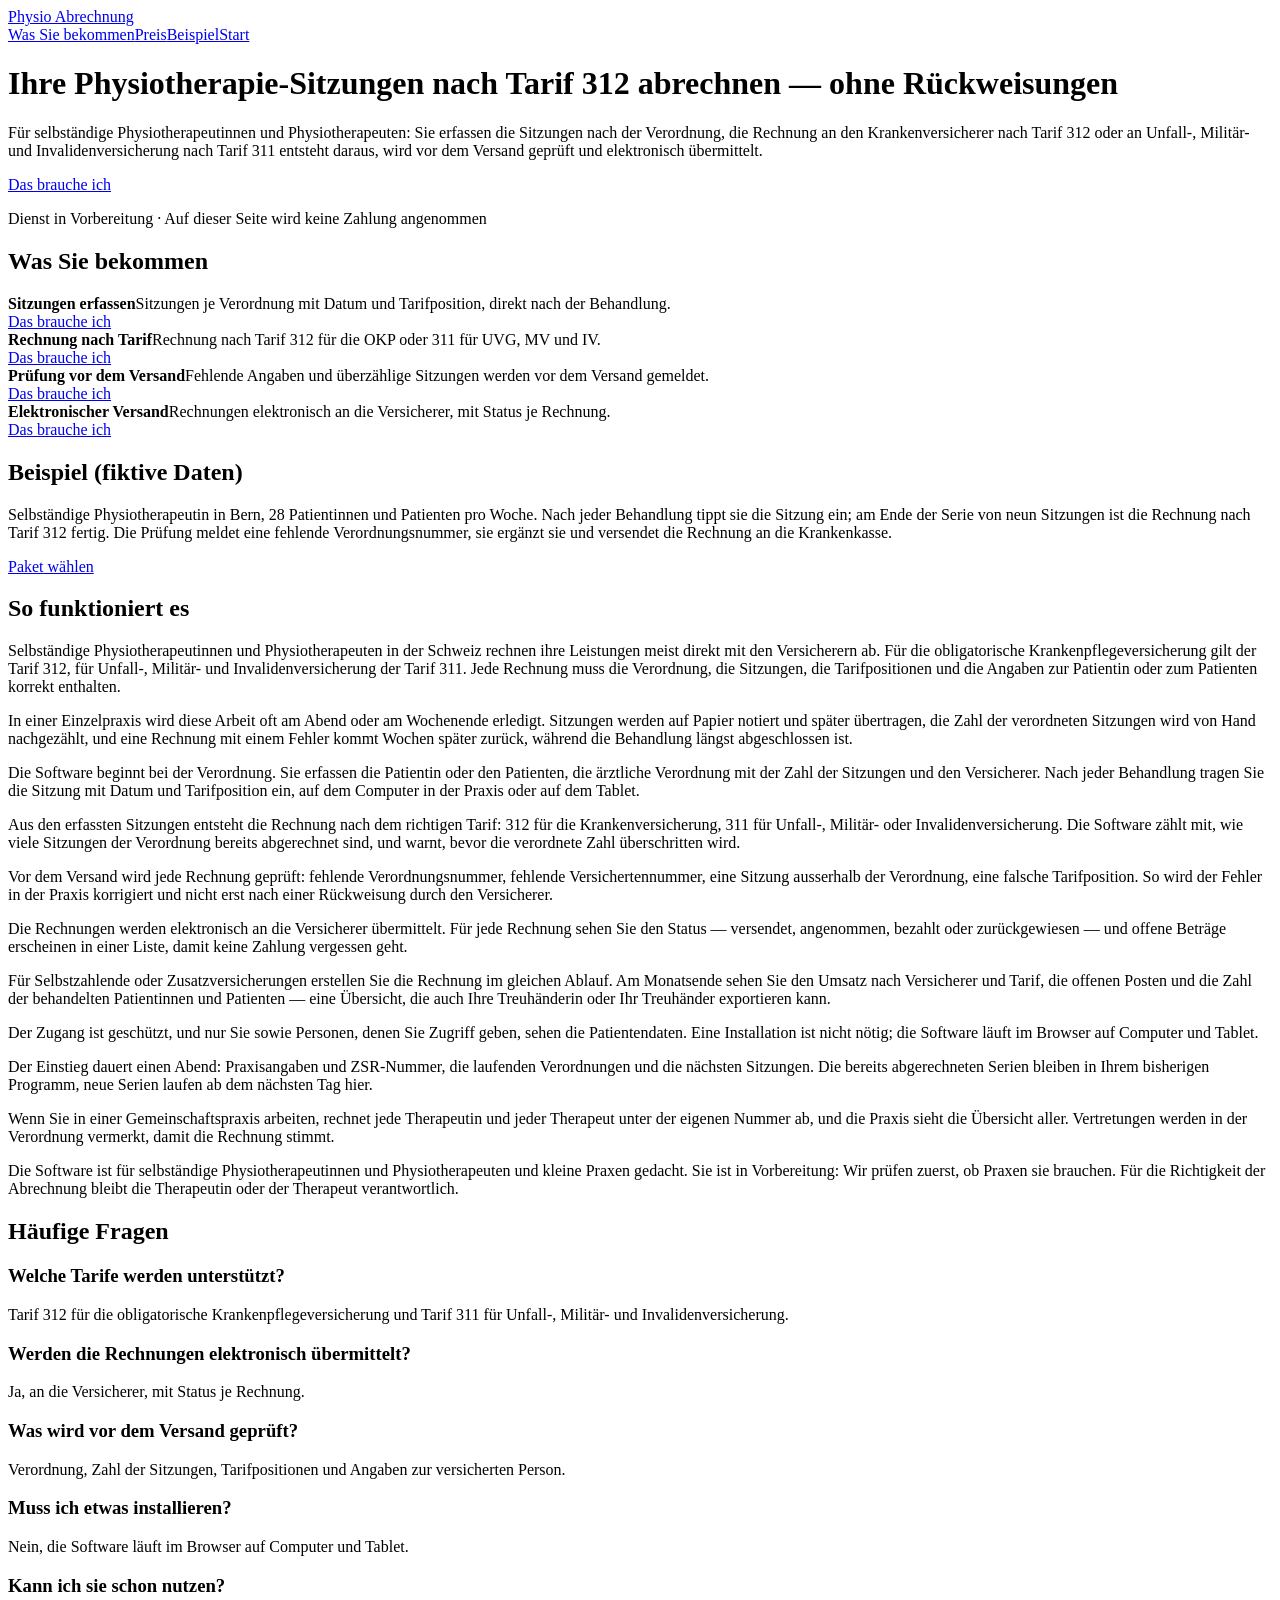
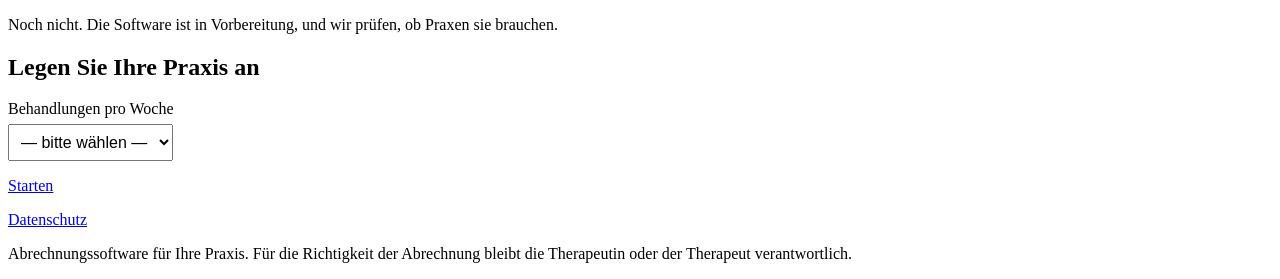
==== commit fa412135: "Главная: прежний вид — сравнение дизайна перенесено на тестовый домен (слово Владельца 10.11.2026, «" ====
--- a/index.html
+++ b/index.html
@@ -1,5 +1,5 @@
 <!doctype html>
-<html lang="de-CH" data-type="software" data-radius="soft" data-ground="sky" data-buttons="pill" data-motion>
+<html lang="de-CH">
 <head>
 <meta charset="utf-8">
 <!-- Google Tag Manager -->
@@ -15,19 +15,6 @@
 <meta name="description" content="Für Physiotherapeuten in der Schweiz: Sitzungen nach Tarif 312 und 311 erfassen und Rechnungen an die Versicherer elektronisch übermitteln.">
 <link rel="icon" href="favicon.svg">
 <link rel="stylesheet" href="style.css">
-<link rel="preconnect" href="https://fonts.googleapis.com">
-<link rel="preconnect" href="https://fonts.gstatic.com" crossorigin>
-<link href="https://fonts.googleapis.com/css2?family=Instrument+Sans:wdth,wght@75..100,400..700&family=DM+Mono:wght@400;500&display=swap" rel="stylesheet">
-<link rel="stylesheet" href="taste/system.css">
-<link rel="stylesheet" href="taste/ui/cards.css">
-<link rel="stylesheet" href="taste/motion/motion.css">
-<link rel="stylesheet" href="taste/layout/layout.css">
-<link rel="stylesheet" href="taste/ui/base.css">
-<link rel="stylesheet" href="taste/ui/window/fragment.css">
-<link rel="stylesheet" href="taste/ui/checklist/fragment.css">
-<link rel="stylesheet" href="taste/ui/doc/fragment.css">
-<link rel="stylesheet" href="taste/ui/notify/fragment.css">
-<link rel="stylesheet" href="variant.css">
 <script src="smoke.js" defer></script>
 <!-- faq-jsonld:start -->
 <script type="application/ld+json">
@@ -85,252 +72,75 @@
 <noscript><iframe src="https://www.googletagmanager.com/ns.html?id=GTM-N9XN5FND"
 height="0" width="0" style="display:none;visibility:hidden"></iframe></noscript>
 <!-- End Google Tag Manager (noscript) -->
-<!-- type: software
-     deal: hero centred, palette linen-harbour (the client's blue mark rules out the first deal's orange), type instrument,
-     radius soft, buttons pill, ground sky, nav-mega (flat), rhythm surface-pairs, close-type, footer-statement, mark ring
-     kit: taste/ (system.css, ui/cards.css, motion/motion.css, layout/layout.css, ui/base.css, four ui fragments; CSS only: no script that could take a click) -->
 
-<header class="nav">
-  <div class="wrap nav__bar">
-    <a class="nav__logo" href="index.html" data-ev="click_logo_home"><span class="mark" data-mark="ring" aria-hidden="true"></span>Physio Abrechnung</a>
-    <nav class="nav__links" aria-label="Hauptmenü">
-      <div class="nav__item"><a class="nav__link" href="#was" data-ev="click_nav_was">Was Sie bekommen</a></div>
-      <div class="nav__item"><a class="nav__link" href="price.html" data-ev="click_nav_preis">Preis</a></div>
-      <div class="nav__item"><a class="nav__link" href="#beispiel" data-ev="click_nav_beispiel">Beispiel</a></div>
-    </nav>
-    <div class="nav__actions">
-      <a class="btn btn--primary" href="#start" data-ev="click_nav_start">Start</a>
-    </div>
+<header><div class="wrap">
+  <div class="logo"><a href="index.html" data-ev="click_logo_home">Physio Abrechnung</a></div>
+  <nav class="top"><a href="#was" data-ev="click_nav_was">Was Sie bekommen</a><a href="price.html" data-ev="click_nav_preis">Preis</a><a href="#beispiel" data-ev="click_nav_beispiel">Beispiel</a><a href="#start" data-ev="click_nav_start">Start</a></nav>
+</div></header>
+
+<div class="wrap">
+  <div class="hero">
+    <h1>Ihre Physiotherapie-Sitzungen nach Tarif 312 abrechnen — ohne Rückweisungen</h1>
+    <p class="sub">Für selbständige Physiotherapeutinnen und Physiotherapeuten: Sie erfassen die Sitzungen nach der Verordnung, die Rechnung an den Krankenversicherer nach Tarif 312 oder an Unfall-, Militär- und Invalidenversicherung nach Tarif 311 entsteht daraus, wird vor dem Versand geprüft und elektronisch übermittelt.</p>
+    <a class="cta" href="price.html" data-ev="cta_click">Das brauche ich</a>
+    <p class="cta-note">Dienst in Vorbereitung · Auf dieser Seite wird keine Zahlung angenommen</p>
   </div>
-</header>
 
-<main id="top">
-  <section class="hero hero--centred" data-enter aria-labelledby="hero-h">
-    <div class="wrap"><div class="hero-text">
-      <div class="hero__c">
-        <p class="pill"><span>Tarif 312 und 311</span><span class="muted">Selbständige Praxen, Schweiz</span></p>
-        <h1 id="hero-h">Physiotherapie nach Tarif 312 abrechnen, ohne Rückweisungen</h1>
-        <p class="hero__lead">Sie erfassen die Sitzungen nach der Verordnung. Die Rechnung nach Tarif 312 oder 311 wird vor dem Versand geprüft und elektronisch übermittelt.</p>
-        <div class="btn-row"><a class="btn btn--primary" href="price.html" data-ev="cta_click">Das brauche ich<svg class="m-arrow" viewBox="0 0 12 12" aria-hidden="true"><path class="m-arrow__stem" d="M1 6h8"/><path class="m-arrow__head" d="M4.5 2.5 8 6l-3.5 3.5"/></svg></a></div>
-      </div>
-      <div class="hero__window" role="img" aria-label="Die Abrechnung zeigt die offenen Serien: bei Laura Brunner meldet die Prüfung eine fehlende Verordnungsnummer, die Rechnung von Sara Rossi ist angenommen">
-        <div class="stage"><div class="at-rise fit" style="--fit-max: 880px; --ax: 32px; --ay: 32px" aria-hidden="true">
-          <div class="ui ui-panel ui-win">
-            <div class="ui-win__bar">
-              <span class="ui-dots"><i></i><i></i><i></i></span>
-              <span class="ui-win__crumb">Abrechnung <i>/</i> <b>Serien</b></span>
-              <span class="ui-spacer"></span>
-              <span class="ui-win__search"><svg class="ui-icon" viewBox="0 0 16 16"><circle cx="7" cy="7" r="4.5"/><path d="m10.5 10.5 3 3"/></svg><span class="ui-win__ph">Suchen</span></span>
-            </div>
-            <div class="ui-win__body">
-              <div class="ui-win__side">
-                <span class="ui-win__nav is-on"><svg class="ui-icon" viewBox="0 0 16 16"><path d="M2.5 9h3l1 1.5h3l1-1.5h3"/><path d="M2.5 9 4 3.5h8L13.5 9v3.5h-11z"/></svg>Offen<em>4</em></span>
-                <span class="ui-win__nav"><svg class="ui-icon" viewBox="0 0 16 16"><path d="m3.5 8.4 2.8 2.8 6.2-6.4"/></svg>Geprüft</span>
-                <span class="ui-win__nav"><svg class="ui-icon" viewBox="0 0 16 16"><path d="M2.5 8h9M8.5 4.5 12 8l-3.5 3.5"/></svg>Versendet</span>
-                <span class="ui-win__label">Versicherer</span>
-                <span class="ui-win__nav"><span class="ui-win__hash">#</span>Krankenkasse</span>
-                <span class="ui-win__nav"><span class="ui-win__hash">#</span>UVG, MV, IV</span>
-              </div>
-              <div class="ui-win__main">
-                <div class="ui-win__cols"><span>Patientin</span><span>Serie</span><span>Status</span><span>Tag</span></div>
-                <ul class="ui-win__rows">
-                  <li class="ui-win__row is-sel"><span class="ui-avatar" data-tone="4">LB</span><span class="ui-win__who">Laura Brunner</span><span class="ui-win__sub">Tarif 312 · Verordnungsnummer fehlt</span><span class="ui-win__st is-you">Prüfen</span><span class="ui-win__age">Di</span></li>
-                  <li class="ui-win__row"><span class="ui-avatar" data-tone="2">MK</span><span class="ui-win__who">Marco Keller</span><span class="ui-win__sub">Tarif 311 · Unfallversicherung</span><span class="ui-win__st">Offen</span><span class="ui-win__age">Mo</span></li>
-                  <li class="ui-win__row"><span class="ui-avatar" data-tone="3">SR</span><span class="ui-win__who">Sara Rossi</span><span class="ui-win__sub">Tarif 312 · neun Sitzungen</span><span class="ui-win__st is-done">Angenommen</span><span class="ui-win__age">Fr</span></li>
-                  <li class="ui-win__row"><span class="ui-avatar" data-tone="1">NB</span><span class="ui-win__who">Nina Baumann</span><span class="ui-win__sub">Tarif 312 · Serie läuft</span><span class="ui-win__st">Offen</span><span class="ui-win__age">Do</span></li>
-                  <li class="ui-win__row"><span class="ui-avatar" data-tone="5">PM</span><span class="ui-win__who">Peter Meier</span><span class="ui-win__sub">Tarif 311 · Invalidenversicherung</span><span class="ui-win__st">Versendet</span><span class="ui-win__age">Mi</span></li>
-                  <li class="ui-win__row"><span class="ui-avatar" data-tone="3">AG</span><span class="ui-win__who">Anna Graf</span><span class="ui-win__sub">Tarif 312 · Krankenkasse</span><span class="ui-win__st is-done">Bezahlt</span><span class="ui-win__age">Mi</span></li>
-                </ul>
-              </div>
-            </div>
-          </div>
-        </div></div>
-      </div>
-    </div></div>
-  </section>
-
-  <section id="was" class="ground-surface" data-view="features_view" aria-labelledby="was-h">
-    <div class="wrap">
-      <div class="section-head">
-        <h2 id="was-h">Was Sie bekommen. <span class="muted">Von der Verordnung bis zum Versand, in einem Ablauf.</span></h2>
-      </div>
-      <div class="grid">
-        <article class="card card--row span-3">
-          <h3>Sitzungen erfassen</h3>
-          <p>Sitzungen je Verordnung mit Datum und Tarifposition, direkt nach der Behandlung.</p>
-          <a class="link card__link" href="price.html" data-ev="feature_sitzungen">Das brauche ich</a>
-          <div class="panel panel--inset" role="img" aria-label="Eine Serie mit sechs von neun erfassten Sitzungen">
-            <div class="stage stage--fade-b"><div class="at-rise fit" style="--fit-max: 340px; --ax: 16px; --ay: 20px" aria-hidden="true">
-              <div class="ui ui-panel ui-checks">
-                <div class="ui-checks__head"><div class="ui-title">Serie Brunner</div><div class="ui-spacer"></div><div class="ui-meta">6 von 9</div></div>
-                <div class="ui-checks__bar"><i style="--k:0.67"></i></div>
-                <ul class="ui-checks__list">
-                  <li class="ui-check is-done"><div class="ui-check__box"><svg viewBox="0 0 16 16"><path d="m4.5 8.2 2.3 2.3 4.7-5"/></svg></div><div class="ui-check__label">Sitzung 5 · Pos. 7301</div></li>
-                  <li class="ui-check is-done"><div class="ui-check__box"><svg viewBox="0 0 16 16"><path d="m4.5 8.2 2.3 2.3 4.7-5"/></svg></div><div class="ui-check__label">Sitzung 6 · heute</div></li>
-                  <li class="ui-check"><div class="ui-check__box"><svg viewBox="0 0 16 16"><path d="m4.5 8.2 2.3 2.3 4.7-5"/></svg></div><div class="ui-check__label">Sitzung 7 · Donnerstag</div></li>
-                  <li class="ui-check"><div class="ui-check__box"><svg viewBox="0 0 16 16"><path d="m4.5 8.2 2.3 2.3 4.7-5"/></svg></div><div class="ui-check__label">Sitzung 8 · Montag</div></li>
-                </ul>
-              </div>
-            </div></div>
-          </div>
-        </article>
-        <article class="card card--row span-3">
-          <h3>Rechnung nach Tarif</h3>
-          <p>Rechnung nach Tarif 312 für die OKP oder 311 für UVG, MV und IV.</p>
-          <a class="link card__link" href="price.html" data-ev="feature_rechnung">Das brauche ich</a>
-          <div class="panel panel--inset" role="img" aria-label="Eine Rechnung, dem richtigen Tarif zugeordnet">
-            <div class="stage stage--fade-b"><div class="at-rise fit" style="--fit-max: 340px; --ax: 16px; --ay: 20px" aria-hidden="true">
-              <div class="ui ui-doc">
-                <div class="ui-doc__page">
-                  <div class="ui-doc__label">Rechnung · Laura Brunner</div>
-                  <div class="ui-doc__title">Tarif 312 · Krankenkasse</div>
-                  <div class="ui-doc__text">Neun Sitzungen nach Verordnung, <mark class="ui-doc__mark is-on">Position 7301</mark>.</div>
-                  <div class="ui-doc__text">Unfall, Militär und IV: <mark class="ui-doc__mark is-seen">Tarif 311</mark>.</div>
-                </div>
-              </div>
-            </div></div>
-          </div>
-        </article>
-        <article class="card card--row span-3">
-          <h3>Prüfung vor dem Versand</h3>
-          <p>Fehlende Angaben und überzählige Sitzungen werden vor dem Versand gemeldet.</p>
-          <a class="link card__link" href="price.html" data-ev="feature_pruefung">Das brauche ich</a>
-          <div class="panel panel--inset" role="img" aria-label="Die Prüfung meldet eine fehlende Nummer und eine überzählige Sitzung">
-            <div class="stage stage--fade-b"><div class="at-rise fit" style="--fit-max: 340px; --ax: 16px; --ay: 20px" aria-hidden="true">
-              <div class="ui ui-notify">
-                <ul class="ui-notify__list">
-                  <li class="ui-note"><div class="ui-note__ico"><svg class="ui-icon" viewBox="0 0 16 16"><path d="M8 2.5 14 13H2z"/><path d="M8 6.5v3M8 11.5v.01"/></svg></div><div class="ui-note__text"><div class="ui-note__title">Nummer fehlt</div><div class="ui-note__body">Serie Brunner, Verordnung</div></div></li>
-                  <li class="ui-note"><div class="ui-note__ico"><svg class="ui-icon" viewBox="0 0 16 16"><path d="M8 2.5 14 13H2z"/><path d="M8 6.5v3M8 11.5v.01"/></svg></div><div class="ui-note__text"><div class="ui-note__title">Sitzung zu viel</div><div class="ui-note__body">Serie Keller, über der Verordnung</div></div></li>
-                  <li class="ui-note"><div class="ui-note__ico"><svg class="ui-icon" viewBox="0 0 16 16"><path d="m3.5 8.4 2.8 2.8 6.2-6.4"/></svg></div><div class="ui-note__text"><div class="ui-note__title">Keine Hinweise</div><div class="ui-note__body">Rechnung Rossi</div></div></li>
-                </ul>
-              </div>
-            </div></div>
-          </div>
-        </article>
-        <article class="card card--row span-3">
-          <h3>Elektronischer Versand</h3>
-          <p>Rechnungen elektronisch an die Versicherer, mit Status je Rechnung.</p>
-          <a class="link card__link" href="price.html" data-ev="feature_versand">Das brauche ich</a>
-          <div class="panel panel--inset" role="img" aria-label="Der Status je Rechnung: angenommen, versendet, bezahlt">
-            <div class="stage stage--fade-b"><div class="at-rise fit" style="--fit-max: 340px; --ay: 20px; --ax: 8px" aria-hidden="true">
-              <div class="ui ui-panel ui-win ui-win--compact">
-                <div class="ui-win__bar"><div class="ui-dots"><i></i><i></i><i></i></div><div class="ui-win__crumb">Versand <i>/</i> <b>Status</b></div></div>
-                <div class="ui-win__body">
-                  <div class="ui-win__main">
-                    <ul class="ui-win__rows">
-                      <li class="ui-win__row"><div class="ui-avatar" data-tone="4">LB</div><div class="ui-win__who">Brunner</div><div class="ui-win__sub">Krankenkasse</div><div class="ui-win__st is-done">Angenommen</div></li>
-                      <li class="ui-win__row"><div class="ui-avatar" data-tone="2">MK</div><div class="ui-win__who">Keller</div><div class="ui-win__sub">Unfallversicherung</div><div class="ui-win__st">Versendet</div></li>
-                      <li class="ui-win__row"><div class="ui-avatar" data-tone="3">SR</div><div class="ui-win__who">Rossi</div><div class="ui-win__sub">Krankenkasse</div><div class="ui-win__st is-done">Bezahlt</div></li>
-                    </ul>
-                  </div>
-                </div>
-              </div>
-            </div></div>
-          </div>
-        </article>
-      </div>
+  <section id="was" data-view="features_view">
+    <h2>Was Sie bekommen</h2>
+    <div class="grid">
+      <div class="card"><b>Sitzungen erfassen</b><span>Sitzungen je Verordnung mit Datum und Tarifposition, direkt nach der Behandlung.</span><br><a class="btn" href="price.html" data-ev="feature_sitzungen">Das brauche ich</a></div>
+      <div class="card"><b>Rechnung nach Tarif</b><span>Rechnung nach Tarif 312 für die OKP oder 311 für UVG, MV und IV.</span><br><a class="btn" href="price.html" data-ev="feature_rechnung">Das brauche ich</a></div>
+      <div class="card"><b>Prüfung vor dem Versand</b><span>Fehlende Angaben und überzählige Sitzungen werden vor dem Versand gemeldet.</span><br><a class="btn" href="price.html" data-ev="feature_pruefung">Das brauche ich</a></div>
+      <div class="card"><b>Elektronischer Versand</b><span>Rechnungen elektronisch an die Versicherer, mit Status je Rechnung.</span><br><a class="btn" href="price.html" data-ev="feature_versand">Das brauche ich</a></div>
     </div>
   </section>
 
-  <section id="beispiel" data-view="example_view" aria-labelledby="beispiel-h">
-    <div class="wrap">
-      <div class="section-head">
-        <p class="t-label muted">Fiktive Daten</p>
-        <h2 id="beispiel-h">Ein Beispiel aus einer Einzelpraxis in Bern</h2>
-      </div>
-      <div class="grid grid--top fill">
-        <div class="split-col span-5">
-          <p class="t-lead">Selbständige Physiotherapeutin in Bern, 28 Patientinnen und Patienten pro Woche. Nach jeder Behandlung tippt sie die Sitzung ein; am Ende der Serie von neun Sitzungen ist die Rechnung nach Tarif 312 fertig. Die Prüfung meldet eine fehlende Verordnungsnummer, sie ergänzt sie und versendet die Rechnung an die Krankenkasse.</p>
-          <div class="btn-row split-col__end"><a class="btn btn--primary" href="price.html" data-ev="click_cta_after_example">Paket wählen<svg class="m-arrow" viewBox="0 0 12 12" aria-hidden="true"><path class="m-arrow__stem" d="M1 6h8"/><path class="m-arrow__head" d="M4.5 2.5 8 6l-3.5 3.5"/></svg></a></div>
-        </div>
-        <div class="frame frame--fill span-6 start-7" role="img" aria-label="Die Serie Brunner: neun Sitzungen erfasst, die Prüfung mit der fehlenden Verordnungsnummer, die Ergänzung und der Versand an die Krankenkasse">
-          <div class="stage stage--fade-b"><div class="at-rise fit" style="--fit-max: 440px; --ax: 32px; --ay: 48px" aria-hidden="true">
-            <div class="ui ui-panel ui-checks">
-              <div class="ui-checks__head"><div class="ui-title">Serie Brunner · Tarif 312</div><div class="ui-spacer"></div><div class="ui-meta">3 von 4</div></div>
-              <div class="ui-checks__bar"><i style="--k:0.75"></i></div>
-              <ul class="ui-checks__list">
-                <li class="ui-check is-done"><span class="ui-check__box"><svg viewBox="0 0 16 16"><path d="m4.5 8.2 2.3 2.3 4.7-5"/></svg></span><span class="ui-check__label">Neun Sitzungen erfasst, Rechnung erstellt</span></li>
-                <li class="ui-check is-done"><span class="ui-check__box"><svg viewBox="0 0 16 16"><path d="m4.5 8.2 2.3 2.3 4.7-5"/></svg></span><span class="ui-check__label">Prüfung: Verordnungsnummer fehlt</span></li>
-                <li class="ui-check is-done"><span class="ui-check__box"><svg viewBox="0 0 16 16"><path d="m4.5 8.2 2.3 2.3 4.7-5"/></svg></span><span class="ui-check__label">Nummer in der Praxis ergänzt</span></li>
-                <li class="ui-check"><span class="ui-check__box"><svg viewBox="0 0 16 16"><path d="m4.5 8.2 2.3 2.3 4.7-5"/></svg></span><span class="ui-check__label">Elektronisch an die Krankenkasse</span></li>
-              </ul>
-            </div>
-          </div></div>
-        </div>
-      </div>
-    </div>
+  <section id="beispiel" data-view="example_view">
+    <h2>Beispiel (fiktive Daten)</h2>
+    <p class="fine">Selbständige Physiotherapeutin in Bern, 28 Patientinnen und Patienten pro Woche. Nach jeder Behandlung tippt sie die Sitzung ein; am Ende der Serie von neun Sitzungen ist die Rechnung nach Tarif 312 fertig. Die Prüfung meldet eine fehlende Verordnungsnummer, sie ergänzt sie und versendet die Rechnung an die Krankenkasse.</p>
+    <a class="cta" href="price.html" data-ev="click_cta_after_example">Paket wählen</a>
   </section>
 <!-- seo-tekst:start -->
-  <section id="opis" class="ground-surface" style="--h: 2" aria-labelledby="opis-h">
-    <div class="wrap">
-      <div class="section-head"><h2 id="opis-h">So funktioniert es</h2></div>
-      <div class="grid">
-        <div class="span-6 stack-5">
+  <section id="opis">
+    <h2>So funktioniert es</h2>
     <p>Selbständige Physiotherapeutinnen und Physiotherapeuten in der Schweiz rechnen ihre Leistungen meist direkt mit den Versicherern ab. Für die obligatorische Krankenpflegeversicherung gilt der Tarif 312, für Unfall-, Militär- und Invalidenversicherung der Tarif 311. Jede Rechnung muss die Verordnung, die Sitzungen, die Tarifpositionen und die Angaben zur Patientin oder zum Patienten korrekt enthalten.</p>
     <p>In einer Einzelpraxis wird diese Arbeit oft am Abend oder am Wochenende erledigt. Sitzungen werden auf Papier notiert und später übertragen, die Zahl der verordneten Sitzungen wird von Hand nachgezählt, und eine Rechnung mit einem Fehler kommt Wochen später zurück, während die Behandlung längst abgeschlossen ist.</p>
     <p>Die Software beginnt bei der Verordnung. Sie erfassen die Patientin oder den Patienten, die ärztliche Verordnung mit der Zahl der Sitzungen und den Versicherer. Nach jeder Behandlung tragen Sie die Sitzung mit Datum und Tarifposition ein, auf dem Computer in der Praxis oder auf dem Tablet.</p>
     <p>Aus den erfassten Sitzungen entsteht die Rechnung nach dem richtigen Tarif: 312 für die Krankenversicherung, 311 für Unfall-, Militär- oder Invalidenversicherung. Die Software zählt mit, wie viele Sitzungen der Verordnung bereits abgerechnet sind, und warnt, bevor die verordnete Zahl überschritten wird.</p>
     <p>Vor dem Versand wird jede Rechnung geprüft: fehlende Verordnungsnummer, fehlende Versichertennummer, eine Sitzung ausserhalb der Verordnung, eine falsche Tarifposition. So wird der Fehler in der Praxis korrigiert und nicht erst nach einer Rückweisung durch den Versicherer.</p>
     <p>Die Rechnungen werden elektronisch an die Versicherer übermittelt. Für jede Rechnung sehen Sie den Status — versendet, angenommen, bezahlt oder zurückgewiesen — und offene Beträge erscheinen in einer Liste, damit keine Zahlung vergessen geht.</p>
-        </div>
-        <div class="span-6 stack-5">
     <p>Für Selbstzahlende oder Zusatzversicherungen erstellen Sie die Rechnung im gleichen Ablauf. Am Monatsende sehen Sie den Umsatz nach Versicherer und Tarif, die offenen Posten und die Zahl der behandelten Patientinnen und Patienten — eine Übersicht, die auch Ihre Treuhänderin oder Ihr Treuhänder exportieren kann.</p>
     <p>Der Zugang ist geschützt, und nur Sie sowie Personen, denen Sie Zugriff geben, sehen die Patientendaten. Eine Installation ist nicht nötig; die Software läuft im Browser auf Computer und Tablet.</p>
     <p>Der Einstieg dauert einen Abend: Praxisangaben und ZSR-Nummer, die laufenden Verordnungen und die nächsten Sitzungen. Die bereits abgerechneten Serien bleiben in Ihrem bisherigen Programm, neue Serien laufen ab dem nächsten Tag hier.</p>
     <p>Wenn Sie in einer Gemeinschaftspraxis arbeiten, rechnet jede Therapeutin und jeder Therapeut unter der eigenen Nummer ab, und die Praxis sieht die Übersicht aller. Vertretungen werden in der Verordnung vermerkt, damit die Rechnung stimmt.</p>
     <p>Die Software ist für selbständige Physiotherapeutinnen und Physiotherapeuten und kleine Praxen gedacht. Sie ist in Vorbereitung: Wir prüfen zuerst, ob Praxen sie brauchen. Für die Richtigkeit der Abrechnung bleibt die Therapeutin oder der Therapeut verantwortlich.</p>
-        </div>
-      </div>
-    </div>
   </section>
-  <section id="faq" aria-labelledby="faq-h">
-    <div class="wrap">
-      <div class="grid grid--top">
-        <div class="section-head span-5"><h2 id="faq-h">Häufige Fragen</h2></div>
-        <div class="faq span-6 start-7">
-    <div class="faq__item"><h3>Welche Tarife werden unterstützt?</h3>
-    <p>Tarif 312 für die obligatorische Krankenpflegeversicherung und Tarif 311 für Unfall-, Militär- und Invalidenversicherung.</p></div>
-    <div class="faq__item"><h3>Werden die Rechnungen elektronisch übermittelt?</h3>
-    <p>Ja, an die Versicherer, mit Status je Rechnung.</p></div>
-    <div class="faq__item"><h3>Was wird vor dem Versand geprüft?</h3>
-    <p>Verordnung, Zahl der Sitzungen, Tarifpositionen und Angaben zur versicherten Person.</p></div>
-    <div class="faq__item"><h3>Muss ich etwas installieren?</h3>
-    <p>Nein, die Software läuft im Browser auf Computer und Tablet.</p></div>
-    <div class="faq__item"><h3>Kann ich sie schon nutzen?</h3>
-    <p>Noch nicht. Die Software ist in Vorbereitung, und wir prüfen, ob Praxen sie brauchen.</p></div>
-        </div>
-      </div>
-    </div>
+  <section id="faq">
+    <h2>Häufige Fragen</h2>
+    <h3>Welche Tarife werden unterstützt?</h3>
+    <p>Tarif 312 für die obligatorische Krankenpflegeversicherung und Tarif 311 für Unfall-, Militär- und Invalidenversicherung.</p>
+    <h3>Werden die Rechnungen elektronisch übermittelt?</h3>
+    <p>Ja, an die Versicherer, mit Status je Rechnung.</p>
+    <h3>Was wird vor dem Versand geprüft?</h3>
+    <p>Verordnung, Zahl der Sitzungen, Tarifpositionen und Angaben zur versicherten Person.</p>
+    <h3>Muss ich etwas installieren?</h3>
+    <p>Nein, die Software läuft im Browser auf Computer und Tablet.</p>
+    <h3>Kann ich sie schon nutzen?</h3>
+    <p>Noch nicht. Die Software ist in Vorbereitung, und wir prüfen, ob Praxen sie brauchen.</p>
   </section>
 <!-- seo-tekst:end -->
-  <section id="start" class="ground-inverse" data-view="start_view" aria-labelledby="start-h">
-    <div class="wrap">
-      <div class="closing__cta close--type">
-        <div class="section-head">
-          <h2 id="start-h">Legen Sie Ihre Praxis an</h2>
-          <p>Sagen Sie uns, wie viele Behandlungen Sie pro Woche abrechnen.</p>
-        </div>
-        <div class="form">
-          <div class="field"><label for="behandlungen">Behandlungen pro Woche</label><select id="behandlungen" data-ev-focus="form_start"><option value="">— bitte wählen —</option><option>Bis 20</option><option>20–50</option><option>50–100</option><option>Mehr als 100</option></select></div>
-        </div>
-        <a class="btn btn--primary btn--xl btn--wide" href="price.html" data-ev="form_submit_click">Starten<svg class="m-arrow" viewBox="0 0 12 12" aria-hidden="true"><path class="m-arrow__stem" d="M1 6h8"/><path class="m-arrow__head" d="M4.5 2.5 8 6l-3.5 3.5"/></svg></a>
-        <p class="t-small">Dienst in Vorbereitung. Auf dieser Seite wird keine Zahlung angenommen.</p>
-      </div>
-    </div>
+  <section id="start" data-view="start_view">
+    <h2>Legen Sie Ihre Praxis an</h2>
+    <p><label>Behandlungen pro Woche<br><select data-ev-focus="form_start" style="margin-top:6px;padding:8px;font-size:16px"><option value="">— bitte wählen —</option><option>Bis 20</option><option>20–50</option><option>50–100</option><option>Mehr als 100</option></select></label></p>
+    <a class="cta" href="price.html" data-ev="form_submit_click">Starten</a>
   </section>
-</main>
+</div>
 
-<footer class="footer footer--statement">
-  <div class="wrap">
-    <div class="grid grid--top">
-      <div class="span-6"><p class="footer__mark"><span class="mark" data-mark="ring" aria-hidden="true"></span>Physio Abrechnung</p></div>
-      <div class="span-5 start-8 stack-4">
-        <p>Abrechnungssoftware für Ihre Praxis. Für die Richtigkeit der Abrechnung bleibt die Therapeutin oder der Therapeut verantwortlich.</p>
-        <p><a class="link" href="privacy.html" data-ev="click_legal_privacy">Datenschutz</a></p>
-      </div>
-    </div>
-  </div>
-</footer>
+<footer><div class="wrap">
+  <p><a href="privacy.html" data-ev="click_legal_privacy">Datenschutz</a></p>
+  <p class="muted">Abrechnungssoftware für Ihre Praxis. Für die Richtigkeit der Abrechnung bleibt die Therapeutin oder der Therapeut verantwortlich.</p>
+</div></footer>
 
 </body>
 </html>
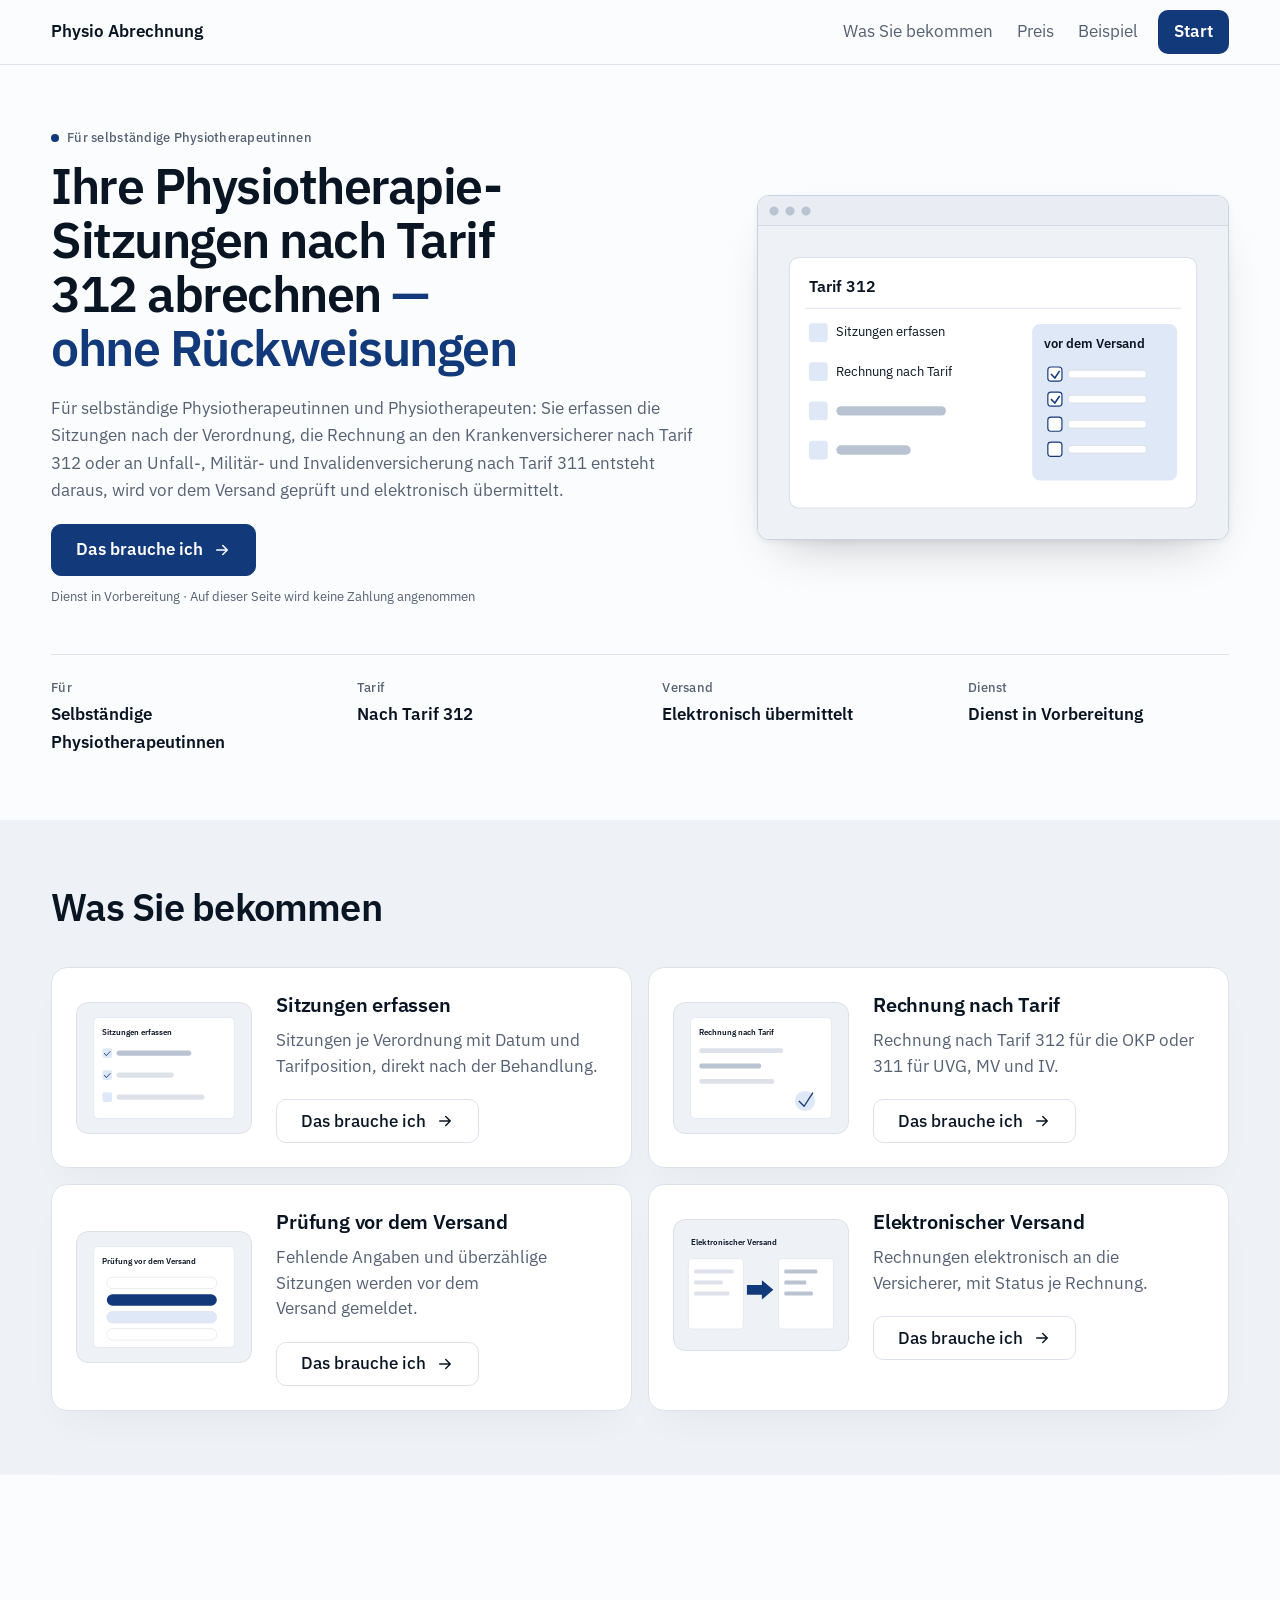
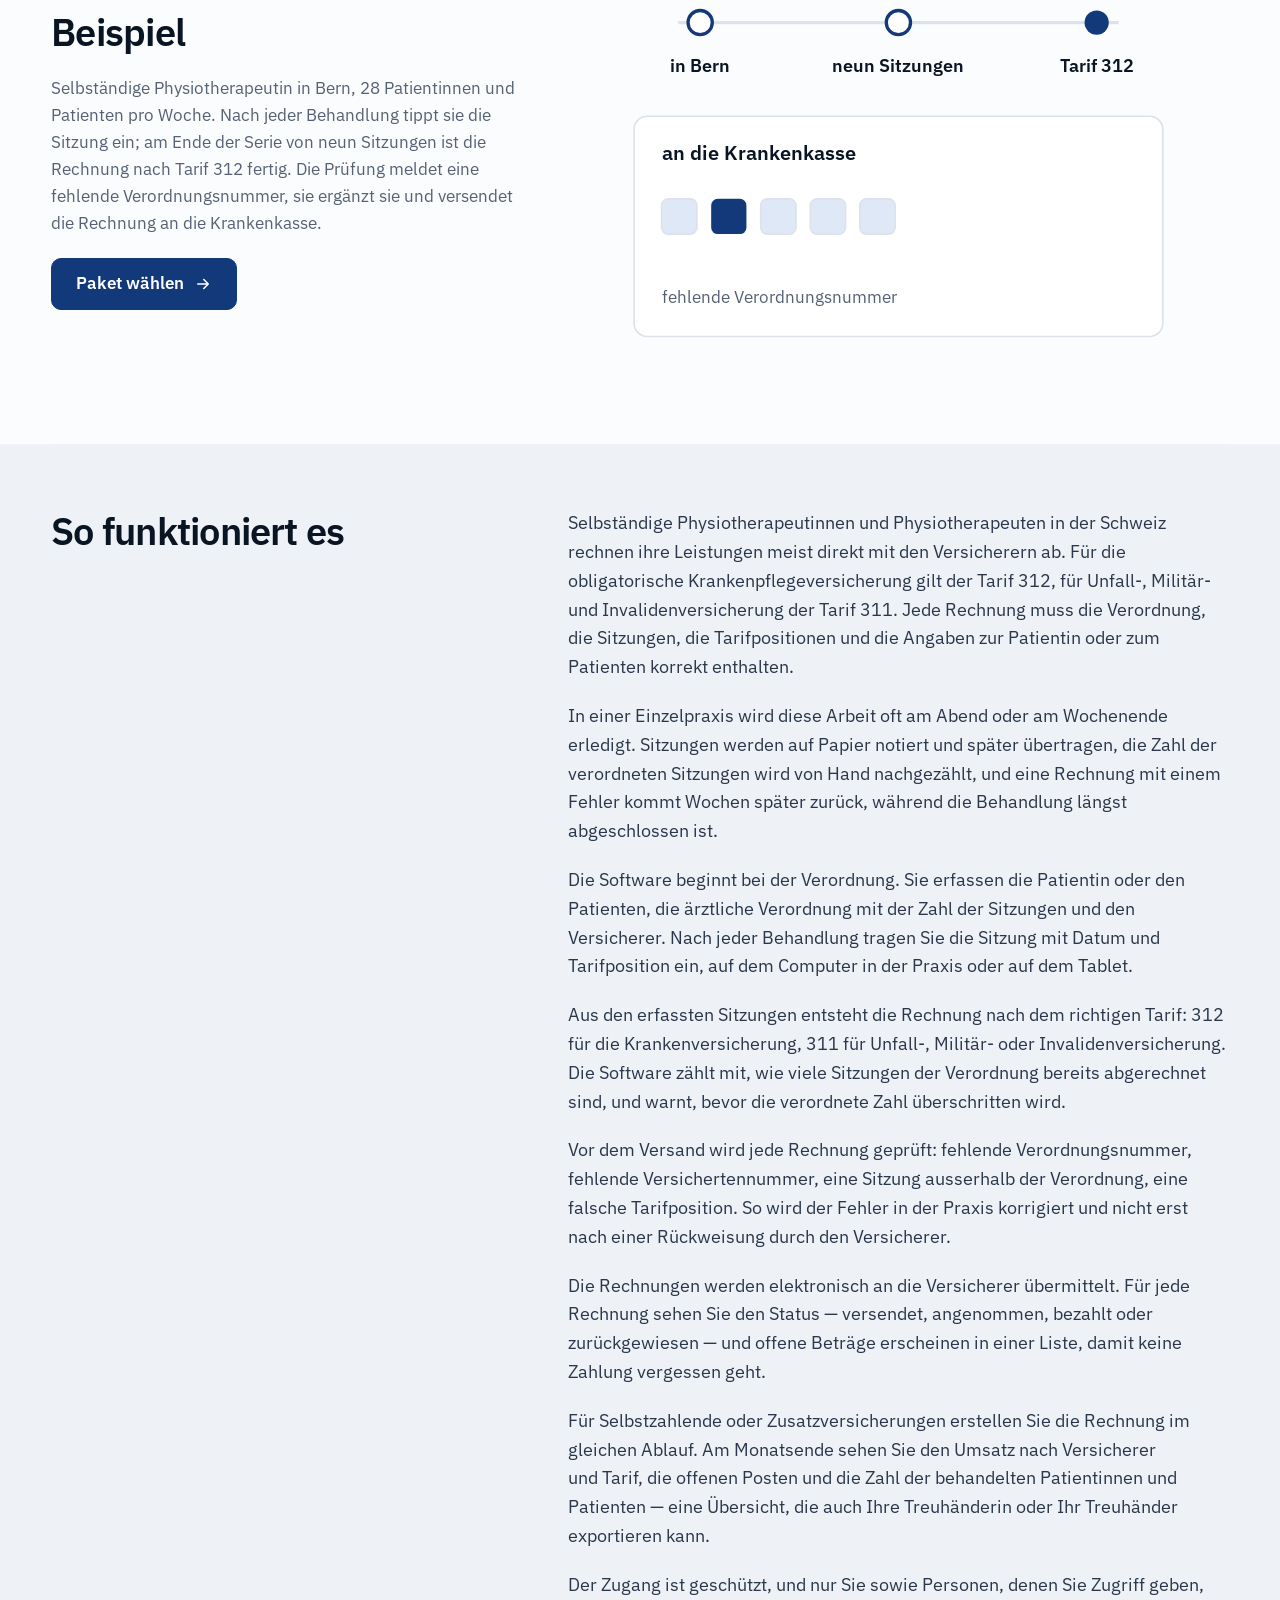
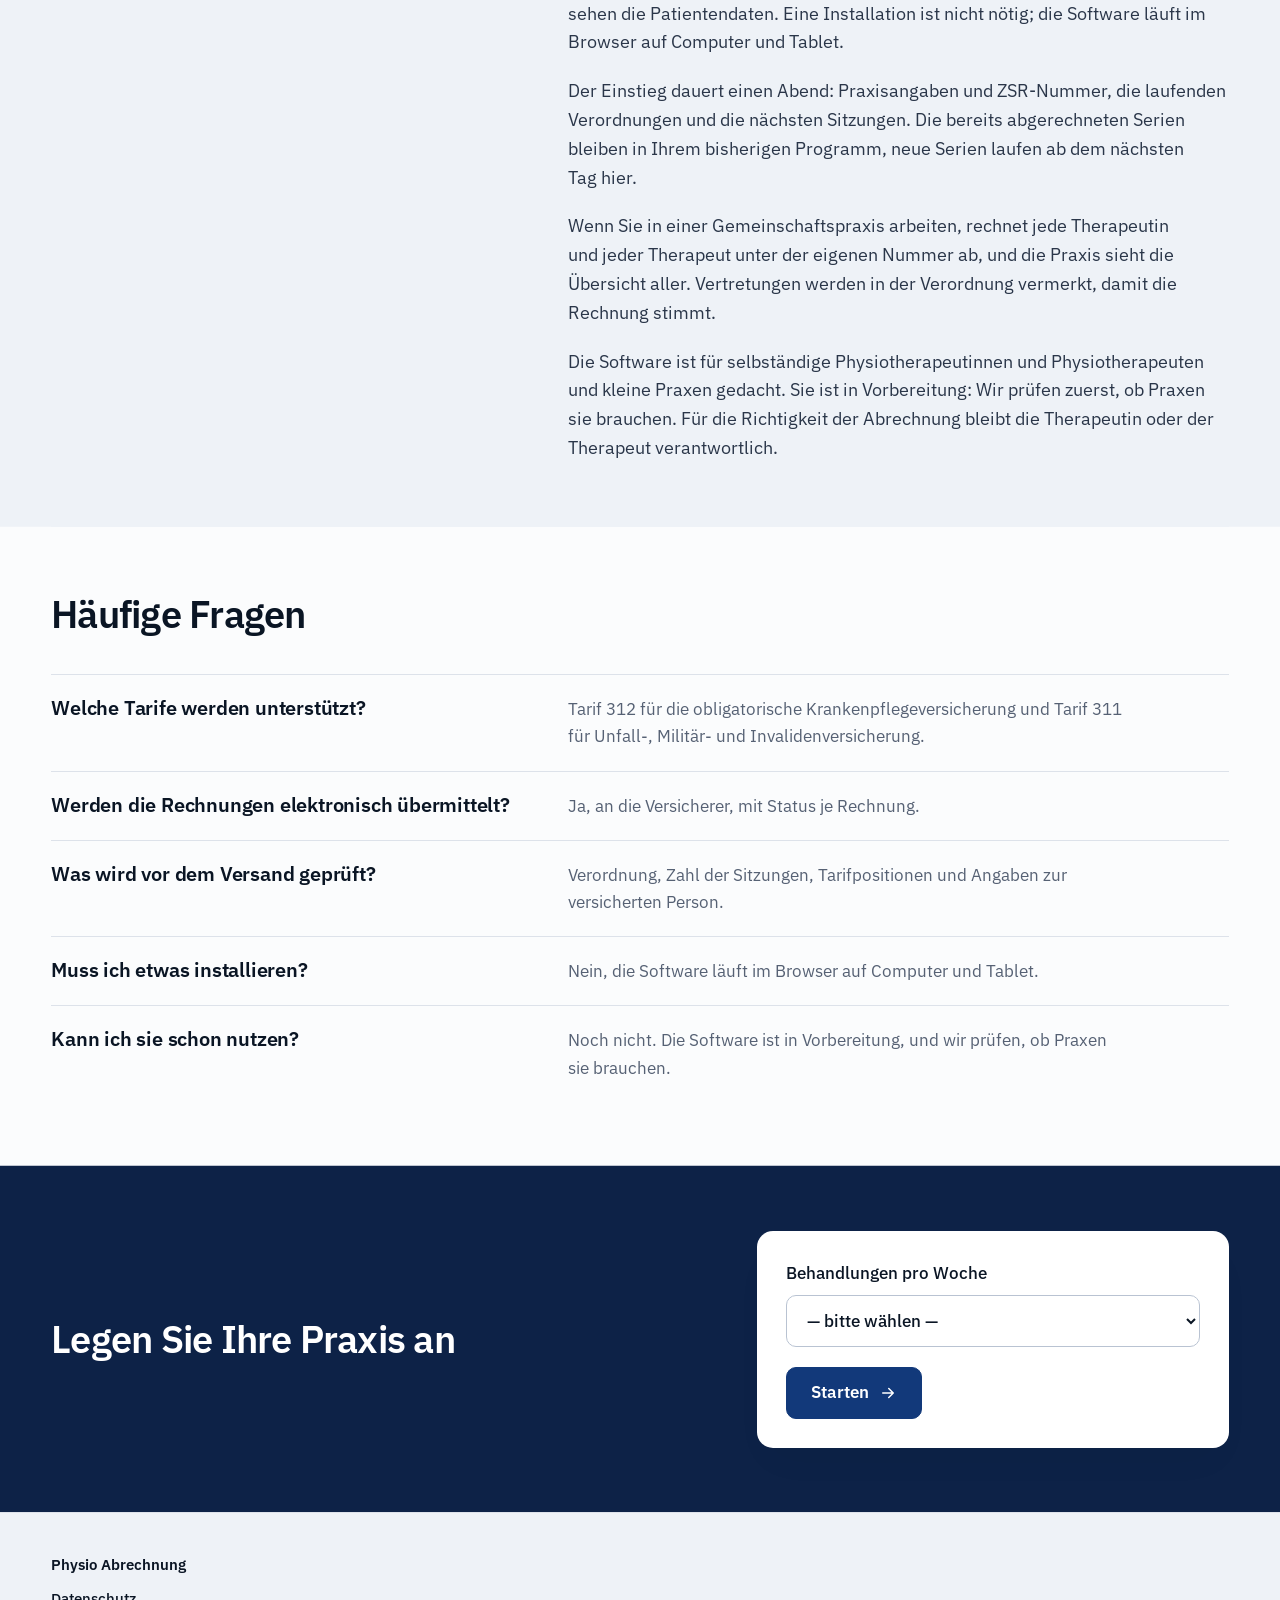
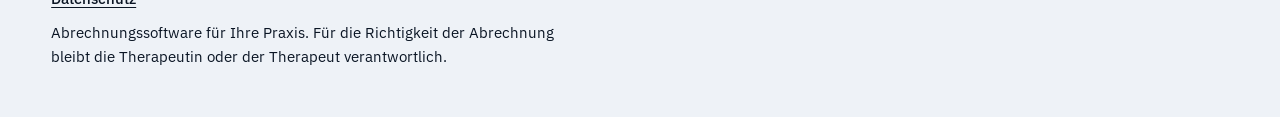
==== commit 566669d5: "Main page: design sample (rollout) Co-Authored-By: Claude Fable 5.2 <noreply@anthropic.com>" ====
--- a/index.html
+++ b/index.html
@@ -15,6 +15,10 @@
 <meta name="description" content="Für Physiotherapeuten in der Schweiz: Sitzungen nach Tarif 312 und 311 erfassen und Rechnungen an die Versicherer elektronisch übermitteln.">
 <link rel="icon" href="favicon.svg">
 <link rel="stylesheet" href="style.css">
+<link rel="preconnect" href="https://fonts.googleapis.com">
+<link rel="preconnect" href="https://fonts.gstatic.com" crossorigin>
+<link rel="stylesheet" href="https://fonts.googleapis.com/css2?family=IBM+Plex+Sans:wght@400;500;600&display=swap">
+<link rel="stylesheet" href="variant.css">
 <script src="smoke.js" defer></script>
 <!-- faq-jsonld:start -->
 <script type="application/ld+json">
@@ -73,38 +77,68 @@
 height="0" width="0" style="display:none;visibility:hidden"></iframe></noscript>
 <!-- End Google Tag Manager (noscript) -->
 
-<header><div class="wrap">
-  <div class="logo"><a href="index.html" data-ev="click_logo_home">Physio Abrechnung</a></div>
-  <nav class="top"><a href="#was" data-ev="click_nav_was">Was Sie bekommen</a><a href="price.html" data-ev="click_nav_preis">Preis</a><a href="#beispiel" data-ev="click_nav_beispiel">Beispiel</a><a href="#start" data-ev="click_nav_start">Start</a></nav>
+<header><div class="shell">
+  <a class="home" href="index.html" data-ev="click_logo_home">Physio Abrechnung</a>
+  <nav><a href="#was" data-ev="click_nav_was">Was Sie bekommen</a><a href="price.html" data-ev="click_nav_preis">Preis</a><a href="#beispiel" data-ev="click_nav_beispiel">Beispiel</a><a href="#start" data-ev="click_nav_start">Start</a></nav>
 </div></header>
 
-<div class="wrap">
-  <div class="hero">
-    <h1>Ihre Physiotherapie-Sitzungen nach Tarif 312 abrechnen — ohne Rückweisungen</h1>
-    <p class="sub">Für selbständige Physiotherapeutinnen und Physiotherapeuten: Sie erfassen die Sitzungen nach der Verordnung, die Rechnung an den Krankenversicherer nach Tarif 312 oder an Unfall-, Militär- und Invalidenversicherung nach Tarif 311 entsteht daraus, wird vor dem Versand geprüft und elektronisch übermittelt.</p>
-    <a class="cta" href="price.html" data-ev="cta_click">Das brauche ich</a>
-    <p class="cta-note">Dienst in Vorbereitung · Auf dieser Seite wird keine Zahlung angenommen</p>
-  </div>
+<main class="shell">
+  <section class="split">
+    <div class="stack">
+      <p class="meta rise"><span class="dot"></span> Für selbständige Physiotherapeutinnen</p>
+      <h1 class="rise" style="--i:1" data-len="long">Ihre Physiotherapie-Sitzungen nach Tarif 312 abrechnen&nbsp;<span class="soft">— ohne Rückweisungen</span></h1>
+      <p class="rise" style="--i:2">Für selbständige Physiotherapeutinnen und Physiotherapeuten: Sie erfassen die Sitzungen nach der Verordnung, die Rechnung an den Krankenversicherer nach Tarif 312 oder an Unfall-, Militär- und Invalidenversicherung nach Tarif 311 entsteht daraus, wird vor dem Versand geprüft und elektronisch übermittelt.</p>
+      <a class="button rise" style="--i:3" href="price.html" data-ev="cta_click">Das brauche ich</a>
+      <p class="meta rise" style="--i:4">Dienst in Vorbereitung · Auf dieser Seite wird keine Zahlung angenommen</p>
+    </div>
+    <figure class="window rise" style="--i:2"><svg aria-hidden="true" focusable="false" class="shot" xmlns="http://www.w3.org/2000/svg" viewBox="0 0 1200 800"><rect width="1200" height="800" fill="#eef2f7" /><rect x="80" y="80" width="1040" height="640" rx="24" fill="#ffffff" stroke="#dde2ea" stroke-width="3" /><text x="130" y="168" font-size="40" fill="#0a1524" font-weight="600">Tarif 312</text><line x1="120" y1="210" x2="1080" y2="210" stroke="#dde2ea" stroke-width="3" /><rect x="130" y="248" width="48" height="48" rx="8" fill="#dfe8f7" /><text x="200" y="282" font-size="32" fill="#0a1524">Sitzungen erfassen</text><rect x="130" y="348" width="48" height="48" rx="8" fill="#dfe8f7" /><text x="200" y="382" font-size="32" fill="#0a1524">Rechnung nach Tarif</text><rect x="130" y="448" width="48" height="48" rx="8" fill="#dfe8f7" /><rect x="200" y="460" width="280" height="24" rx="12" fill="#b9c3d2" /><rect x="130" y="548" width="48" height="48" rx="8" fill="#dfe8f7" /><rect x="200" y="560" width="190" height="24" rx="12" fill="#b9c3d2" /><rect x="700" y="250" width="370" height="400" rx="20" fill="#dfe8f7" /><text x="730" y="312" font-size="32" fill="#0a1524" font-weight="600">vor dem Versand</text><rect x="740" y="360" width="36" height="36" rx="8" fill="#ffffff" stroke="#12397a" stroke-width="3" /><rect x="792" y="368" width="200" height="20" rx="8" fill="#ffffff" stroke="#dde2ea" stroke-width="3" /><polyline points="748,378 758,388 770,370" fill="none" stroke="#12397a" stroke-width="4" /><rect x="740" y="424" width="36" height="36" rx="8" fill="#ffffff" stroke="#12397a" stroke-width="3" /><rect x="792" y="432" width="200" height="20" rx="8" fill="#ffffff" stroke="#dde2ea" stroke-width="3" /><polyline points="748,442 758,452 770,434" fill="none" stroke="#12397a" stroke-width="4" /><rect x="740" y="488" width="36" height="36" rx="8" fill="#ffffff" stroke="#12397a" stroke-width="3" /><rect x="792" y="496" width="200" height="20" rx="8" fill="#ffffff" stroke="#dde2ea" stroke-width="3" /><rect x="740" y="552" width="36" height="36" rx="8" fill="#ffffff" stroke="#12397a" stroke-width="3" /><rect x="792" y="560" width="200" height="20" rx="8" fill="#ffffff" stroke="#dde2ea" stroke-width="3" /></svg></figure>
+    <dl class="facts">
+      <div><dt>Für</dt><dd>Selbständige Physiotherapeutinnen</dd></div>
+      <div><dt>Tarif</dt><dd>Nach Tarif 312</dd></div>
+      <div><dt>Versand</dt><dd>Elektronisch übermittelt</dd></div>
+      <div><dt>Dienst</dt><dd>Dienst in Vorbereitung</dd></div>
+    </dl>
+  </section>
 
   <section id="was" data-view="features_view">
-    <h2>Was Sie bekommen</h2>
-    <div class="grid">
-      <div class="card"><b>Sitzungen erfassen</b><span>Sitzungen je Verordnung mit Datum und Tarifposition, direkt nach der Behandlung.</span><br><a class="btn" href="price.html" data-ev="feature_sitzungen">Das brauche ich</a></div>
-      <div class="card"><b>Rechnung nach Tarif</b><span>Rechnung nach Tarif 312 für die OKP oder 311 für UVG, MV und IV.</span><br><a class="btn" href="price.html" data-ev="feature_rechnung">Das brauche ich</a></div>
-      <div class="card"><b>Prüfung vor dem Versand</b><span>Fehlende Angaben und überzählige Sitzungen werden vor dem Versand gemeldet.</span><br><a class="btn" href="price.html" data-ev="feature_pruefung">Das brauche ich</a></div>
-      <div class="card"><b>Elektronischer Versand</b><span>Rechnungen elektronisch an die Versicherer, mit Status je Rechnung.</span><br><a class="btn" href="price.html" data-ev="feature_versand">Das brauche ich</a></div>
+    <div class="stack"><h2>Was Sie bekommen</h2></div>
+    <div class="bento">
+      <article class="tile stack reveal">
+        <div class="art"><svg aria-hidden="true" focusable="false" xmlns="http://www.w3.org/2000/svg" viewBox="0 0 800 600"><rect width="800" height="600" fill="#eef2f7" /><rect x="80" y="70" width="640" height="460" rx="22" fill="#ffffff" stroke="#dde2ea" stroke-width="3" /><text x="120" y="150" font-size="36" fill="#0a1524" font-weight="600">Sitzungen erfassen</text><rect x="120" y="210" width="44" height="44" rx="8" fill="#dfe8f7" /><rect x="184" y="220" width="340" height="24" rx="12" fill="#b9c3d2" /><polyline points="128,232 138,244 156,224" fill="none" stroke="#12397a" stroke-width="4" /><rect x="120" y="310" width="44" height="44" rx="8" fill="#dfe8f7" /><rect x="184" y="320" width="260" height="24" rx="12" fill="#dde2ea" /><polyline points="128,332 138,344 156,324" fill="none" stroke="#12397a" stroke-width="4" /><rect x="120" y="410" width="44" height="44" rx="8" fill="#dfe8f7" /><rect x="184" y="420" width="400" height="24" rx="12" fill="#dde2ea" /></svg></div>
+        <h3>Sitzungen erfassen</h3><p>Sitzungen je Verordnung mit Datum und Tarifposition, direkt nach der Behandlung.</p>
+        <a class="button quiet" href="price.html" data-ev="feature_sitzungen">Das brauche ich</a>
+      </article>
+      <article class="tile stack reveal">
+        <div class="art"><svg aria-hidden="true" focusable="false" xmlns="http://www.w3.org/2000/svg" viewBox="0 0 800 600"><rect width="800" height="600" fill="#eef2f7" /><rect x="80" y="70" width="640" height="460" rx="22" fill="#ffffff" stroke="#dde2ea" stroke-width="3" /><text x="120" y="150" font-size="36" fill="#0a1524" font-weight="600">Rechnung nach Tarif</text><rect x="120" y="210" width="380" height="22" rx="8" fill="#dde2ea" /><rect x="120" y="280" width="280" height="22" rx="8" fill="#b9c3d2" /><rect x="120" y="350" width="340" height="22" rx="8" fill="#dde2ea" /><circle cx="600" cy="450" r="46" fill="#dfe8f7" /><polyline points="572,450 596,474 636,412" fill="none" stroke="#12397a" stroke-width="6" /></svg></div>
+        <h3>Rechnung nach Tarif</h3><p>Rechnung nach Tarif 312 für die OKP oder 311 für UVG, MV und IV.</p>
+        <a class="button quiet" href="price.html" data-ev="feature_rechnung">Das brauche ich</a>
+      </article>
+      <article class="tile stack reveal">
+        <div class="art"><svg aria-hidden="true" focusable="false" xmlns="http://www.w3.org/2000/svg" viewBox="0 0 800 600"><rect width="800" height="600" fill="#eef2f7" /><rect x="80" y="70" width="640" height="460" rx="22" fill="#ffffff" stroke="#dde2ea" stroke-width="3" /><text x="120" y="150" font-size="36" fill="#0a1524" font-weight="600">Prüfung vor dem Versand</text><rect x="140" y="210" width="500" height="52" rx="26" fill="#ffffff" stroke="#dde2ea" stroke-width="3" /><rect x="140" y="288" width="500" height="52" rx="26" fill="#12397a" /><rect x="140" y="366" width="500" height="52" rx="26" fill="#dfe8f7" stroke="#dde2ea" stroke-width="3" /><rect x="140" y="444" width="500" height="52" rx="26" fill="#ffffff" stroke="#dde2ea" stroke-width="3" /></svg></div>
+        <h3>Prüfung vor dem Versand</h3><p>Fehlende Angaben und überzählige Sitzungen werden vor dem Versand gemeldet.</p>
+        <a class="button quiet" href="price.html" data-ev="feature_pruefung">Das brauche ich</a>
+      </article>
+      <article class="tile stack reveal">
+        <div class="art"><svg aria-hidden="true" focusable="false" xmlns="http://www.w3.org/2000/svg" viewBox="0 0 800 600"><rect width="800" height="600" fill="#eef2f7" /><text x="80" y="120" font-size="36" fill="#0a1524" font-weight="600">Elektronischer Versand</text><rect x="70" y="180" width="250" height="320" rx="16" fill="#ffffff" stroke="#dde2ea" stroke-width="3" /><rect x="480" y="180" width="250" height="320" rx="16" fill="#ffffff" stroke="#dde2ea" stroke-width="3" /><rect x="96" y="230" width="180" height="18" rx="6" fill="#dde2ea" /><rect x="506" y="230" width="150" height="18" rx="6" fill="#b9c3d2" /><rect x="96" y="280" width="130" height="18" rx="6" fill="#dde2ea" /><rect x="506" y="280" width="100" height="18" rx="6" fill="#b9c3d2" /><rect x="96" y="330" width="160" height="18" rx="6" fill="#dde2ea" /><rect x="506" y="330" width="130" height="18" rx="6" fill="#b9c3d2" /><polygon points="336,300 404,300 404,278 456,322 404,366 404,344 336,344" fill="#12397a" /></svg></div>
+        <h3>Elektronischer Versand</h3><p>Rechnungen elektronisch an die Versicherer, mit Status je Rechnung.</p>
+        <a class="button quiet" href="price.html" data-ev="feature_versand">Das brauche ich</a>
+      </article>
     </div>
   </section>
 
-  <section id="beispiel" data-view="example_view">
-    <h2>Beispiel (fiktive Daten)</h2>
-    <p class="fine">Selbständige Physiotherapeutin in Bern, 28 Patientinnen und Patienten pro Woche. Nach jeder Behandlung tippt sie die Sitzung ein; am Ende der Serie von neun Sitzungen ist die Rechnung nach Tarif 312 fertig. Die Prüfung meldet eine fehlende Verordnungsnummer, sie ergänzt sie und versendet die Rechnung an die Krankenkasse.</p>
-    <a class="cta" href="price.html" data-ev="click_cta_after_example">Paket wählen</a>
+  <section id="beispiel" data-view="example_view" class="split flip">
+    <div class="stack">
+      <h2>Beispiel</h2>
+      <p>Selbständige Physiotherapeutin in Bern, 28 Patientinnen und Patienten pro Woche. Nach jeder Behandlung tippt sie die Sitzung ein; am Ende der Serie von neun Sitzungen ist die Rechnung nach Tarif 312 fertig. Die Prüfung meldet eine fehlende Verordnungsnummer, sie ergänzt sie und versendet die Rechnung an die Krankenkasse.</p>
+    <a class="button" href="price.html" data-ev="click_cta_after_example">Paket wählen</a>
+    </div>
+<svg aria-hidden="true" focusable="false" class="shot reveal" xmlns="http://www.w3.org/2000/svg" viewBox="0 0 1200 800"><rect width="1200" height="800" fill="#eef2f7" /><line x1="200" y1="150" x2="1000" y2="150" stroke="#dde2ea" stroke-width="6" /><circle cx="240" cy="150" r="22" fill="#ffffff" stroke="#12397a" stroke-width="6" /><text x="240" y="240" font-size="32" fill="#0a1524" font-weight="600" text-anchor="middle">in Bern</text><circle cx="600" cy="150" r="22" fill="#ffffff" stroke="#12397a" stroke-width="6" /><text x="600" y="240" font-size="32" fill="#0a1524" font-weight="600" text-anchor="middle">neun Sitzungen</text><circle cx="960" cy="150" r="22" fill="#12397a" /><text x="960" y="240" font-size="32" fill="#0a1524" font-weight="600" text-anchor="middle">Tarif 312</text><rect x="120" y="320" width="960" height="400" rx="24" fill="#ffffff" stroke="#dde2ea" stroke-width="3" /><text x="170" y="400" font-size="36" fill="#0a1524" font-weight="600">an die Krankenkasse</text><rect x="170" y="470" width="64" height="64" rx="12" fill="#dfe8f7" stroke="#dde2ea" stroke-width="3" /><rect x="260" y="470" width="64" height="64" rx="12" fill="#12397a" /><rect x="350" y="470" width="64" height="64" rx="12" fill="#dfe8f7" stroke="#dde2ea" stroke-width="3" /><rect x="440" y="470" width="64" height="64" rx="12" fill="#dfe8f7" stroke="#dde2ea" stroke-width="3" /><rect x="530" y="470" width="64" height="64" rx="12" fill="#dfe8f7" stroke="#dde2ea" stroke-width="3" /><text x="170" y="660" font-size="30" fill="#566174">fehlende Verordnungsnummer</text></svg>
   </section>
 <!-- seo-tekst:start -->
-  <section id="opis">
-    <h2>So funktioniert es</h2>
-    <p>Selbständige Physiotherapeutinnen und Physiotherapeuten in der Schweiz rechnen ihre Leistungen meist direkt mit den Versicherern ab. Für die obligatorische Krankenpflegeversicherung gilt der Tarif 312, für Unfall-, Militär- und Invalidenversicherung der Tarif 311. Jede Rechnung muss die Verordnung, die Sitzungen, die Tarifpositionen und die Angaben zur Patientin oder zum Patienten korrekt enthalten.</p>
+  <section id="opis" class="split flip">
+    <div class="stack"><h2>So funktioniert es</h2></div>
+    <div class="stack">
+      <p>Selbständige Physiotherapeutinnen und Physiotherapeuten in der Schweiz rechnen ihre Leistungen meist direkt mit den Versicherern ab. Für die obligatorische Krankenpflegeversicherung gilt der Tarif 312, für Unfall-, Militär- und Invalidenversicherung der Tarif 311. Jede Rechnung muss die Verordnung, die Sitzungen, die Tarifpositionen und die Angaben zur Patientin oder zum Patienten korrekt enthalten.</p>
     <p>In einer Einzelpraxis wird diese Arbeit oft am Abend oder am Wochenende erledigt. Sitzungen werden auf Papier notiert und später übertragen, die Zahl der verordneten Sitzungen wird von Hand nachgezählt, und eine Rechnung mit einem Fehler kommt Wochen später zurück, während die Behandlung längst abgeschlossen ist.</p>
     <p>Die Software beginnt bei der Verordnung. Sie erfassen die Patientin oder den Patienten, die ärztliche Verordnung mit der Zahl der Sitzungen und den Versicherer. Nach jeder Behandlung tragen Sie die Sitzung mit Datum und Tarifposition ein, auf dem Computer in der Praxis oder auf dem Tablet.</p>
     <p>Aus den erfassten Sitzungen entsteht die Rechnung nach dem richtigen Tarif: 312 für die Krankenversicherung, 311 für Unfall-, Militär- oder Invalidenversicherung. Die Software zählt mit, wie viele Sitzungen der Verordnung bereits abgerechnet sind, und warnt, bevor die verordnete Zahl überschritten wird.</p>
@@ -115,31 +149,34 @@
     <p>Der Einstieg dauert einen Abend: Praxisangaben und ZSR-Nummer, die laufenden Verordnungen und die nächsten Sitzungen. Die bereits abgerechneten Serien bleiben in Ihrem bisherigen Programm, neue Serien laufen ab dem nächsten Tag hier.</p>
     <p>Wenn Sie in einer Gemeinschaftspraxis arbeiten, rechnet jede Therapeutin und jeder Therapeut unter der eigenen Nummer ab, und die Praxis sieht die Übersicht aller. Vertretungen werden in der Verordnung vermerkt, damit die Rechnung stimmt.</p>
     <p>Die Software ist für selbständige Physiotherapeutinnen und Physiotherapeuten und kleine Praxen gedacht. Sie ist in Vorbereitung: Wir prüfen zuerst, ob Praxen sie brauchen. Für die Richtigkeit der Abrechnung bleibt die Therapeutin oder der Therapeut verantwortlich.</p>
+    </div>
   </section>
   <section id="faq">
-    <h2>Häufige Fragen</h2>
-    <h3>Welche Tarife werden unterstützt?</h3>
-    <p>Tarif 312 für die obligatorische Krankenpflegeversicherung und Tarif 311 für Unfall-, Militär- und Invalidenversicherung.</p>
-    <h3>Werden die Rechnungen elektronisch übermittelt?</h3>
-    <p>Ja, an die Versicherer, mit Status je Rechnung.</p>
-    <h3>Was wird vor dem Versand geprüft?</h3>
-    <p>Verordnung, Zahl der Sitzungen, Tarifpositionen und Angaben zur versicherten Person.</p>
-    <h3>Muss ich etwas installieren?</h3>
-    <p>Nein, die Software läuft im Browser auf Computer und Tablet.</p>
-    <h3>Kann ich sie schon nutzen?</h3>
-    <p>Noch nicht. Die Software ist in Vorbereitung, und wir prüfen, ob Praxen sie brauchen.</p>
+    <div class="stack"><h2>Häufige Fragen</h2></div>
+    <div class="rows">
+      <div class="split flip"><h3>Welche Tarife werden unterstützt?</h3><p>Tarif 312 für die obligatorische Krankenpflegeversicherung und Tarif 311 für Unfall-, Militär- und Invalidenversicherung.</p></div>
+      <div class="split flip"><h3>Werden die Rechnungen elektronisch übermittelt?</h3><p>Ja, an die Versicherer, mit Status je Rechnung.</p></div>
+      <div class="split flip"><h3>Was wird vor dem Versand geprüft?</h3><p>Verordnung, Zahl der Sitzungen, Tarifpositionen und Angaben zur versicherten Person.</p></div>
+      <div class="split flip"><h3>Muss ich etwas installieren?</h3><p>Nein, die Software läuft im Browser auf Computer und Tablet.</p></div>
+      <div class="split flip"><h3>Kann ich sie schon nutzen?</h3><p>Noch nicht. Die Software ist in Vorbereitung, und wir prüfen, ob Praxen sie brauchen.</p></div>
+    </div>
   </section>
 <!-- seo-tekst:end -->
-  <section id="start" data-view="start_view">
-    <h2>Legen Sie Ihre Praxis an</h2>
-    <p><label>Behandlungen pro Woche<br><select data-ev-focus="form_start" style="margin-top:6px;padding:8px;font-size:16px"><option value="">— bitte wählen —</option><option>Bis 20</option><option>20–50</option><option>50–100</option><option>Mehr als 100</option></select></label></p>
-    <a class="cta" href="price.html" data-ev="form_submit_click">Starten</a>
+  <section id="start" data-view="start_view" class="split">
+    <div class="stack">
+      <h2>Legen Sie Ihre Praxis an</h2>
+    </div>
+    <div class="tile stack">
+      <label>Behandlungen pro Woche<select data-ev-focus="form_start"><option value="">— bitte wählen —</option><option>Bis 20</option><option>20–50</option><option>50–100</option><option>Mehr als 100</option></select></label>
+      <a class="button" href="price.html" data-ev="form_submit_click">Starten</a>
+    </div>
   </section>
-</div>
+</main>
 
-<footer><div class="wrap">
+<footer><div class="shell">
+  <p><b>Physio Abrechnung</b></p>
   <p><a href="privacy.html" data-ev="click_legal_privacy">Datenschutz</a></p>
-  <p class="muted">Abrechnungssoftware für Ihre Praxis. Für die Richtigkeit der Abrechnung bleibt die Therapeutin oder der Therapeut verantwortlich.</p>
+  <p>Abrechnungssoftware für Ihre Praxis. Für die Richtigkeit der Abrechnung bleibt die Therapeutin oder der Therapeut verantwortlich.</p>
 </div></footer>
 
 </body>
--- a/variant.css
+++ b/variant.css
@@ -0,0 +1,210 @@
+/* Final sample v13 — one layer (СМ-45): tokens in :root, then general rules.
+   Owner's ten choices: layout 17 · IBM Plex Sans · navy palette · background 06 (grey bands, dark form band) ·
+   shape 02 (medium radius) · cards 05 (2×2, picture on the side) · hero 07 (picture in a window frame) ·
+   density 02 (compact) · header 07 (button in header, light-grey footer) · motion 04 (load cascade only).
+   Four commands on top: polish (whole) · emil-design-eng (interaction layer, no image placeholder colour) ·
+   mobile-native (safe areas, footer press) · typeset (measure, leading and tracking per role, fallback face). */
+
+/* fallback with Plex metrics: the swap from Segoe UI / Arial does not reflow lines */
+@font-face { font-family: "Plex Fallback"; src: local("Segoe UI"), local("Arial"); size-adjust: 101.7%; ascent-override: 100.8%; descent-override: 27%; line-gap-override: 0%; }
+
+:root {
+  /* colour — one blue accent; white text on it passes AA */
+  --canvas: #fbfcfd;
+  --surface: #ffffff;
+  --ink: #0a1524;
+  --steel: #566174;
+  --line: #dde2ea;
+  --line-strong: #b9c3d2;
+  --accent: #12397a;
+  --accent-hover: #0d2247;              /* the dark band colour, no new hue */
+  --accent-wash: #dfe8f7;
+  --focus: #2f6fd6;
+  --band-grey: #eef2f7;
+  --band-dark: #0d2247;
+  --shadow: 0 20px 40px -15px rgba(0, 0, 0, .05);
+  /* type — one family; the larger the type, the tighter tracking and leading */
+  --font-sans: "IBM Plex Sans", "Plex Fallback", "Segoe UI", system-ui, sans-serif;
+  --text-display: clamp(2.25rem, 5vw, 3.75rem);
+  --text-h2: clamp(1.75rem, 3vw, 2.5rem);
+  --text-h3: 1.25rem;
+  --text-body: 1.0625rem;
+  --text-meta: .8125rem;
+  --tracking-display: -.03em;
+  --tracking: -.02em;
+  --tracking-h3: -.01em;
+  --leading-display: 1.08;
+  --leading-tight: 1.15;
+  --leading-h3: 1.3;
+  --leading-body: 1.6;                  /* 1.55 on phones */
+  --leading-snug: 1.5;                  /* short measure in cards */
+  --measure: 56ch;                      /* about 70 characters of Plex per line */
+  --measure-lead: 41.5rem;               /* hero lead keeps two lines at 1280; rem, because ch on an animated element can resolve against the fallback face */
+  /* space, shape */
+  --max: 1400px;
+  --gutter: clamp(1rem, 4vw, 4rem);
+  --section: 4rem;                      /* 3rem on phones */
+  --gap: clamp(1.5rem, 3.5vw, 3.5rem);
+  --head-gap: clamp(1.75rem, 3vw, 2.5rem);
+  --pad-card: 1.75rem;                  /* 1.5rem on phones */
+  --radius-card: 1rem;
+  --radius-inner: .75rem;
+  --radius-control: .625rem;            /* fields, buttons, header links */
+  --header-h: 65px;                     /* sticky header with its border; 57px on phones */
+  /* motion — UI feedback under 300ms */
+  --ease-out: cubic-bezier(.23, 1, .32, 1);
+  --dur: .15s;                          /* hover, colour */
+  --dur-press: .16s;
+  --dur-rise: .5s;                      /* first-screen cascade item */
+  --stagger: 60ms;
+  --press: .97;
+  --arrow: url("data:image/svg+xml,%3Csvg xmlns='http://www.w3.org/2000/svg' viewBox='0 0 24 24' fill='none' stroke='%23000' stroke-width='2' stroke-linecap='round' stroke-linejoin='round'%3E%3Cpath d='M5 12h14M13 6l6 6-6 6'/%3E%3C/svg%3E");
+}
+@media (max-width: 767px) {
+  :root { --section: 3rem; --gap: max(2rem, 5vw); --pad-card: 1.5rem; --leading-body: 1.55; --header-h: 57px; }
+}
+
+/* base */
+*, *::before, *::after { box-sizing: border-box; }
+html { scroll-behavior: smooth; scroll-padding-top: var(--header-h); -webkit-text-size-adjust: 100%; text-size-adjust: 100%; }
+body { margin: 0; background: var(--canvas); color: var(--ink); font: 400 var(--text-body)/var(--leading-body) var(--font-sans); -webkit-font-smoothing: antialiased; -moz-osx-font-smoothing: grayscale; text-rendering: optimizeLegibility; font-synthesis: none; }
+h1, h2, h3 { margin: 0; color: var(--ink); font-weight: 600; letter-spacing: var(--tracking); line-height: var(--leading-tight); text-wrap: balance; }
+h1 { font-size: var(--text-display); letter-spacing: var(--tracking-display); line-height: var(--leading-display); }
+/* long headlines (German, Polish, Russian…): the page sets data-len on h1 — long: over 70 characters, xlong: over 100 */
+h1[data-len="long"] { --text-display: clamp(2.125rem, 4vw, 3.125rem); }
+h1[data-len="xlong"] { --text-display: clamp(2rem, 3.6vw, 2.875rem); }
+h3, dd { hyphens: auto; hyphenate-limit-chars: 12 4 4; }   /* long words in narrow cards and facts; the headline is not hyphenated */
+h2 { font-size: var(--text-h2); }
+h3 { font-size: var(--text-h3); letter-spacing: var(--tracking-h3); line-height: var(--leading-h3); }
+p { margin: 0; color: var(--steel); max-width: var(--measure); }
+h1 + p { max-width: var(--measure-lead); }
+p, dd { text-wrap: pretty; }
+h1, h2, h3, p, dd { overflow-wrap: anywhere; }   /* anywhere, not break-word: it also shrinks the column's minimum width */
+.tile p { hyphens: auto; }
+b { font-weight: 600; color: var(--ink); }
+a { color: inherit; text-decoration-thickness: from-font; text-underline-offset: .2em; }
+img { max-width: 100%; -webkit-user-drag: none; }
+::selection { background: var(--accent-wash); color: var(--ink); }
+:focus-visible, select:focus { outline: 2px solid var(--focus); outline-offset: 3px; }
+select:focus:not(:focus-visible) { outline: 0; }
+
+/* layout */
+.shell { max-width: var(--max); margin: 0 auto; padding: 0 max(var(--gutter), env(safe-area-inset-right, 0px)) 0 max(var(--gutter), env(safe-area-inset-left, 0px)); }
+section { padding: var(--section) 0; border-top: 1px solid transparent; }   /* 1px seam between blocks */
+main > section:first-child { border-top: 0; }
+main > section:not(.split) > * + * { margin-top: var(--head-gap); }
+.split { display: grid; grid-template-columns: var(--cols, minmax(0, 7fr) minmax(0, 5fr)); gap: 1.5rem var(--gap); }
+.flip { --cols: minmax(0, 5fr) minmax(0, 7fr); }
+.split:has(> .stack + p) { --cols: minmax(0, 1fr); row-gap: .625rem; }   /* a bare sub-line sits under its heading */
+section.split > .stack:first-child { align-self: center; }                 /* the shorter side centres against the taller */
+.stack { display: grid; gap: 1.25rem; align-content: start; justify-items: start; }
+.split > *, .stack > *, .bento > * { min-width: 0; }   /* a long word must wrap inside its column, not widen it (rollout: German pages) */
+.stack > .meta + :is(h1, h2) { margin-top: -.5rem; }                       /* eyebrow belongs to its heading */
+.stack > h3 + p { margin-top: -.625rem; }                                  /* card title belongs to its text */
+.bento { display: grid; grid-template-columns: repeat(2, minmax(0, 1fr)); gap: 1rem; }
+
+/* block backgrounds: grey bands, one dark form band (full-bleed) */
+main > section:has(> .bento), #opis { --band: var(--band-grey); }   /* cards block by structure: every page has its own id */
+#start { --band: var(--band-dark); --ink: #ffffff; --steel: #c3cee2; --accent-wash: rgba(255, 255, 255, .12); --focus: #9dbcf5; color: var(--ink); }
+main > section:has(> .bento), #opis, #start { background: var(--band); box-shadow: 0 0 0 100vmax var(--band); clip-path: inset(0 -100vmax); }
+#start .tile { --ink: #0a1524; --steel: #566174; --accent-wash: #dfe8f7; --focus: #2f6fd6; color: var(--ink); border-color: transparent; }
+#start .tile select { border-color: var(--line-strong); }
+
+/* long text: heading on the left, one column of text on the right, darker and larger than card text */
+#opis > .stack:first-child { align-self: start; }
+#opis > .stack + .stack > p { color: #2a3649; font-size: 1.125rem; max-width: 62ch; }
+
+/* header, footer */
+header { position: sticky; top: 0; z-index: 10; background: rgba(251, 252, 253, .86); -webkit-backdrop-filter: blur(12px); backdrop-filter: blur(12px); border-bottom: 1px solid var(--line); }
+header .shell { display: flex; flex-wrap: wrap; align-items: center; justify-content: space-between; min-height: 64px; }
+header nav { display: flex; flex-wrap: wrap; }
+header a { display: inline-flex; align-items: center; min-height: 44px; padding: 0 .75rem; border-radius: var(--radius-control); color: var(--steel); text-decoration: none; transition: background-color var(--dur) ease, color var(--dur) ease, transform var(--dur-press) var(--ease-out); }
+header a:active { color: var(--ink); }
+header .home { margin-left: -.75rem; color: var(--ink); font-weight: 600; }
+header nav a:last-child { margin-left: .5rem; padding: 0 1rem; background: var(--accent); color: #fff; font-weight: 600; }
+header nav a:last-child:active { color: #fff; }
+footer { padding: 2.5rem 0 calc(3rem + env(safe-area-inset-bottom, 0px)); background: var(--band-grey); color: var(--ink); border-top: 1px solid var(--line); font-size: .9375rem; }
+footer a, footer p { color: var(--ink); }
+footer a { display: inline-flex; align-items: center; min-height: 44px; font-weight: 500; transition: color var(--dur) ease, opacity var(--dur) ease; }
+
+/* components */
+.meta { display: inline-flex; align-items: center; gap: .5rem; font: 500 var(--text-meta)/1.4 var(--font-sans); letter-spacing: .02em; color: var(--steel); }
+.button + .meta { margin-top: -.5rem; font-weight: 400; letter-spacing: 0; }   /* note under a button reads as body text */
+.soft { color: var(--steel); }
+h1 .soft { color: var(--accent); }   /* the benefit half of the headline: accent, not grey */
+.dot { width: 8px; height: 8px; flex: none; border-radius: 50%; background: var(--accent); }
+.button { display: inline-flex; align-items: center; justify-content: center; gap: .6rem; min-height: 52px; padding: 0 1.5rem; border: 1px solid var(--accent); border-radius: var(--radius-control); background: var(--accent); color: #ffffff; font-weight: 600; text-decoration: none; transition: transform var(--dur-press) var(--ease-out), background-color var(--dur) ease, border-color var(--dur) ease; }
+.button::after { content: ""; width: 1.1em; height: 1.1em; background: currentColor; -webkit-mask: var(--arrow) center / contain no-repeat; mask: var(--arrow) center / contain no-repeat; transition: transform var(--dur-press) var(--ease-out); }
+.button.quiet { min-height: 44px; border-color: var(--line); background: var(--surface); color: var(--ink); font-weight: 500; }
+.button:active, header nav a:last-child:active { transform: scale(var(--press)); }
+header a, .button, footer a, select, label { -webkit-tap-highlight-color: transparent; touch-action: manipulation; }
+header a, .button { -webkit-user-select: none; user-select: none; }
+.tile { padding: var(--pad-card); background: var(--surface); border: 1px solid var(--line); border-radius: var(--radius-card); box-shadow: var(--shadow); }
+.tile p { line-height: var(--leading-snug); }
+.art { width: 100%; aspect-ratio: 4 / 3; overflow: hidden; border-radius: var(--radius-inner); background: var(--canvas); }
+.art img, .art svg { display: block; width: 100%; height: 100%; object-fit: cover; border-radius: inherit; }   /* picture: image file or inline drawing */
+.art img, .art svg { outline: 1px solid rgba(10, 21, 36, .08); outline-offset: -1px; }   /* hairline so pale pictures do not melt into the card */
+.shot { display: block; align-self: center; width: 100%; height: auto; aspect-ratio: 3 / 2; object-fit: cover; border-radius: var(--radius-card); }   /* no frame of its own: the drawing already has cards inside */
+.window { margin: 0; align-self: center; overflow: hidden; background: var(--surface); border: 1px solid #c9d2e0; border-radius: var(--radius-inner); box-shadow: 0 24px 48px -26px rgba(10, 21, 36, .30), 0 2px 6px rgba(10, 21, 36, .06); }
+.window::before { content: ""; display: block; height: 30px; border-bottom: 1px solid #d5dbe6;
+  background: radial-gradient(circle at 16px 15px, var(--line-strong) 4px, transparent 5px), radial-gradient(circle at 32px 15px, var(--line-strong) 4px, transparent 5px),
+    radial-gradient(circle at 48px 15px, var(--line-strong) 4px, transparent 5px), #e9edf3; }
+.window .shot { border-radius: 0; }
+svg.shot:not(.window *) > rect:first-child { fill: none; }   /* example drawing: no grey panel behind its cards — one frame level less */
+.facts { grid-column: 1 / -1; display: grid; grid-template-columns: repeat(4, minmax(0, 1fr)); gap: 1rem var(--gap); margin: 1.5rem 0 0; padding-top: 1.5rem; border-top: 1px solid var(--line); }
+.facts dt { font: 500 var(--text-meta)/1.4 var(--font-sans); letter-spacing: .02em; color: var(--steel); }
+.facts dd { margin: .25rem 0 0; font-weight: 600; }
+.rows > * { align-items: baseline; padding: 1.25rem 0; border-top: 1px solid var(--line); }   /* question and answer share a baseline */
+label { display: grid; gap: .5rem; width: 100%; font-weight: 500; }
+select { width: 100%; min-width: 0; min-height: 52px; padding: 0 1rem; font: inherit; color: var(--ink); background: var(--surface); border: 1px solid var(--line); border-radius: var(--radius-control); accent-color: var(--accent); }
+select, label { cursor: pointer; }
+
+/* cards from 768px: picture on the side; on tablets it yields width to the text */
+@media (min-width: 768px) {
+  .tile:has(> .art) { grid-template-columns: minmax(0, 11rem) minmax(0, 1fr); column-gap: 1.5rem; align-items: center; padding: 1.5rem; }
+  .tile > .art { grid-row: 1 / span 3; }
+  .tile:has(> .art) > :not(.art) { grid-column: 2; }
+}
+@media (min-width: 768px) and (max-width: 1023px) {
+  .facts { grid-template-columns: repeat(2, minmax(0, 1fr)); }
+  .tile:has(> .art) { grid-template-columns: minmax(0, 6rem) minmax(0, 1fr); column-gap: 1rem; }
+}
+
+/* phones: one column; header = name + button in one row, section links hidden */
+@media (max-width: 767px) {
+  .split, .bento { grid-template-columns: minmax(0, 1fr); }
+  h1, h2 { hyphens: auto; }   /* phones: a word longer than the line is hyphenated */
+  .facts { grid-template-columns: repeat(2, minmax(0, 1fr)); }
+  .button { width: 100%; }
+  header .shell { flex-wrap: nowrap; min-height: 56px; }
+  header nav a:not(:last-child) { display: none; }
+  header nav a:last-child { min-height: 40px; margin: 0; }
+}
+
+/* hover only where there is a real pointer: a tap must not leave a stuck hover */
+@media (hover: hover) and (pointer: fine) {
+  header a:hover { color: var(--ink); background: var(--accent-wash); }
+  header .home:hover { background: transparent; }
+  header nav a:last-child:hover { color: #fff; background: var(--accent-hover); }
+  .button:not(.quiet):hover { background: var(--accent-hover); border-color: var(--accent-hover); }
+  .button.quiet:hover { border-color: var(--accent); background: var(--accent-wash); }
+  footer a:hover { color: var(--accent); }
+}
+@media not all and (hover: hover) and (pointer: fine) {
+  footer a:active { opacity: .6; }
+}
+
+/* motion: first-screen cascade on load only; reduced motion keeps opacity, drops travel */
+@media (prefers-reduced-motion: no-preference) {
+  @keyframes rise-in { from { opacity: 0; transform: translateY(8px); } }
+  .rise { animation: rise-in var(--dur-rise) var(--ease-out) calc(var(--i, 0) * var(--stagger)) backwards; }
+}
+@media (hover: hover) and (pointer: fine) and (prefers-reduced-motion: no-preference) {
+  .button:hover::after { transform: translateX(2px); }
+}
+@media (prefers-reduced-motion: reduce) {
+  @keyframes fade-in { from { opacity: 0; } }
+  html { scroll-behavior: auto; }
+  .rise { animation: fade-in .2s ease backwards; }
+  .button:active, header nav a:last-child:active { transform: none; }
+}
